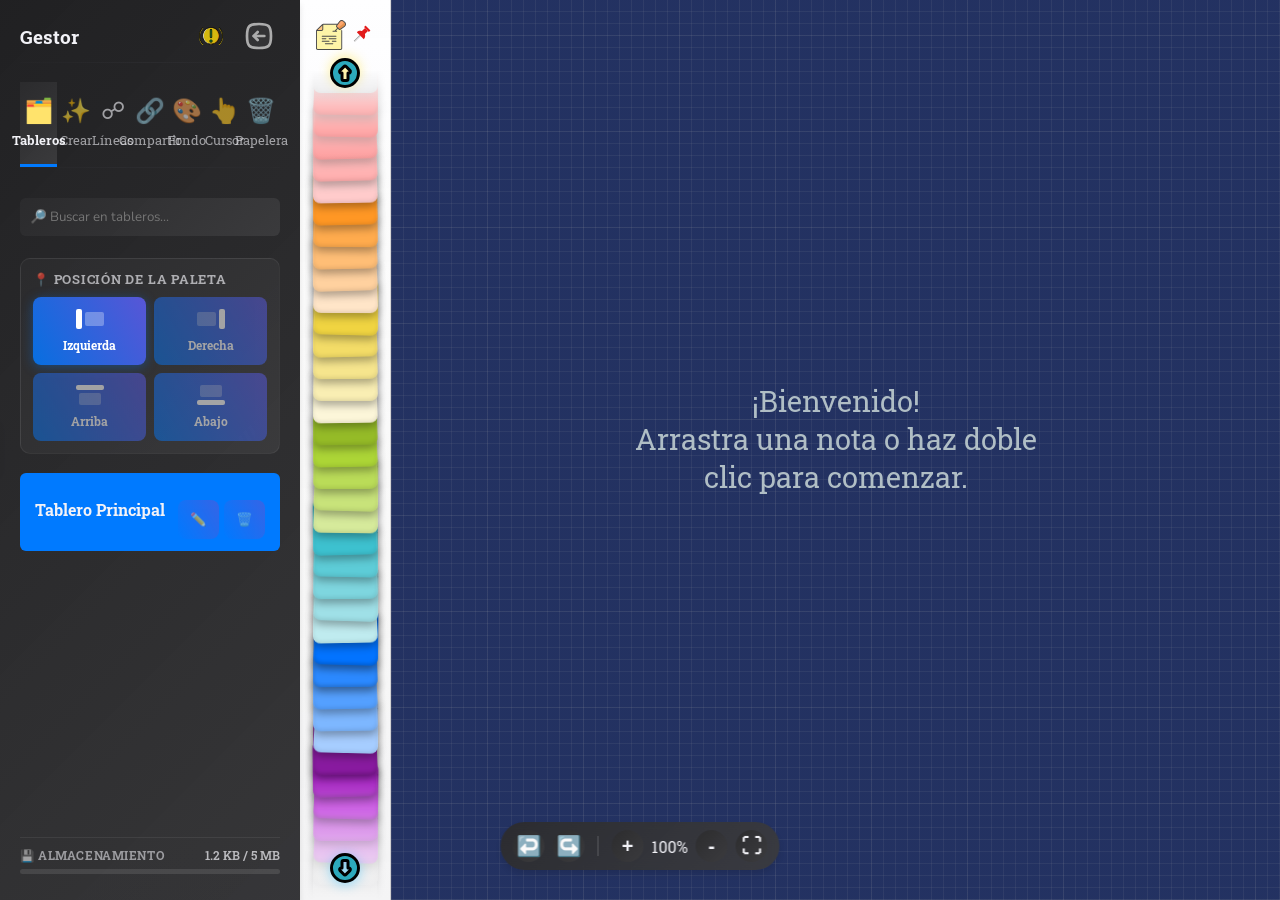
==== index.html @ 77e9151a "feat: add top and bottom palette layout modes with responsive UI integration" ====
<!DOCTYPE html>
<html lang="es">

<head>
    <meta charset="UTF-8">
    <meta name="viewport" content="width=device-width, initial-scale=1.0">
    <title>Tablero de Notas Adhesivas</title>

    <!-- Metadatos para SEO -->
    <meta name="description"
        content="Una aplicación web interactiva para crear y organizar notas adhesivas en tableros virtuales. Ideal para brainstorming, gestión de proyectos y organización personal.">
    <meta name="keywords"
        content="notas adhesivas, tablero virtual, kanban, foda, brainstorming, organización, proyectos, sticky notes, virtual board">
    <meta name="author" content="HectorDanielAyarachiFuentes">

    <!-- Metadatos Open Graph para Redes Sociales (Facebook, LinkedIn, etc.) -->
    <meta property="og:title" content="Tablero de Notas Adhesivas Interactivo">
    <meta property="og:description"
        content="Crea y organiza tus ideas con tableros de notas adhesivas virtuales, personalizables y fáciles de usar.">
    <meta property="og:type" content="website">
    <meta property="og:url" content="https://github.com/HectorDanielAyarachiFuentes">
    <meta property="og:image"
        content="https://github.com/HectorDanielAyarachiFuentes/Sticky-Notes/blob/main/img-metadatos/dulce.png?raw=true">

    <!-- Metadatos para Twitter Card -->
    <meta name="twitter:card" content="summary_large_image">
    <meta name="twitter:image"
        content="https://github.com/HectorDanielAyarachiFuentes/Sticky-Notes/blob/main/img-metadatos/dulce.png?raw=true">

    <!-- Links -->
    <link rel="icon" href="svg/favicon-nota.svg" type="image/svg+xml">
    <link rel="stylesheet" href="style.css">
    <!-- Optimización de Carga de Fuentes: Preconectar y cargar todas las fuentes aquí -->
    <link rel="preconnect" href="https://fonts.googleapis.com">
    <link rel="preconnect" href="https://fonts.gstatic.com" crossorigin>
    <link
        href="https://fonts.googleapis.com/css2?family=Kalam&family=Nunito:wght@400;700&family=Roboto+Slab:wght@700&display=swap"
        rel="stylesheet">
</head>

<body>
    <!-- Script síncrono mínimo: aplica la posición de la paleta ANTES del primer render para evitar flash -->
    <script>
        (function () {
            try {
                var s = JSON.parse(localStorage.getItem('stickyNotesApp') || '{}');
                var p = s.palettePosition;
                document.body.classList.add('no-palette-transition');
                if (p === 'right')  document.body.classList.add('palette-right');
                if (p === 'top')    document.body.classList.add('palette-top');
                if (p === 'bottom') document.body.classList.add('palette-bottom');
                requestAnimationFrame(function () {
                    requestAnimationFrame(function () {
                        document.body.classList.remove('no-palette-transition');
                    });
                });
            } catch (e) { }
        })();
    </script>

    <aside id="board-manager" role="complementary" aria-label="Panel de gestión de tableros">
        <h3>
            Gestor
            <button id="about-btn" aria-label="Abrir información sobre el desarrollador">
                <img src="svg/sobremi.svg" alt="">
            </button>
            <span id="sidebar-collapse-btn" role="button" tabindex="0" aria-label="Ocultar panel lateral"><img
                    src="svg/izquierda.svg" alt=""></span>
        </h3>

        <nav class="tab-nav" role="tablist" aria-label="Navegación del panel de control">
            <button class="tab-btn active" data-tab="boards" role="tab" aria-selected="true"
                aria-controls="tab-content-boards" id="tab-boards">🗂️<span class="tab-text">Tableros</span></button>
            <button class="tab-btn" data-tab="create" role="tab" aria-selected="false"
                aria-controls="tab-content-create" id="tab-create">✨<span class="tab-text">Crear</span></button>
            <button class="tab-btn" data-tab="lines" role="tab" aria-selected="false" aria-controls="tab-content-lines"
                id="tab-lines">☍<span class="tab-text">Líneas</span></button>
            <button class="tab-btn" data-tab="share" role="tab" aria-selected="false" aria-controls="tab-content-share"
                id="tab-share">🔗<span class="tab-text">Compartir</span></button>
            <button class="tab-btn" data-tab="background" role="tab" aria-selected="false"
                aria-controls="tab-content-background" id="tab-background">🎨<span
                    class="tab-text">Fondo</span></button>
            <button class="tab-btn" data-tab="cursor" role="tab" aria-selected="false"
                aria-controls="tab-content-cursor" id="tab-cursor">👆<span class="tab-text">Cursor</span></button>
            <button class="tab-btn" data-tab="trash" role="tab" aria-selected="false" aria-controls="tab-content-trash"
                id="tab-trash">🗑️<span class="tab-text">Papelera</span></button>
        </nav>

        <div id="tab-content-container">
            <section id="tab-content-boards" class="tab-content active" role="tabpanel" aria-labelledby="tab-boards">
                <input type="search" id="search-input" aria-label="Buscar tableros y notas"
                    placeholder="🔎 Buscar en tableros...">
                <div id="global-search-results" role="region" aria-live="polite" aria-label="Resultados de búsqueda">
                </div>
                <!-- Control de posición de la paleta: solo escritorio -->
                <div id="palette-position-widget" class="desktop-only" role="group" aria-label="Posición de la paleta de notas">
                    <p class="palette-position-label">📍 Posición de la paleta</p>
                    <div class="palette-position-btns">
                        <button id="palette-pos-left" class="palette-pos-btn active" aria-pressed="true" title="Paleta a la izquierda">
                            <svg viewBox="0 0 28 20" aria-hidden="true"><rect x="0" y="0" width="6" height="20" rx="2" fill="currentColor"/><rect x="9" y="3" width="19" height="14" rx="2" fill="currentColor" opacity="0.3"/></svg>
                            Izquierda
                        </button>
                        <button id="palette-pos-right" class="palette-pos-btn" aria-pressed="false" title="Paleta a la derecha">
                            <svg viewBox="0 0 28 20" aria-hidden="true"><rect x="22" y="0" width="6" height="20" rx="2" fill="currentColor"/><rect x="0" y="3" width="19" height="14" rx="2" fill="currentColor" opacity="0.3"/></svg>
                            Derecha
                        </button>
                        <button id="palette-pos-top" class="palette-pos-btn" aria-pressed="false" title="Paleta arriba">
                            <svg viewBox="0 0 28 20" aria-hidden="true"><rect x="0" y="0" width="28" height="5" rx="2" fill="currentColor"/><rect x="3" y="8" width="22" height="12" rx="2" fill="currentColor" opacity="0.3"/></svg>
                            Arriba
                        </button>
                        <button id="palette-pos-bottom" class="palette-pos-btn" aria-pressed="false" title="Paleta abajo">
                            <svg viewBox="0 0 28 20" aria-hidden="true"><rect x="0" y="15" width="28" height="5" rx="2" fill="currentColor"/><rect x="3" y="0" width="22" height="12" rx="2" fill="currentColor" opacity="0.3"/></svg>
                            Abajo
                        </button>
                    </div>
                </div>
                <ul id="board-list" role="list" aria-label="Lista de tableros disponibles"></ul>
            </section>

            <section id="tab-content-create" class="tab-content" role="tabpanel" aria-labelledby="tab-create"
                aria-hidden="true">
                <!-- El contenido se genera dinámicamente con JS para un diseño más rico -->
            </section>

            <section id="tab-content-lines" class="tab-content" role="tabpanel" aria-labelledby="tab-lines"
                aria-hidden="true">
                <p class="tab-title">Estilo de Conexión</p>
                <div class="style-option-grid">
                    <div class="style-option style-option-color">
                        <label for="line-color-input">Color</label>
                        <input type="color" id="line-color-input" aria-label="Seleccionar color de línea de conexión">
                    </div>
                    <div class="style-option style-option-slider">
                        <label for="line-opacity-input">Opacidad</label>
                        <input type="range" id="line-opacity-input" min="0.1" max="1" step="0.1"
                            aria-label="Ajustar opacidad de línea" aria-valuemin="0.1" aria-valuemax="1"
                            aria-valuenow="1">
                        <span class="range-value" id="line-opacity-value" aria-live="polite"></span>
                    </div>
                    <div class="style-option style-option-slider">
                        <label for="line-size-input">Grosor</label>
                        <input type="range" id="line-size-input" min="1" max="15" step="1"
                            aria-label="Ajustar grosor de línea" aria-valuemin="1" aria-valuemax="15" aria-valuenow="2">
                        <span class="range-value" id="line-size-value" aria-live="polite"></span>
                    </div>
                </div>

                <div class="style-option style-option-grid" style="grid-template-columns: 1fr 1fr; gap: 10px; margin-bottom: 20px;">
                    <div class="toggle-option" style="background: var(--surface-dark); padding: 10px; border-radius: 6px; display: flex; justify-content: space-between; align-items: center;">
                        <label for="line-dash-input" style="margin-bottom: 0;">Línea Animada</label>
                        <label class="switch"><input type="checkbox" id="line-dash-input" aria-label="Activar o desactivar línea animada"><span class="slider round"></span></label>
                    </div>
                    <div class="toggle-option" style="background: var(--surface-dark); padding: 10px; border-radius: 6px; display: flex; justify-content: space-between; align-items: center;">
                        <label for="line-shadow-input" style="margin-bottom: 0;">Aplicar Sombra</label>
                        <label class="switch"><input type="checkbox" id="line-shadow-input" aria-label="Activar o desactivar sombra paralela"><span class="slider round"></span></label>
                    </div>
                </div>

                <div class="style-option">
                    <label id="line-path-label">Trazado</label>
                    <div class="visual-select-container" id="line-path-select" role="radiogroup"
                        aria-labelledby="line-path-label">
                        <button class="visual-select-btn" data-value="fluid" role="radio" aria-checked="false"
                            aria-label="Trazado fluido">
                            <svg viewBox="0 0 100 40" preserveAspectRatio="none" aria-hidden="true">
                                <path d="M5 20 C 25 5, 75 35, 95 20" stroke="currentColor" stroke-width="4" fill="none"
                                    stroke-linecap="round" />
                            </svg>
                        </button>
                        <button class="visual-select-btn" data-value="straight" role="radio" aria-checked="false"
                            aria-label="Trazado recto">
                            <svg viewBox="0 0 100 40" preserveAspectRatio="none" aria-hidden="true">
                                <path d="M5 20 L 95 20" stroke="currentColor" stroke-width="4" fill="none"
                                    stroke-linecap="round" />
                            </svg>
                        </button>
                        <button class="visual-select-btn" data-value="arc" role="radio" aria-checked="false"
                            aria-label="Trazado en arco">
                            <svg viewBox="0 0 100 40" preserveAspectRatio="none" aria-hidden="true">
                                <path d="M5 20 Q 50 5, 95 20" stroke="currentColor" stroke-width="4" fill="none"
                                    stroke-linecap="round" />
                            </svg>
                        </button>
                        <button class="visual-select-btn" data-value="grid" role="radio" aria-checked="false"
                            aria-label="Trazado en cuadrícula">
                            <svg viewBox="0 0 100 40" preserveAspectRatio="none" aria-hidden="true">
                                <path d="M5 20 H 50 V 20 L 95 20" stroke="currentColor" stroke-width="4" fill="none"
                                    stroke-linecap="round" />
                            </svg>
                        </button>
                        <button class="visual-select-btn" data-value="magnet" role="radio" aria-checked="false"
                            aria-label="Trazado magnético">
                            <svg viewBox="0 0 100 40" preserveAspectRatio="none" aria-hidden="true">
                                <path d="M5 20 H 30 Q 50 20, 50 10 Q 50 20, 70 20 H 95" stroke="currentColor" stroke-width="4" fill="none"
                                    stroke-linecap="round" stroke-linejoin="round" />
                            </svg>
                        </button>
                    </div>
                </div>

                <div class="style-option">
                    <label for="line-label-input">Etiqueta (Texto en la línea)</label>
                    <input type="text" id="line-label-input" placeholder="Ej: Conecta con..." aria-label="Texto sobre la línea" maxlength="30" style="background: var(--surface-dark); border: 2px solid transparent; padding: 10px; width: 100%; border-radius: 6px; color: var(--text-light); transition: border-color 0.2s ease;">
                </div>

                <div class="style-option">
                    <label id="line-start-plug-label">Punta de Inicio</label>
                    <div class="visual-select-container" id="line-start-plug-select" role="radiogroup"
                        aria-labelledby="line-start-plug-label">
                        <button class="visual-select-btn" data-value="behind" role="radio" aria-checked="false" aria-label="Sin punta">
                            <svg viewBox="0 0 100 40" preserveAspectRatio="none" aria-hidden="true"><path d="M5 20 L 95 20" stroke="currentColor" stroke-width="4" fill="none" stroke-linecap="round" /></svg>
                        </button>
                        <button class="visual-select-btn" data-value="arrow1" role="radio" aria-checked="false" aria-label="Punta de flecha tipo 1">
                            <svg viewBox="0 0 100 40" preserveAspectRatio="none" aria-hidden="true"><path d="M20 20 L 95 20" stroke="currentColor" stroke-width="4" fill="none" /><path d="M5 20 L 25 10 V 30 Z" fill="currentColor" /></svg>
                        </button>
                        <button class="visual-select-btn" data-value="disc" role="radio" aria-checked="false" aria-label="Punta circular">
                            <svg viewBox="0 0 100 40" preserveAspectRatio="none" aria-hidden="true"><path d="M15 20 L 95 20" stroke="currentColor" stroke-width="4" fill="none" /><circle cx="10" cy="20" r="8" fill="currentColor" /></svg>
                        </button>
                    </div>
                </div>

                <div class="style-option">
                    <label id="line-plug-label">Punta Final</label>
                    <div class="visual-select-container" id="line-plug-select" role="radiogroup"
                        aria-labelledby="line-plug-label">
                        <button class="visual-select-btn" data-value="arrow1" role="radio" aria-checked="false"
                            aria-label="Punta de flecha tipo 1">
                            <svg viewBox="0 0 100 40" preserveAspectRatio="none" aria-hidden="true">
                                <path d="M5 20 L 80 20" stroke="currentColor" stroke-width="4" fill="none" />
                                <path d="M95 20 L 75 10 V 30 Z" fill="currentColor" />
                            </svg>
                        </button>
                        <button class="visual-select-btn" data-value="arrow2" role="radio" aria-checked="false"
                            aria-label="Punta de flecha tipo 2">
                            <svg viewBox="0 0 100 40" preserveAspectRatio="none" aria-hidden="true">
                                <path d="M5 20 L 95 20" stroke="currentColor" stroke-width="4" fill="none" />
                                <path d="M75 10 L 95 20 L 75 30" stroke="currentColor" stroke-width="4" fill="none"
                                    stroke-linecap="round" stroke-linejoin="round" />
                            </svg>
                        </button>
                        <button class="visual-select-btn" data-value="arrow3" role="radio" aria-checked="false"
                            aria-label="Punta de flecha tipo 3">
                            <svg viewBox="0 0 100 40" preserveAspectRatio="none" aria-hidden="true">
                                <path d="M5 20 L 85 20" stroke="currentColor" stroke-width="4" fill="none" />
                                <path d="M95 20 L 80 12 L 80 28 Z" fill="currentColor" />
                            </svg>
                        </button>
                        <button class="visual-select-btn" data-value="disc" role="radio" aria-checked="false"
                            aria-label="Punta circular">
                            <svg viewBox="0 0 100 40" preserveAspectRatio="none" aria-hidden="true">
                                <path d="M5 20 L 85 20" stroke="currentColor" stroke-width="4" fill="none" />
                                <circle cx="90" cy="20" r="8" fill="currentColor" />
                            </svg>
                        </button>
                        <button class="visual-select-btn" data-value="square" role="radio" aria-checked="false"
                            aria-label="Punta cuadrada">
                            <svg viewBox="0 0 100 40" preserveAspectRatio="none" aria-hidden="true">
                                <path d="M5 20 L 82 20" stroke="currentColor" stroke-width="4" fill="none" />
                                <rect x="82" y="12" width="16" height="16" fill="currentColor" />
                            </svg>
                        </button>
                        <button class="visual-select-btn" data-value="behind" role="radio" aria-checked="false"
                            aria-label="Sin punta">
                            <svg viewBox="0 0 100 40" preserveAspectRatio="none" aria-hidden="true">
                                <path d="M5 20 L 95 20" stroke="currentColor" stroke-width="4" fill="none"
                                    stroke-linecap="round" />
                            </svg>
                        </button>
                        <button class="visual-select-btn" data-value="hand" role="radio" aria-checked="false"
                            aria-label="Punta de mano">
                            <svg viewBox="0 0 100 40" preserveAspectRatio="none" aria-hidden="true">
                                <path d="M5 20 L 70 20" stroke="currentColor" stroke-width="4" fill="none" />
                                <path d="M72 14 C72 14 76 11 80 14 L84 18 C84 18 90 14 93 17 C95 19 91 23 88 23 L80 30 L74 30 L68 26 C65 24 64 20 67 18 Z" fill="currentColor" />
                            </svg>
                        </button>
                        <button class="visual-select-btn" data-value="crosshair" role="radio" aria-checked="false"
                            aria-label="Punta de mira">
                            <svg viewBox="0 0 100 40" preserveAspectRatio="none" aria-hidden="true">
                                <path d="M5 20 L 72 20" stroke="currentColor" stroke-width="4" fill="none" />
                                <circle cx="86" cy="20" r="10" stroke="currentColor" stroke-width="3" fill="none" />
                                <line x1="86" y1="10" x2="86" y2="30" stroke="currentColor" stroke-width="2" />
                                <line x1="76" y1="20" x2="96" y2="20" stroke="currentColor" stroke-width="2" />
                            </svg>
                        </button>
                    </div>
                </div>

                <!-- Bloque de código faltante -->
                <div class="prompt-delete-container">
                    <input type="checkbox" id="prompt-delete-connections">
                    <label for="prompt-delete-connections">Confirmar antes de borrar conexiones</label>
                </div>
                <p style="font-size: 0.8em; opacity: 0.7; margin-top: 10px;">Puedes desactivar esta opción desde la
                    ventana de confirmación.</p>
            </section>

            <section id="tab-content-background" class="tab-content" role="tabpanel" aria-labelledby="tab-background"
                aria-hidden="true">
                <p class="tab-title">Fondos del Tablero</p>
                <div class="style-option apply-to-container" role="group" aria-label="Aplicar fondo a">
                    <div class="apply-to-card" id="bg-apply-board" role="button" tabindex="0" aria-pressed="false"
                        aria-label="Aplicar fondo al tablero">
                        <div class="apply-to-icon" aria-hidden="true">🖼️</div>
                        <div class="apply-to-text">Tablero</div>
                    </div>
                    <div class="apply-to-card" id="bg-apply-notes" role="button" tabindex="0" aria-pressed="false"
                        aria-label="Aplicar fondo a las notas">
                        <div class="apply-to-icon" aria-hidden="true">📝</div>
                        <div class="apply-to-text">Notas</div>
                    </div>
                </div>

                <button id="reset-background-btn" aria-label="Restablecer fondo a valores predeterminados">Fondo por
                    Defecto</button>
                <div id="background-options-container" role="list" aria-label="Opciones de fondo disponibles">
                    <!-- Las opciones de fondo se generarán aquí -->
                </div>
            </section>

            <section id="tab-content-share" class="tab-content" role="tabpanel" aria-labelledby="tab-share"
                aria-hidden="true">
                <p class="tab-title">Compartir y Exportar</p>
                <div class="share-options-container">
                    <div class="share-card" id="share-board-btn" role="button" tabindex="0"
                        aria-label="Generar enlace para compartir tablero">
                        <div class="share-card-icon" aria-hidden="true">🔗</div>
                        <div class="share-card-name">Compartir por Enlace</div>
                        <div class="share-card-desc">Genera un enlace único de tu tablero para compartirlo.</div>
                    </div>
                    <textarea id="share-link-output" readonly placeholder="Aquí aparecerá tu enlace..."
                        aria-label="Enlace generado para compartir"></textarea>

                    <div class="share-card" id="export-json-btn" role="button" tabindex="0"
                        aria-label="Exportar tablero como HTML con JSON embebido">
                        <div class="share-card-icon" aria-hidden="true">💾</div>
                        <div class="share-card-name">Exportar HTML + JSON</div>
                        <div class="share-card-desc">Guarda tu tablero como un visor HTML con el JSON embebido y resaltado.</div>
                    </div>
                    <div class="share-card" id="import-json-btn" role="button" tabindex="0"
                        aria-label="Importar tablero desde archivo JSON">
                        <div class="share-card-icon" aria-hidden="true">📤</div>
                        <div class="share-card-name">Importar desde JSON</div>
                        <div class="share-card-desc">Carga un tablero desde un archivo guardado.</div>
                        <input type="file" id="import-json-input" accept=".json"
                            aria-label="Seleccionar archivo JSON para importar" style="display: none;">
                    </div>
                </div>
            </section>

            <section id="tab-content-trash" class="tab-content" role="tabpanel" aria-labelledby="tab-trash"
                aria-hidden="true">
                <button id="empty-trash-btn" aria-label="Vaciar papelera permanentemente">Vaciar Papelera</button>
                <div id="trash-list-container" role="region" aria-label="Contenido de la papelera">
                    <p class="trash-section-title">Tableros Eliminados</p>
                    <div id="trash-boards-container" role="list" aria-label="Lista de tableros eliminados"></div>
                    <p class="trash-section-title">Notas Eliminadas</p>
                    <div id="trash-notes-container" role="list" aria-label="Lista de notas eliminadas"></div>
                </div>
            </section>

            <section id="tab-content-cursor" class="tab-content" role="tabpanel" aria-labelledby="tab-cursor"
                aria-hidden="true">
                <p class="tab-title">Personalización del Cursor</p>

                <!-- Tarjeta principal de configuración -->
                <div class="cursor-settings-card">
                    <div class="style-option color-option">
                        <label for="cursor-color-input">Color Principal</label>
                        <div class="color-input-wrapper">
                            <input type="color" id="cursor-color-input" value="#FFFFFF"
                                aria-label="Seleccionar color del cursor">
                        </div>
                    </div>
                    <div class="style-option" id="rainbow-mode-container">
                        <div class="toggle-option">
                            <label for="rainbow-cursor-toggle">Modo Arcoíris</label>
                            <label class="switch"><input type="checkbox" id="rainbow-cursor-toggle"
                                    aria-label="Activar o desactivar modo arcoíris del cursor"><span
                                    class="slider round"></span></label>
                        </div>
                        <div class="style-option-slider" id="rainbow-speed-container">
                            <label for="rainbow-speed-input">Velocidad</label>
                            <input type="range" id="rainbow-speed-input" min="1" max="10" step="1" value="5"
                                aria-label="Ajustar velocidad del efecto arcoíris" aria-valuemin="1" aria-valuemax="10"
                                aria-valuenow="5">
                            <span class="range-value" id="rainbow-speed-value" aria-live="polite">5</span>
                        </div>
                    </div>
                </div>

                <button id="reset-cursor-btn" aria-label="Restablecer cursores a valores predeterminados">⭯ Restablecer
                    Cursores</button>

                <p class="tab-title preview-title">Previsualización (pasa el ratón)</p>
                <div id="cursor-preview-area" role="img" aria-label="Área de previsualización del cursor personalizado">
                </div>
            </section>
        </div>

        <!-- Indicador de uso de localStorage -->
        <div id="storage-indicator" aria-label="Uso de almacenamiento local">
            <div class="storage-header">
                <span class="storage-label">💾 Almacenamiento</span>
                <span id="storage-text" class="storage-text">0 KB / 5 MB</span>
            </div>
            <div class="storage-bar-track" role="progressbar" aria-valuemin="0" aria-valuemax="100" aria-valuenow="0" aria-label="Uso de localStorage">
                <div id="storage-bar-fill" class="storage-bar-fill"></div>
            </div>
        </div>

        <div id="sidebar-resizer" role="separator" aria-orientation="vertical" aria-label="Redimensionar panel lateral"
            tabindex="0"></div>
    </aside>

    <button id="sidebar-expander" aria-label="Mostrar panel lateral" aria-expanded="false"><img src="svg/derecha.svg"
            alt=""></button>

    <button id="palette-expander" aria-label="Mostrar paleta de notas" aria-expanded="false"><img
            src="svg/izquierda.svg" alt=""></button>

    <aside id="note-palette" role="complementary" aria-label="Paleta de plantillas de notas">
        <div class="palette-header">
            <div class="palette-title-container">
                <img src="svg/crear-nota.svg" alt="Crear Nota" class="palette-create-icon">
            </div>
            <button id="pin-palette-btn" aria-label="Fijar o desfijar paleta" aria-pressed="false">
                <img src="svg/pin.svg" alt="" class="pin-icon">
            </button>
        </div>
        <div class="scroll-indicator-up" aria-hidden="true">
            <img src="svg/arriba.svg" alt="">
        </div>
        <div id="palette-scroll-container" role="list" aria-label="Plantillas de notas disponibles">
            <!-- Las notas de plantilla se generarán aquí con JS -->
        </div>
        <div class="scroll-indicator" aria-hidden="true">
            <img src="svg/abajo.svg" alt="">
        </div>
    </aside>

    <main id="board-container" role="main" aria-label="Área principal del tablero de notas">
        <div id="board" role="application" aria-label="Tablero de notas interactivo"
            aria-roledescription="Espacio de trabajo para organizar notas adhesivas"></div>
    </main>

    <nav id="zoom-controls" role="navigation" aria-label="Controles de zoom y deshacer">
        <button id="global-undo-btn" aria-label="Deshacer" title="Deshacer (Ctrl+Z)">↩️</button>
        <button id="global-redo-btn" aria-label="Rehacer" title="Rehacer (Ctrl+Y)">↪️</button>
        <div class="zoom-separator" style="width: 1px; height: 20px; background: rgba(255,255,255,0.2); margin: 0 5px;"></div>
        <button id="zoom-in-btn" aria-label="Acercar zoom">+</button>
        <span id="zoom-level-display" aria-live="polite" aria-atomic="true">100%</span>
        <button id="zoom-out-btn" aria-label="Alejar zoom">-</button>
        <button id="zoom-reset-btn" aria-label="Restablecer zoom a 100%">⛶</button>
    </nav>

    <div id="trash-can" role="button" tabindex="0" aria-label="Papelera, arrastra aquí para eliminar notas"
        aria-dropeffect="move">
        <img src="svg/trash-full-svgrepo-com.svg" alt="">
    </div>

    <!-- Menú Contextual Personalizado -->
    <nav id="context-menu" class="hidden" role="menu" aria-label="Menú contextual de nota">
        <ul role="none">
            <li id="ctx-duplicate" role="menuitem" tabindex="-1"><span class="ctx-icon">📋</span>Duplicar Nota</li>
            <li id="ctx-change-color" role="menuitem" tabindex="-1"><span class="ctx-icon">🎨</span>Cambiar Color</li>
            <li id="ctx-lock" role="menuitem" tabindex="-1"><span class="ctx-icon">🔒</span>Bloquear Nota</li>
            <li class="separator" role="separator"></li>
            <li id="ctx-delete" role="menuitem" tabindex="-1"><span class="ctx-icon">🗑️</span>Eliminar Nota</li>
            <li id="ctx-delete-lines" role="menuitem" tabindex="-1"><span class="ctx-icon">✂️</span>Eliminar Líneas</li>
            <li class="separator" role="separator"></li>
            <li id="ctx-add-image" role="menuitem" tabindex="-1"><span class="ctx-icon">🖼️</span>Añadir Imagen</li>
            <li id="ctx-remove-image" role="menuitem" tabindex="-1" class="hidden"><span class="ctx-icon">❌</span>Quitar Imagen</li>
        </ul>
    </nav>

    <!-- Menú Contextual para Pestañas -->
    <nav id="tab-context-menu" class="hidden" role="menu" aria-label="Menú contextual de pestaña">
        <ul role="none">
            <li id="ctx-tab-delete" role="menuitem" tabindex="-1"><span class="ctx-icon">🧹</span>Limpiar Pestaña</li>
        </ul>
    </nav>

    <!-- Menú Contextual para Líneas -->
    <nav id="line-context-menu" class="hidden" role="menu" aria-label="Menú contextual de línea">
        <ul role="none">
            <li id="ctx-line-edit" role="menuitem" tabindex="-1"><span class="ctx-icon">✏️</span>Texto</li>
            
            <li class="ctx-slider-item" role="menuitem" tabindex="-1">
                <span class="ctx-icon" style="font-size:0.8em;">➖</span>
                <input type="range" id="ctx-line-size" min="1" max="15" step="1" aria-label="Grosor">
            </li>

            <li class="ctx-visual-item" role="menuitem" tabindex="-1">
                <div class="visual-select-container mini" id="ctx-line-path-select">
                    <button class="visual-select-btn" data-value="straight" aria-label="Recto"><svg viewBox="0 0 100 40" preserveAspectRatio="none"><path d="M5 20 L 95 20" stroke="currentColor" fill="none"/></svg></button>
                    <button class="visual-select-btn" data-value="fluid" aria-label="Fluido"><svg viewBox="0 0 100 40" preserveAspectRatio="none"><path d="M5 20 C 25 5, 75 35, 95 20" stroke="currentColor" fill="none"/></svg></button>
                    <button class="visual-select-btn" data-value="Grid" aria-label="Grid"><svg viewBox="0 0 100 40" preserveAspectRatio="none"><path d="M5 20 H 50 V 20 L 95 20" stroke="currentColor" fill="none"/></svg></button>
                </div>
            </li>

            <li class="ctx-visual-item" role="menuitem" tabindex="-1">
                <div class="visual-select-container mini" id="ctx-line-start-plug-select" style="margin-right:2px;">
                    <button class="visual-select-btn" data-value="behind" aria-label="Sin punta"><svg viewBox="0 0 100 40" preserveAspectRatio="none"><path d="M5 20 L 95 20" stroke="currentColor" fill="none"/></svg></button>
                    <button class="visual-select-btn" data-value="arrow1" aria-label="Flecha"><svg viewBox="0 0 100 40" preserveAspectRatio="none"><path d="M20 20 L 95 20" stroke="currentColor" fill="none"/><path d="M5 20 L 25 10 V 30 Z" fill="currentColor"/></svg></button>
                </div>
                <div class="visual-select-container mini" id="ctx-line-end-plug-select">
                    <button class="visual-select-btn" data-value="arrow1" aria-label="Flecha"><svg viewBox="0 0 100 40" preserveAspectRatio="none"><path d="M5 20 L 80 20" stroke="currentColor" fill="none"/><path d="M95 20 L 75 10 V 30 Z" fill="currentColor"/></svg></button>
                    <button class="visual-select-btn" data-value="behind" aria-label="Sin punta"><svg viewBox="0 0 100 40" preserveAspectRatio="none"><path d="M5 20 L 95 20" stroke="currentColor" fill="none"/></svg></button>
                </div>
            </li>

            <li id="ctx-line-color" role="menuitem" tabindex="-1"><span class="ctx-icon">🎨</span>Color</li>
            <li class="separator" role="separator"></li>
            <li id="ctx-line-delete" role="menuitem" tabindex="-1"><span class="ctx-icon">🗑️</span>Eliminar</li>
        </ul>
    </nav>

    <!-- Paleta de colores como un Popover -->
    <div id="color-picker-popover" class="hidden" role="dialog" aria-labelledby="popover-title" aria-modal="true">
        <div class="popover-header">
            <h4 id="popover-title">Elige un Color</h4>
            <button id="close-popover-btn" aria-label="Cerrar selector de color">&times;</button>
        </div>
        <div id="popover-color-palette" role="radiogroup" aria-label="Paleta de colores disponibles"></div>
    </div>

    <!-- Modal "Sobre Mí" -->
    <div id="about-modal" class="modal-overlay hidden" role="dialog" aria-labelledby="modal-title" aria-modal="true">
        <div class="modal-content">
            <audio id="about-modal-audio" src="musica/dulcehermosa.mp3" loop
                aria-label="Música de fondo del modal"></audio>
            <button class="modal-close-btn" aria-label="Cerrar ventana modal">&times;</button>
            <div class="modal-header">
                <div class="about-image-container">
                    <canvas id="audio-visualizer" aria-hidden="true"></canvas>
                    <img src="img-about\Dulce.gif" alt="Mascota de la aplicación" class="about-modal-img">
                </div>
                <h2 class="modal-title" id="modal-title">Héctor Daniel Ayarachi Fuentes</h2>
                <p class="modal-subtitle">Desarrollador Front-End</p>
            </div>
            <div class="modal-body">
                <p><strong>Sticky Notes v1.0</strong> es un proyecto personal creado para demostrar y practicar mis
                    habilidades en desarrollo web.</p>
                <div class="skills-container">
                    <h3>Tecnologías Utilizadas</h3>
                    <div class="skills-list" role="list" aria-label="Lista de tecnologías utilizadas">
                        <div class="skill-item" role="listitem"><img src="svg/html5.svg" alt=""><span>HTML5</span></div>
                        <div class="skill-item" role="listitem"><img src="svg/css3.svg" alt=""><span>CSS3</span></div>
                        <div class="skill-item" role="listitem"><img src="svg/js.svg" alt=""><span>JavaScript</span>
                        </div>
                    </div>
                </div>
            </div>
            <div class="modal-footer">
                <p>Encuentra más de mis proyectos en</p>
                <a href="https://github.com/HectorDanielAyarachiFuentes" class="github-link" target="_blank"
                    rel="noopener noreferrer"
                    aria-label="Visitar perfil de GitHub de Héctor Daniel Ayarachi Fuentes">GitHub</a>
            </div>
        </div>
    </div>

    <div id="toast-container" role="region" aria-live="polite" aria-label="Notificaciones del sistema"></div>

    <!-- Input oculto para adjuntar imagen a una nota -->
    <input type="file" id="note-image-input" accept="image/*" aria-label="Seleccionar imagen para nota" style="display:none;">

    <!-- 1. Cargar librerías locales como scripts globales -->
    <script src="js/librerias/lz-string.min.js"></script>
    <script src="js/librerias/leader-line.min.js" async></script>
    <!-- 2. Cargar TU código a través del punto de entrada principal como un módulo -->
    <script type="module" src="js/modulos/script.js" defer></script>

</body>

</html>
---- style.css ----
/* --- VARIABLES Y ESTILOS GLOBALES --- */
/* Paleta de colores profesional y moderna */
:root {
    /* Colores base */
    --color-primary: #007aff;
    /* Azul vibrante para acciones principales */
    --color-secondary: #5856d6;
    /* Púrpura para elementos secundarios */
    --color-accent: #ff9500;
    /* Naranja para alertas o highlights */
    --color-success: #34c759;
    /* Verde para acciones exitosas */

    /* Fondos y superficies */
    --bg-light: linear-gradient(180deg, rgba(242, 242, 247, 0.9) 0%, rgba(232, 232, 237, 0.8) 100%);
    /* Fondo principal claro y neutro con gradiente y transparencia */
    --bg-dark: linear-gradient(135deg, rgba(28, 28, 30, 0.98) 0%, rgba(44, 44, 46, 0.95) 100%);
    /* Fondo oscuro para sidebars o modos noche con gradiente y transparencia */
    --surface-light: linear-gradient(180deg, rgba(255, 255, 255, 0.95) 0%, rgba(245, 245, 245, 0.9) 100%);
    /* Superficie de elementos como modales o tarjetas con gradiente y transparencia */
    --surface-dark: linear-gradient(135deg, rgba(44, 44, 46, 0.95) 0%, rgba(60, 60, 62, 0.9) 100%);
    /* Superficie oscura con gradiente y transparencia */

    /* Texto y bordes */
    --text-primary: #1d1d1f;
    /* Texto principal sobre fondos claros */
    --text-secondary: rgba(60, 60, 67, 0.6);
    /* Texto secundario, con transparencia */
    --text-light: #f2f2f7;
    /* Texto sobre fondos oscuros */
    --border-color: linear-gradient(90deg, rgba(60, 60, 67, 0.05) 0%, rgba(60, 60, 67, 0.25) 50%, rgba(60, 60, 67, 0.05) 100%);
    /* Borde sutil con gradiente y transparencia */

    /* Sombras y gradientes */
    --shadow-sm: 0 1px 2px rgba(0, 0, 0, 0.05);
    --shadow-md: 0 4px 6px rgba(0, 0, 0, 0.1);
    --shadow-lg: 0 10px 15px rgba(0, 0, 0, 0.1), 0 4px 6px rgba(0, 0, 0, 0.05);
    --gradient-primary: linear-gradient(60deg, rgba(0, 122, 255, 0.85) 0%, rgba(88, 86, 214, 1) 100%);
    /* Gradiente principal con transparencia ajustada */
}

body {
    font-family: 'Roboto Slab', serif;
    /* El fondo del body ahora usa directamente la variable --bg-light, que ya es un gradiente */
    background: var(--bg-light);
    margin: 0;
    display: flex;
    height: 100vh;
    /* Ocupa toda la altura de la ventana */
    color: var(--text-primary);
}

/* --- CURSORES PERSONALIZADOS --- */
/* --- CURSORES PERSONALIZADOS --- */

/* Cursor por defecto */
/* La URL del cursor se define con una variable CSS (--cursor-default) que se puede cambiar con JS */
body,
#board-container {
    cursor: var(--cursor-default, url('cursors/cursor.svg') 10 2, auto) !important;
}

/* Cursor por defecto para las notas, para que no herede el de agarre al mover */
.stickynote {
    cursor: var(--cursor-default, url('cursors/cursor.svg') 10 2, auto);
}

/* Cursor de mano para elementos clickeables */
/* También necesita !important para poder anular la regla de body */
button,
a,
.tab-btn,
.board-item-btn,
#sidebar-collapse-btn,
#about-btn,
#sidebar-expander,
.search-result-item,
.trash-item-actions button,
#close-popover-btn,
.modal-close-btn,
.connect-btn,
.stickynote-tab,
.background-preview,
#board-manager li {
    cursor: var(--cursor-pointer, url('cursors/hand.svg') 8 2, pointer) !important;
}

/* Cursor de agarre para elementos que se están arrastrando o agarrando */
/* También necesita !important (incluyendo tu nueva regla .stickynote) */
.dragging,
.palette-note:active,
body.panning,
body.panning * {
    cursor: var(--cursor-grabbing, url('cursors/grabing.svg') 16 16, grabbing) !important;
}

/* Cursor de mano abierta (grab) para el fondo del tablero cuando se puede mover */
.pannable {
    /* Usamos el cursor de mano, pero con el valor 'grab' para indicar que se puede agarrar */
    /* No usamos !important para que la clase .panning pueda sobreescribirlo */
    cursor: var(--cursor-pointer, url('cursors/hand.svg') 8 2, grab);
}

/* Cursor de texto para áreas de escritura */
.stickynote-title,
.stickynote-text,
#board-manager #search-input,
#share-link-output {
    cursor: var(--cursor-text, url('cursors/cursor-text.svg') 8 8, text) !important;
}

/* --- PANEL DE GESTIÓN DE TABLEROS --- */
#board-manager {
    /* El ancho ahora se controla por JS, con un valor inicial y límites */
    flex-shrink: 0;
    /* Evita que se encoja */
    background: var(--bg-dark);
    /* Usamos el gradiente definido en root */
    color: var(--text-light);
    padding: 20px;
    display: flex;
    flex-direction: column;
    z-index: 200;
    box-shadow: var(--shadow-md);
    transition: margin-left 0.4s cubic-bezier(0.25, 1, 0.5, 1);
    position: relative;
    /* Necesario para posicionar el botón de colapso */
}

/* El margen de colapso ahora se establece dinámicamente con JS */
/* #board-manager.collapsed { margin-left: -300px; } */

#board-manager h3 {
    margin-top: 0;
    font-weight: 700;
    /* Para bordes con gradiente, se usa border-image. Si no, fallback a color sólido. */
    border-bottom: 1px solid rgba(60, 60, 67, 0.2);
    border-image: var(--border-color) 1;
    /* Aplicar el gradiente como borde */
    border-image-slice: 1;
    padding-bottom: 10px;
    display: flex;
    gap: 10px;
    /* Espacio entre elementos del título */
    justify-content: space-between;
    align-items: center;
}

/* --- PESTAÑAS DEL PANEL --- */
.tab-nav {
    display: flex;
    /* Para bordes con gradiente, se usa border-image. Si no, fallback a color sólido. */
    border-bottom: 1px solid rgba(60, 60, 67, 0.2);
    border-image: var(--border-color) 1;
    /* Aplicar el gradiente como borde */
    border-image-slice: 1;
    margin-bottom: 15px;
}

.tab-btn {
    flex: 1;
    background-color: transparent;
    border: none;
    color: var(--text-light);
    padding: 15px 5px;
    /* Aumentamos el espaciado vertical */
    font-size: 1.5em;
    /* Icono aún más grande */
    border-bottom: 3px solid transparent;
    transition: all 0.2s ease;
    opacity: 0.6;
    display: flex;
    /* Para alinear icono y texto */
    flex-direction: column;
    align-items: center;
    gap: 6px;
    /* Más espacio entre icono y texto */
    min-width: 0;
    /* Permite que el botón se encoja */
}

.tab-btn:hover {
    opacity: 1;
    background: var(--surface-dark);
}

/* Usamos el gradiente */
.tab-btn.active {
    background: var(--surface-dark);
    border-bottom-color: var(--color-primary);
    font-weight: bold;
    opacity: 1;
}

/* Usamos el gradiente */
.tab-btn .tab-text {
    font-size: 0.55em;
    /* Ajustamos el tamaño relativo al icono */
    font-family: 'Roboto Slab', serif;
    white-space: nowrap;
    /* Evita que el texto se parta en dos líneas */
}

#tab-content-container {
    position: relative;
    flex-grow: 1;
    overflow: hidden;
    /* Oculta el contenido que se desborda durante la animación */
}

.tab-content {
    display: flex;
    flex-direction: column;
    overflow-y: auto;
    overflow-x: hidden;
    padding-bottom: 20px; /* Respiro al final del scroll */
    position: absolute;
    top: 0;
    left: 0;
    width: 100%;
    height: 100%;
    opacity: 0;
    /* Animación de entrada más sutil */
    transform: translateY(10px);
    pointer-events: none;
    transition: opacity 0.25s ease, transform 0.25s ease;
}

/* --- Scroll Estilizado para Pestañas y Contenidos Internos --- */
.tab-content::-webkit-scrollbar,
.tab-content *::-webkit-scrollbar {
    width: 6px;
    height: 6px;
}

.tab-content::-webkit-scrollbar-track,
.tab-content *::-webkit-scrollbar-track {
    background: transparent;
}

.tab-content::-webkit-scrollbar-thumb,
.tab-content *::-webkit-scrollbar-thumb {
    background-color: rgba(255, 255, 255, 0.2);
    border-radius: 10px;
}

.tab-content::-webkit-scrollbar-thumb:hover,
.tab-content *::-webkit-scrollbar-thumb:hover {
    background-color: rgba(255, 255, 255, 0.4);
}

.tab-content.active {
    opacity: 1;
    transform: translateX(0);
    pointer-events: auto;
}

.tab-title {
    font-size: 1em;
    font-weight: bold;
    color: var(--text-light);
    opacity: 0.9;
    margin: 0 0 10px 0;
}

/* --- COMPARTIR Y EXPORTAR --- */
.share-options-container {
    display: flex;
    flex-direction: column;
    gap: 15px;
    margin-top: 15px;
}

.share-card {
    display: grid;
    grid-template-areas:
        "icon name"
        "icon desc";
    grid-template-columns: auto 1fr;
    align-items: center;
    background: var(--surface-dark);
    padding: 15px;
    border-radius: 8px;
    cursor: pointer;
    transition: all 0.2s ease;
    border: 1px solid transparent;
}

.share-card:hover {
    background: rgba(255, 255, 255, 0.05);
    border-color: var(--color-primary);
    transform: translateY(-2px);
    box-shadow: var(--shadow-md);
}

.share-card-icon {
    grid-area: icon;
    font-size: 1.8em;
    margin-right: 15px;
    display: flex;
    justify-content: center;
    align-items: center;
}

.share-card-name {
    grid-area: name;
    font-weight: bold;
    font-size: 1em;
    color: var(--text-light);
    margin-bottom: 4px;
    align-self: end;
}

.share-card-desc {
    grid-area: desc;
    font-size: 0.8em;
    color: rgba(255, 255, 255, 0.6);
    line-height: 1.2;
    align-self: start;
}

#share-link-output {
    background: var(--surface-dark);
    border: 1px solid rgba(255, 255, 255, 0.1);
    color: var(--text-light);
    padding: 10px;
    border-radius: 6px;
    font-family: monospace;
    font-size: 0.8em;
    resize: none;
    height: 40px;
    transition: all 0.2s ease;
}

#share-link-output:focus {
    border-color: var(--color-primary);
    outline: none;
}

/* --- LISTA DE TABLEROS --- */
#board-manager ul {
    list-style: none;
    padding: 0;
    margin: 15px 0 0 0;
    flex-grow: 1;
    overflow-y: auto;
    max-height: 40vh;
    /* Controla la altura máxima de la lista */
}

#board-manager li {
    padding: 12px 15px;
    border-radius: 6px;
    transition: background-color 0.2s ease;
    display: flex;
    justify-content: space-between;
    align-items: center;
    gap: 10px;
}

#board-manager li:hover {
    background: var(--surface-dark);
}

/* Usamos el gradiente */
#board-manager li.active {
    background-color: var(--color-primary);
    font-weight: bold;
}

.board-item-main {
    flex-grow: 1;
    display: flex;
    flex-direction: column;
    overflow: hidden;
    /* Para que el ellipsis funcione */
}

.board-name-text {
    white-space: nowrap;
    overflow: hidden;
    text-overflow: ellipsis;
    font-weight: bold;
}

.board-creation-date {
    font-size: 0.75em;
    opacity: 0.7;
    margin-top: 4px;
    white-space: nowrap;
    color: var(--text-light);
}

.board-item-buttons {
    display: flex;
    gap: 5px;
}

.board-item-btn {
    background: none;
    border: none;
    color: var(--text-light);
    opacity: 0.6;
    transition: opacity 0.2s ease;
}

.board-item-btn:hover {
    opacity: 1;
}

#board-manager .tab-content button {
    margin-top: 15px;
    /* Espacio sobre el botón */
    width: 100%;
    padding: 12px;
    background: var(--gradient-primary);
    color: white;
    border: none;
    border-radius: 8px;
    font-weight: 700;
    transition: background-color 0.2s ease, transform 0.2s ease;
    display: flex;
    align-items: center;
    justify-content: center;
    gap: 8px;
}

#board-manager #search-input {
    /* Se mantiene el estilo del input de búsqueda */
    width: 100%;
    padding: 10px;
    margin: 15px 0 0 0;
    border-radius: 6px;
    border: 1px solid var(--surface-dark);
    background: var(--surface-dark);
    /* Usamos el gradiente */
    color: var(--text-light);
    font-family: 'Nunito', sans-serif;
    box-sizing: border-box;
    transition: border-color 0.2s, background-color 0.2s;
}

#board-manager #search-input:focus {
    outline: none;
    border-color: var(--color-primary);
    /* El borde puede seguir siendo un color sólido */
    background: var(--bg-dark);
    /* Usamos el gradiente */
}

/* --- Resultados de Búsqueda Global --- */
#global-search-results {
    margin-top: 10px;
    max-height: 200px;
    /* Ajustado para el nuevo layout */
    overflow-y: auto;
}

.search-result-item {
    padding: 10px 12px;
    border-radius: 6px;
    margin-bottom: 6px;
    background: var(--surface-dark);
    /* Usamos el gradiente */
    transition: background-color 0.2s ease;
    border-left: 3px solid var(--color-secondary);
    /* Mantener color sólido para el acento */
}

.search-result-item:hover {
    background-color: var(--sidebar-hover);
}

.search-result-item .note-snippet {
    white-space: nowrap;
    overflow: hidden;
    text-overflow: ellipsis;
    display: block;
    opacity: 0.8;
    font-size: 0.85em;
}

#board-manager .tab-content button:hover {
    background-size: 150% 150%;
    transform: translateY(-2px);
}

#board-manager .icon {
    font-size: 1.2em;
}

/* --- BOTONES PARA OCULTAR/MOSTRAR PANEL --- */
#sidebar-collapse-btn {
    padding: 0 5px;
    /* Ajustado para el nuevo tamaño del icono */
    border-radius: 5px;
    transition: background-color 0.2s ease;
    display: flex;
    /* Para centrar el icono */
    align-items: center;
}

#sidebar-collapse-btn:hover {
    background: var(--surface-dark);
    /* Usamos el gradiente */
}

#sidebar-collapse-btn img {
    width: 32px;
    height: 32px;
    filter: invert(1);
    /* Para que el SVG negro se vea blanco */
    opacity: 0.8;
}

/* --- NUEVO: Estilos para el botón "Sobre mí" --- */
#about-btn {
    background: none;
    border: none;
    padding: 0 5px;
    border-radius: 5px;
    transition: background-color 0.2s ease;
    display: flex;
    align-items: center;
    margin-left: auto;
    /* Empuja el botón a la derecha */
}

#about-btn:hover {
    background: var(--surface-dark);
    /* Usamos el gradiente */
}

#about-btn img {
    width: 24px;
    /* Un poco más pequeño para diferenciarlo */
    height: 24px;
    opacity: 0.8;
}

#sidebar-expander {
    position: absolute;
    left: 0;
    top: 50%;
    /* Oculto por defecto fuera de la pantalla */
    transform: translateY(-50%) translateX(-100%);
    width: 25px;
    height: 60px;
    /* Ajustado para el nuevo tamaño del icono */
    background: var(--bg-dark);
    /* Usamos el gradiente */
    color: var(--text-light);
    border-radius: 0 8px 8px 0;
    display: flex;
    align-items: center;
    justify-content: center;
    box-shadow: 2px 0px 8px rgba(0, 0, 0, 0.2);
    transition: transform 0.4s cubic-bezier(0.25, 1, 0.5, 1), background-color 0.2s ease;
    z-index: 199;
}

#sidebar-expander:hover {
    background: var(--gradient-primary);
}

/* Estilos para el SVG dentro del expansor */
#sidebar-expander img {
    width: 20px;
    height: 20px;
    filter: invert(1);
    /* Para que el SVG negro se vea blanco */
    opacity: 0.8;
    transition: transform 0.2s ease;
}

/* Cuando el panel está colapsado, la manija de expansión se muestra */
#board-manager.collapsed~#sidebar-expander {
    transform: translateY(-50%) translateX(0);
}

/* El expander de la paleta NO se muestra en desktop, solo en móvil mediante media query */
#palette-expander {
    display: none;
}

/* --- TIRADOR PARA REDIMENSIONAR EL PANEL --- */
#sidebar-resizer {
    position: absolute;
    right: 0;
    top: 0;
    width: 5px;
    height: 100%;
    cursor: var(--cursor-ew_resize, url('cursors/cursor-ew-resize.svg') 16 16, ew-resize) !important;
    z-index: 201;
    /* Por encima del contenido del panel */
    background-color: transparent;
    transition: background-color 0.2s ease;
}

#sidebar-resizer:hover,
#sidebar-resizer.resizing {
    background-color: var(--color-primary);
}

/* Cuando se está redimensionando, aplicamos el cursor a todo el body */
body.sidebar-resizing,
body.sidebar-resizing * {
    cursor: var(--cursor-ew_resize, url('cursors/cursor-ew-resize.svg') 16 16, ew-resize) !important;
}

/* Cuando se está redimensionando una NOTA, forzamos el cursor de redimensionar en todo el body */
body.sidebar-resizing,
body.sidebar-resizing * {
    cursor: var(--cursor-se_resize, se-resize) !important;
}

/* --- INDICADOR DE USO DE localStorage --- */
#storage-indicator {
    padding: 10px 0 6px 0;
    border-top: 1px solid rgba(255, 255, 255, 0.07);
    margin-top: auto;
    flex-shrink: 0;
}

.storage-header {
    display: flex;
    justify-content: space-between;
    align-items: center;
    margin-bottom: 6px;
}

.storage-label {
    font-size: 0.72em;
    font-weight: 700;
    opacity: 0.55;
    text-transform: uppercase;
    letter-spacing: 0.05em;
    color: var(--text-light);
}

.storage-text {
    font-size: 0.72em;
    font-weight: 600;
    color: var(--text-light);
    opacity: 0.7;
    font-family: 'Roboto Slab', monospace;
}

.storage-bar-track {
    width: 100%;
    height: 5px;
    background: rgba(255, 255, 255, 0.1);
    border-radius: 10px;
    overflow: hidden;
}

.storage-bar-fill {
    height: 100%;
    width: 0%;
    border-radius: 10px;
    background: var(--color-primary);
    transition: width 0.5s ease, background-color 0.4s ease;
}

/* Colores de alerta según uso */
.storage-bar-fill.warn {
    background: var(--color-accent); /* naranja al 70% */
}

.storage-bar-fill.danger {
    background: #ff3b30; /* rojo al 90% */
}

/* --- SECCIÓN DE PLANTILLAS --- */
#template-container {
    display: flex;
    flex-direction: column;
    gap: 12px;
    margin-top: 10px;
    overflow-y: auto;
    flex-grow: 1;
}

.template-card {
    background: var(--surface-dark);
    border-radius: 8px;
    padding: 15px;
    display: grid;
    grid-template-columns: 40px 1fr;
    grid-template-rows: auto auto;
    grid-template-areas:
        "icon name"
        "icon desc";
    gap: 0 12px;
    align-items: center;
    border: 1px solid transparent;
    transition: all 0.2s ease-in-out;
    cursor: var(--cursor-pointer, pointer) !important;
}

.template-card:hover {
    transform: translateY(-3px);
    box-shadow: var(--shadow-md);
    border-color: var(--color-primary);
    background: var(--gradient-primary);
}

.template-card-icon {
    grid-area: icon;
    font-size: 2em;
    display: flex;
    justify-content: center;
    align-items: center;
}

.template-card-name {
    grid-area: name;
    font-weight: bold;
    font-size: 1.1em;
}

.template-card-desc {
    grid-area: desc;
    font-size: 0.85em;
    opacity: 0.7;
    line-height: 1.4;
}

/* --- ESTILOS PARA LA PESTAÑA DE LÍNEAS --- */
.style-option {
    margin-bottom: 20px;
    position: relative;
    /* Para el posicionamiento del valor del range */
}

.style-option label {
    display: block;
    font-size: 0.9em;
    margin-bottom: 8px;
    font-weight: bold;
    opacity: 0.8;
}

.style-option input[type="color"],
.style-option select,
.style-option input[type="range"] {
    width: 100%;
    box-sizing: border-box;
    padding: 8px;
    border-radius: 6px;
    border: 1px solid rgba(60, 60, 67, 0.2);
    /* Fallback para border-color */
    background-color: #3a3a3a;
    color: var(--text-light);
    font-family: 'Nunito', sans-serif;
}

.style-option input[type="color"] {
    padding: 0;
    height: 38px;
    border-radius: 6px;
    border: 2px solid var(--surface-dark);
    background: none;
    transition: border-color 0.2s ease;
}

.style-option input[type="color"]:hover {
    border-color: var(--color-primary);
}

.style-option input[type="range"] {
    padding: 0;
    background: transparent;
    -webkit-appearance: none;
    appearance: none;
    height: 8px;
    background: var(--surface-dark);
    border-radius: 4px;
    outline: none;
    transition: background 0.2s ease;
}

.style-option input[type="range"]::-webkit-slider-thumb {
    -webkit-appearance: none;
    appearance: none;
    width: 20px;
    height: 20px;
    background: var(--text-light);
    cursor: pointer;
    border-radius: 50%;
    border: 3px solid var(--bg-dark);
    transition: background 0.2s ease;
}

.style-option input[type="range"]::-webkit-slider-thumb:hover {
    background: var(--color-primary);
}

.style-option input[type="range"]::-moz-range-thumb {
    width: 20px;
    height: 20px;
    background: var(--text-light);
    cursor: pointer;
    border-radius: 50%;
    border: 3px solid var(--bg-dark);
}

.style-option-grid {
    display: grid;
    grid-template-columns: 60px 1fr 1fr;
    gap: 15px;
    align-items: end;
}

.style-option-slider {
    position: relative;
}

.range-value {
    position: absolute;
    top: 0;
    right: 0;
    font-size: 0.8em;
    font-weight: bold;
    opacity: 0.7;
}

.visual-select-container {
    display: flex;
    flex-wrap: wrap;
    gap: 4px;
    background: rgba(40, 40, 40, 0.5); /* Subtle container background */
    padding: 6px;
    border-radius: 8px;
    border: 1px solid rgba(255, 255, 255, 0.05);
}

.visual-select-btn {
    flex: 1;
    background: transparent;
    border: none;
    border-radius: 6px;
    padding: 10px 6px;
    transition: all 0.2s ease;
    color: var(--text-light);
    opacity: 0.5;
    cursor: pointer;
    display: flex;
    justify-content: center;
    align-items: center;
}

.visual-select-btn:hover {
    background: rgba(255, 255, 255, 0.05);
    opacity: 0.8;
}

.visual-select-btn.active {
    background: var(--surface-light); /* Light elevated color */
    color: var(--color-primary); /* Use primary color for the icon */
    opacity: 1;
    box-shadow: 0 2px 6px rgba(0, 0, 0, 0.3);
}

.visual-select-btn svg {
    width: 100%;
    height: 20px;
}  

/* For SVG overriding inline stroke-width */
.visual-select-btn svg path,
.visual-select-btn svg rect,
.visual-select-btn svg circle,
.visual-select-btn svg line {
    stroke-width: 2.5 !important;
}

.visual-select-btn img {
    width: 100%;
    height: 20px;
    filter: invert(1) opacity(0.8);
    transition: filter 0.2s ease;
}

.visual-select-btn.active img {
    filter: invert(0) opacity(1);
}

.checkbox-group {
    display: flex;
    gap: 15px;
    align-items: center;
}

.checkbox-group input[type="checkbox"] {
    margin-right: 5px;
}

.checkbox-group label {
    margin-bottom: 0;
    /* Anular el margen de .style-option label */
    cursor: pointer;
}

/* --- NUEVO: Estilos para el checkbox de confirmación en la pestaña de líneas --- */
.prompt-delete-container {
    display: flex;
    align-items: center;
    gap: 10px;
    background: var(--surface-dark);
    padding: 12px;
    border-radius: 8px;
    margin-top: 20px;
}

.prompt-delete-container label {
    margin: 0;
}

/* --- NUEVO: Estilos para tarjetas de "Aplicar a" en Fondos --- */
.apply-to-container {
    display: flex;
    gap: 10px;
    margin-bottom: 15px;
}

.apply-to-card {
    flex: 1;
    padding: 12px;
    background: var(--surface-dark);
    border-radius: 8px;
    border: 2px solid transparent;
    display: flex;
    flex-direction: column;
    align-items: center;
    gap: 8px;
    transition: all 0.2s ease;
}

.apply-to-card:hover {
    border-color: var(--color-secondary);
    transform: translateY(-2px);
}

.apply-to-card.active {
    border-color: var(--color-primary);
    background: var(--color-primary);
    color: var(--bg-dark);
}

.apply-to-icon {
    font-size: 1.5em;
}

.apply-to-text {
    font-size: 0.85em;
    font-weight: bold;
}

/* --- ESTILOS PARA LA PESTAÑA DE FONDOS --- */
#background-options-container {
    margin-top: 15px;
    flex-grow: 1;
    overflow-y: auto;
    display: flex;
    flex-direction: column;
    gap: 15px;
}

.background-category {
    display: flex;
    flex-wrap: wrap;
    gap: 10px;
    padding-bottom: 10px;
    /* Para bordes con gradiente, se usa border-image. Si no, fallback a color sólido. */
    border-bottom: 1px solid rgba(60, 60, 67, 0.2);
    border-image: var(--border-color) 1;
    /* Aplicar el gradiente como borde */
    border-image-slice: 1;
}

.background-preview {
    width: 40px;
    height: 40px;
    border-radius: 6px;
    cursor: pointer;
    border: 2px solid transparent;
    transition: all 0.2s ease;
    box-shadow: var(--shadow-sm);
}

.background-preview:hover {
    transform: scale(1.15);
    z-index: 2;
    position: relative;
}

.background-preview.active {
    border-color: var(--color-accent);
    transform: scale(1.1);
}

/* --- PALETA DE NOTAS --- */
#note-palette {
    width: 90px;
    /* Un poco más estrecho para un look más compacto */
    flex-shrink: 0;
    padding-top: 20px;
    /* Solo padding superior */
    background: var(--surface-light);
    /* Usamos el gradiente */
    box-shadow: var(--shadow-sm);
    z-index: 100;
    display: flex;
    /* Cambiado para el nuevo layout */
    flex-direction: column;
    align-items: center;
    /* Centramos los elementos */
    gap: 20px;
    /* Aumentamos el espacio */
    border-right: 1px solid rgba(60, 60, 67, 0.2);
    /* Fallback para border-color */
    transition: margin-left 0.4s cubic-bezier(0.25, 1, 0.5, 1);
    overflow: hidden;
    /* Evita que las notas se salgan al animarse */
    position: relative;
    /* ¡CLAVE! Para que el indicador de scroll se posicione dentro de la paleta */
}


/* Cuando el panel está colapsado Y la paleta está fijada, se oculta */
#board-manager.collapsed~#note-palette {
    margin-left: -120px;
    /* Ancho de la paleta (100px) + padding (2*10px) */
}

/* Si la paleta NO está fijada, se ignora la regla anterior */
body:not(.palette-pinned) #board-manager.collapsed~#note-palette {
    margin-left: 0;
}

.palette-header {
    display: flex;
    justify-content: space-between;
    align-items: center;
    padding: 0 15px;
    /* Añadimos padding aquí */
    width: 100%;
    /* Ocupa todo el ancho del contenedor */
    box-sizing: border-box;
}

.palette-title-container {
    flex-grow: 1;
    display: flex;
    justify-content: center;
}

.palette-create-icon {
    width: 30px;
    height: 30px;
    opacity: 0.7;
    transition: opacity 0.2s ease;
}

.palette-header span {
    margin: 0;
    color: var(--text-secondary);
    font-weight: 700;
    font-size: 0.9em;
    text-align: center;
}

#pin-palette-btn {
    background: none;
    border: none;
    border-radius: 6px;
    opacity: 0.5;
    transition: all 0.3s ease;
    padding: 4px;
    display: flex;
    align-items: center;
    justify-content: center;
}

.palette-title-container:hover .palette-create-icon {
    opacity: 1;
}

#pin-palette-btn:hover {
    opacity: 1;
    background-color: var(--bg-light);
}

#pin-palette-btn.active {
    opacity: 1;
    color: var(--color-primary);
    background-color: var(--bg-light);
    transform: rotate(45deg);
}

.pin-icon {
    width: 20px;
    height: 20px;
}

/* --- NUEVO: Contenedor con scroll para las notas de la paleta --- */
#palette-scroll-container {
    flex-grow: 1;
    /* Ocupa el espacio disponible */
    width: 100%;
    position: relative;
    /* Para posicionar las notas dentro */
    overflow-y: auto;
    /* Habilita el scroll vertical */
    padding: 20px 0;
    /* Más padding para el efecto de desvanecimiento */
    /* --- NUEVO: Máscara para el efecto de scroll infinito --- */
    -webkit-mask-image: linear-gradient(to bottom, transparent 0%, black 15%, black 85%, transparent 100%);
    mask-image: linear-gradient(to bottom, transparent 0%, black 15%, black 85%, transparent 100%);
}

/* Ocultar la barra de scroll por defecto */
#palette-scroll-container::-webkit-scrollbar {
    display: none;
}

#palette-scroll-container {
    -ms-overflow-style: none;
    scrollbar-width: none;
}

/* --- NUEVO: Indicador de scroll --- */
.scroll-indicator {
    position: absolute;
    bottom: 10px;
    left: 50%;
    transform: translateX(-50%);
    opacity: 0;
    transition: opacity 0.3s ease;
    pointer-events: none;
    /* No interfiere con el drag & drop */
    z-index: 5;
    /* Asegura que esté sobre las notas de la paleta */
}

/* --- FLECHAS DE SCROLL: ANIMACIONES DIRECCIONALES CINEMATICAS --- */

/* Flecha ABAJO: cae con impulso, rebota suavemente, deja estela */
@keyframes arrow-dive-down {
    0% {
        transform: translateY(-6px) translateX(-50%) scale(0.85);
        opacity: 0.3;
        filter: brightness(0.7);
    }

    30% {
        transform: translateY(4px) translateX(-50%) scale(1.12);
        opacity: 1;
        filter: brightness(1.4) drop-shadow(0 4px 8px rgba(0, 180, 255, 0.8));
    }

    55% {
        transform: translateY(-2px) translateX(-50%) scale(1.02);
        opacity: 1;
        filter: brightness(1.1);
    }

    75% {
        transform: translateY(2px) translateX(-50%) scale(1.05);
        opacity: 0.95;
        filter: brightness(1.2) drop-shadow(0 6px 12px rgba(0, 180, 255, 0.5));
    }

    100% {
        transform: translateY(0) translateX(-50%) scale(1);
        opacity: 0.85;
        filter: brightness(1);
    }
}

/* Anillo de onda que emana hacia abajo desde la flecha */
@keyframes ring-pulse-down {
    0% {
        transform: translateX(-50%) scale(0.5);
        opacity: 0.9;
        border-color: rgba(0, 200, 255, 0.9);
    }

    60% {
        transform: translateX(-50%) scale(2.2);
        opacity: 0.3;
        border-color: rgba(0, 200, 255, 0.3);
    }

    100% {
        transform: translateX(-50%) scale(3);
        opacity: 0;
        border-color: rgba(0, 200, 255, 0);
    }
}

/* Flecha ARRIBA: asciende con impulso hacia arriba */
@keyframes arrow-dive-up {
    0% {
        transform: translateY(6px) translateX(-50%) scale(0.85);
        opacity: 0.3;
        filter: brightness(0.7);
    }

    30% {
        transform: translateY(-4px) translateX(-50%) scale(1.12);
        opacity: 1;
        filter: brightness(1.4) drop-shadow(0 -4px 8px rgba(255, 220, 0, 0.8));
    }

    55% {
        transform: translateY(2px) translateX(-50%) scale(1.02);
        opacity: 1;
        filter: brightness(1.1);
    }

    75% {
        transform: translateY(-2px) translateX(-50%) scale(1.05);
        opacity: 0.95;
        filter: brightness(1.2) drop-shadow(0 -6px 12px rgba(255, 220, 0, 0.5));
    }

    100% {
        transform: translateY(0) translateX(-50%) scale(1);
        opacity: 0.85;
        filter: brightness(1);
    }
}

@keyframes ring-pulse-up {
    0% {
        transform: translateX(-50%) scale(0.5);
        opacity: 0.9;
        border-color: rgba(255, 220, 50, 0.9);
    }

    60% {
        transform: translateX(-50%) scale(2.2);
        opacity: 0.3;
        border-color: rgba(255, 220, 50, 0.3);
    }

    100% {
        transform: translateX(-50%) scale(3);
        opacity: 0;
        border-color: rgba(255, 220, 50, 0);
    }
}

/* Idle: suave flotacion continua mientras la flecha es visible */
@keyframes float-down {

    0%,
    100% {
        transform: translateY(0) translateX(-50%);
    }

    50% {
        transform: translateY(5px) translateX(-50%);
    }
}

@keyframes float-up {

    0%,
    100% {
        transform: translateY(0) translateX(-50%);
    }

    50% {
        transform: translateY(-5px) translateX(-50%);
    }
}

.scroll-indicator img {
    width: 36px;
    height: 36px;
    filter: drop-shadow(0 2px 6px rgba(0, 180, 255, 0.4));
}

/* --- NUEVO: Indicador de scroll hacia arriba (posicion base) --- */
.scroll-indicator-up {
    position: absolute;
    top: 55px;
    left: 50%;
    transform: translateX(-50%);
    opacity: 0;
    transition: opacity 0.3s ease;
    pointer-events: none;
    z-index: 5;
}

.scroll-indicator-up img {
    width: 36px;
    height: 36px;
    filter: drop-shadow(0 -2px 6px rgba(255, 220, 0, 0.4));
}

/* Anillo decorativo pseudo-elemento */
.scroll-indicator::before,
.scroll-indicator-up::before {
    content: '';
    position: absolute;
    width: 36px;
    height: 36px;
    border: 2px solid transparent;
    border-radius: 50%;
    left: 50%;
    top: 50%;
    margin-top: -18px;
    margin-left: -18px;
    pointer-events: none;
}

/* Idle: flotan continuamente cuando tienen clase .visible (asignada desde JS) */
.scroll-indicator.visible {
    animation: float-down 1.8s ease-in-out infinite;
}

.scroll-indicator-up.visible {
    animation: float-up 1.8s ease-in-out infinite;
}

/* Al hacer scroll se dispara la animacion de impacto */
.scroll-indicator.scrolling-down {
    animation: arrow-dive-down 0.55s cubic-bezier(0.22, 1, 0.36, 1) forwards;
}

.scroll-indicator.scrolling-down::before {
    animation: ring-pulse-down 0.55s ease-out forwards;
}

.scroll-indicator-up.scrolling-up {
    animation: arrow-dive-up 0.55s cubic-bezier(0.22, 1, 0.36, 1) forwards;
}

.scroll-indicator-up.scrolling-up::before {
    animation: ring-pulse-up 0.55s ease-out forwards;
}


/* --- TABLERO PRINCIPAL --- */
/* El contenedor del tablero se encarga del fondo y el scroll */
#board-container {
    position: relative;
    flex-grow: 1;
    /* Ocupa el espacio restante */
    height: 100%;
    background-image: repeating-linear-gradient(90deg, hsla(280, 0%, 67%, 0.06) 0px, hsla(280, 0%, 67%, 0.06) 1px, transparent 1px, transparent 96px), repeating-linear-gradient(0deg, hsla(280, 0%, 67%, 0.06) 0px, hsla(280, 0%, 67%, 0.06) 1px, transparent 1px, transparent 96px), repeating-linear-gradient(0deg, hsla(280, 0%, 67%, 0.09) 0px, hsla(280, 0%, 67%, 0.09) 1px, transparent 1px, transparent 12px), repeating-linear-gradient(90deg, hsla(280, 0%, 67%, 0.09) 0px, hsla(280, 0%, 67%, 0.09) 1px, transparent 1px, transparent 12px), linear-gradient(90deg, hsl(226, 47%, 26%), hsl(226, 47%, 26%));
    overflow: hidden;
    /* Oculta las barras de scroll para un lienzo infinito */
}

/* El tablero en sí solo contiene las notas y es lo que se escala */
#board {
    position: relative;
    /* Mantenemos la posición para las notas */
    /* El tamaño ya no es necesario para el scroll, se ajustará con JS si es necesario,
       pero para el paneo por transformación, un tamaño grande inicial funciona. */
    width: 100%;
    height: 100%;
    transform-origin: top left;
    /* El zoom y paneo se originan desde la esquina superior izquierda */
}

/* --- CONTROLES DE ZOOM --- */
#zoom-controls {
    position: fixed;
    bottom: 30px;
    left: 50%;
    z-index: 1500;
    transform: translateX(-50%);
    display: flex;
    align-items: center;
    gap: 8px;
    /* Ajustado para el nuevo tamaño del icono */
    background: var(--surface-dark);
    /* Usamos el gradiente */
    padding: 8px 12px;
    border-radius: 25px;
    box-shadow: var(--shadow-md);
    backdrop-filter: blur(5px);
    color: var(--text-light);
}

#zoom-controls button {
    width: 32px;
    height: 32px;
    border-radius: 50%;
    border: none;
    background: var(--surface-dark);
    /* Usamos el gradiente */
    color: var(--text-light);
    font-size: 20px;
    font-weight: bold;
    display: flex;
    align-items: center;
    justify-content: center;
    transition: background-color 0.2s, transform 0.2s;
    padding: 0;
    /* Reset padding */
}

#zoom-controls button:hover {
    background: var(--gradient-primary);
    transform: scale(1.1);
}

/* Estilos para el modo búsqueda */
#board.searching .stickynote {
    opacity: 0.2;
    transition: opacity 0.3s ease, transform 0.3s ease;
}

#board.searching .stickynote.highlight {
    opacity: 1;
    transform: scale(1.03) !important;
    /* !important para sobreescribir el transform al arrastrar */
    box-shadow: 0 0 25px 5px var(--color-accent);
    z-index: 999;
}

/* --- NOTAS DE PLANTILLA EN LA PALETA --- */
.palette-note {
    width: 65px;
    height: 65px;
    border-radius: 8px; /* Bordes suaves */
    box-shadow: 0 5px 8px rgba(0,0,0,0.3), inset 0 2px 2px rgba(255,255,255,0.4), inset 0 -2px 4px rgba(0,0,0,0.1); /* Efecto 3D grueso */
    cursor: url('cursors/cursor.svg') 10 2, grab;
    transition: transform 0.3s cubic-bezier(0.25, 1, 0.5, 1), box-shadow 0.3s ease;
    position: absolute;
    /* Posicionadas absolutamente dentro del contenedor de scroll */
    left: 50%;
    margin-left: -32.5px;
    /* Centrado horizontal */
    border: none;
    transform-origin: center bottom;
}

.palette-note::after {
    content: '';
    position: absolute;
    top: 0;
    right: 0;
    width: 14px;
    height: 14px;
    background: linear-gradient(225deg, transparent 50%, rgba(0,0,0,0.1) 50%, rgba(255,255,255,0.2) 100%);
    border-bottom-left-radius: 4px;
    box-shadow: -1px 1px 2px rgba(0,0,0,0.1);
}

.palette-note:hover {
    transform: perspective(600px) rotateX(0deg) rotateZ(0deg) scale(1.15) translateY(-5px) !important;
    /* !important para sobreescribir la rotación inicial */
    box-shadow: 0 0 15px 3px rgba(255, 255, 255, 0.6), 0 10px 15px rgba(0, 0, 0, 0.4);
    z-index: 1000 !important;
    /* Se pone por encima de las demás al hacer hover */
}

.palette-note.dark-theme {
    /* Borde claro para notas oscuras en la paleta, mejorando contraste */
    box-shadow: 0 5px 8px rgba(0,0,0,0.4), inset 0 2px 2px rgba(255,255,255,0.2), inset 0 -2px 4px rgba(0,0,0,0.2);
}

/* --- NOTAS ADHESIVAS EN EL TABLERO --- */
.stickynote {
    position: absolute;
    width: 200px;
    min-height: 200px;
    
    /* Efecto 3D realista: Sombra difusa amplia + sombra corta fuerte + reflejo interno */
    box-shadow: 
        0 12px 24px rgba(0, 0, 0, 0.2), 
        0 4px 8px rgba(0, 0, 0, 0.15),
        inset 0 2px 3px rgba(255, 255, 255, 0.5),
        inset 0 -2px 3px rgba(0, 0, 0, 0.05);
    
    /* Borde punteado original (negro) para enmarcar el contenido, con el efecto 3D en las sombras */
    border: 2px dashed var(--text-primary);
    
    border-radius: 2px 15px 2px 15px; /* Curvatura que imita papel suave */
    
    padding: 15px;
    transition: transform 0.2s cubic-bezier(0.25, 1, 0.5, 1), box-shadow 0.2s ease-in-out;
    user-select: none;
    box-sizing: border-box;
    display: flex;
    flex-direction: column;
}

/* --- NUEVOS ESTILOS PARA TÍTULO Y PESTAÑAS --- */
.stickynote-title {
    font-weight: bold;
    font-size: 1.1em;
    padding-bottom: 8px;
    margin-bottom: 8px;
    border-bottom: 1px solid var(--border-color);
    outline: none;
    cursor: text;
}

.stickynote.locked {
    cursor: url('cursors/cursor.svg') 10 2, default;
}

.stickynote.locked .resizer,
.stickynote.locked .connect-btn,
.stickynote.locked .stickynote-text {
    pointer-events: none;
}

.stickynote.locked::before {
    content: '🔒';
    position: absolute;
    top: 8px;
    left: 8px;
    font-size: 16px;
    opacity: 0.6;
    z-index: 15;
}

/* Cuando una nota tiene un fondo de imagen, el color de fondo se quita */
.stickynote[style*="background-image"] {
    background-color: transparent !important;
}

/* --- IMAGEN ADJUNTA EN NOTA (.has-image) --- */
.stickynote.has-image {
    background-image: var(--note-image);
    background-size: cover;
    background-position: center;
    background-repeat: no-repeat;
    /* Mantener el color base como fallback semi-transparente */
    box-shadow: inset 0 0 0 2000px rgba(0, 0, 0, 0.25), 0 6px 20px rgba(0,0,0,0.35);
}

/* Texto legible sobre la imagen de fondo */
.stickynote.has-image .stickynote-title,
.stickynote.has-image .stickynote-text {
    background: rgba(0, 0, 0, 0.38);
    border-radius: 5px;
    padding: 4px 7px;
    color: #fff !important;
    text-shadow: 0 1px 3px rgba(0,0,0,0.8);
}

/* Indicador de imagen en esquina superior derecha */
.stickynote.has-image::after {
    content: '🖼️';
    position: absolute;
    top: 6px;
    right: 8px;
    font-size: 13px;
    opacity: 0.75;
    z-index: 10;
    pointer-events: none;
    filter: drop-shadow(0 1px 2px rgba(0,0,0,0.7));
}

/* --- ZONA DE DROP ACTIVA (drag-and-drop sobre una nota) --- */
.stickynote.image-drop-active {
    outline: 3px dashed var(--color-primary) !important;
    outline-offset: 3px;
    box-shadow: 0 0 0 4px rgba(0, 122, 255, 0.25), 0 6px 20px rgba(0,0,0,0.3) !important;
    transform: scale(1.02) !important;
    transition: transform 0.15s ease, box-shadow 0.15s ease !important;
}
/* Pseudo-element de instrucción mientras se arrastra */
.stickynote.image-drop-active::before {
    content: '📸 Suelta aquí';
    position: absolute;
    inset: 0;
    display: flex;
    align-items: center;
    justify-content: center;
    font-size: 1.1em;
    font-weight: bold;
    color: #fff;
    background: rgba(0, 122, 255, 0.45);
    backdrop-filter: blur(3px);
    border-radius: inherit;
    z-index: 100;
    pointer-events: none;
}

/* Animación "rebote" para notas nuevas */
@keyframes rebote {
    0% {
        transform: scale(0.8);
        opacity: 0;
    }

    70% {
        transform: scale(1.1);
    }

    100% {
        transform: scale(1);
        opacity: 1;
    }
}

.stickynote.new-note-animation {
    animation: rebote 0.4s ease-out;
}

/* --- NUEVO: Animación para eliminar nota --- */
@keyframes fadeOutAndShrink {
    to {
        transform: scale(0.5);
        opacity: 0;
    }
}

.stickynote.deleting {
    /* forwards mantiene el estado final de la animación */
    animation: fadeOutAndShrink 0.3s ease-out forwards;
    pointer-events: none;
    /* Evita interacciones durante la animación */
}

/* Estilo cuando la nota está siendo arrastrada */
.stickynote.dragging {
    box-shadow: 
        0 25px 35px rgba(0, 0, 0, 0.35), 
        0 15px 15px rgba(0, 0, 0, 0.25),
        inset 0 1px 2px rgba(255, 255, 255, 0.6);
    transform: scale(1.05) rotate(-2deg) !important;
    z-index: 1000;
}

.stickynote-content-wrapper {
    flex-grow: 1;
    display: flex;
    flex-direction: column;
    overflow: hidden;
    /* Clave para que el contenido no se salga */
}

.stickynote-content-container {
    flex-grow: 1;
    position: relative;
    /* Para que los textos se superpongan */
}

/* Estilos del área de texto dentro de la nota */
.stickynote-text {
    background-color: transparent;
    border: none;
    resize: none;
    font-family: 'Kalam', cursive;
    font-size: 18px;
    /* El cursor personalizado se aplica globalmente arriba */
    outline: none;
    /* Sin borde al hacer foco */
    padding: 5px;
    margin: -5px;
    /* Compensa el padding para alinear con el borde */
    /* Para la animación de pestañas */
    position: absolute;
    top: 0;
    left: 0;
    width: 100%;
    height: 100%;
    opacity: 0;
    pointer-events: none;
    transition: opacity 0.2s ease-in-out;
    overflow-y: auto;
}

.stickynote-text.active {
    opacity: 1;
    pointer-events: auto;
}

/* Estilo para el placeholder del contenteditable */
.stickynote-text:empty:before,
.stickynote-title:empty:before {
    content: attr(data-placeholder);
    color: #888;
    cursor: text;
    pointer-events: none;
}

/* --- MEJORA DE CONTRASTE: Tema oscuro para notas con fondo oscuro --- */
.stickynote.dark-theme {
    color: #f0f0f0;
    /* Color de texto principal claro */
    box-shadow: 
        0 8px 16px rgba(0,0,0,0.4), 
        0 3px 6px rgba(0,0,0,0.3),
        inset 0 1px 2px rgba(255,255,255,0.25),
        inset 0 -1px 2px rgba(0,0,0,0.2);
    
    /* Borde punteado 3D adaptado para modo oscuro */
    border: 2px dashed rgba(255, 255, 255, 0.4);
}

.stickynote.dark-theme .stickynote-title {
    color: #ffffff;
    border-bottom-color: rgba(255, 255, 255, 0.2);
}

.stickynote.dark-theme .stickynote-text {
    color: #f0f0f0;
}

.stickynote.dark-theme .stickynote-text:empty:before,
.stickynote.dark-theme .stickynote-title:empty:before {
    color: #bbb;
    /* Placeholder más claro para mejor contraste */
}

.stickynote.dark-theme .stickynote-tabs {
    border-top-color: rgba(255, 255, 255, 0.2);
}

.stickynote.dark-theme .stickynote-tab {
    border-color: rgba(255, 255, 255, 0.25);
}

/* --- NUEVO: Contraste para las partes de la pestaña inteligente --- */
.stickynote.dark-theme .stickynote-tab-part {
    color: #fff;
    /* Texto blanco */
}

.stickynote.dark-theme .stickynote-tab-part.filled {
    background-color: rgba(255, 255, 255, 0.4);
    /* Fondo claro semitransparente */
}

.stickynote.dark-theme .stickynote-tabs:hover .stickynote-tab:hover {
    border-color: rgba(255, 255, 255, 0.5);
    background-color: rgba(255, 255, 255, 0.1);
}

/* --- NUEVO: Animación para limpiar pestaña --- */
@keyframes fadeOutContent {
    from {
        opacity: 1;
        transform: translateY(0);
    }

    to {
        opacity: 0;
        transform: translateY(20px);
    }
}

.stickynote-text.clearing-out {
    animation: fadeOutContent 0.3s ease-out forwards;
}

.stickynote-tabs {
    display: flex;
    flex-shrink: 0;
    /* Evita que se encoja */
    margin-top: 10px;
    /* Ajustado para el nuevo tamaño del icono */
    /* Para bordes con gradiente, se usa border-image. Si no, fallback a color sólido. */
    border-top: 1px solid rgba(60, 60, 67, 0.2);
    border-image: var(--border-color) 1;
    /* Aplicar el gradiente como borde */
    border-image-slice: 1;
    padding-top: 8px;
    cursor: default;
    /* --- MEJORA UX: Espacio para la animación de expansión --- */
    padding-bottom: 5px;
    min-height: 28px;
    /* Altura mínima para contener las pestañas expandidas */
    align-items: flex-end;
    /* Alinea las pestañas en la parte inferior */
}

.stickynote-tab {
    flex: 1;
    position: relative;
    /* Necesario para el pseudo-elemento ::after */
    display: flex;
    /* ¡NUEVO! Para contener las dos partes */
    height: 6px;
    /* --- MEJORA UX: Estilo de contorno para pestañas vacías --- */
    background-color: transparent;
    border: 2px solid rgba(0, 0, 0, 0.15);
    margin: 0 2px;
    border-radius: 3px;
    padding: 0;
    /* Resetear padding */
    /* --- MEJORA UX: Transición más elástica --- */
    transition: all 0.25s cubic-bezier(0.25, 1, 0.5, 1), background-color 0.3s ease, border-color 0.3s ease;
}

/* --- RE-DISEÑO: Pestañas inteligentes con texto --- */
.stickynote-tab-part {
    flex: 1;
    height: 100%;
    transition: all 0.3s ease;
    background-color: transparent;
    /* Por defecto, son transparentes */
    color: rgba(0, 0, 0, 0.4);
    font-size: 9px;
    font-weight: bold;
    display: flex;
    align-items: center;
    justify-content: center;
    text-transform: uppercase;
    letter-spacing: 0.5px;
    color: #000;
    overflow: hidden;
    /* Oculta el texto que se desborda */
    white-space: nowrap;
}

.stickynote-tab-part[data-part="title"] {
    margin-right: 2px;
    /* Espacio en lugar de línea */
}

/* Cuando la parte está vacía, el texto tiene menos opacidad */
.stickynote-tab-part span {
    transition: transform 0.25s cubic-bezier(0.25, 1, 0.5, 1);
}

.stickynote-tab-part.empty {
    opacity: 0.4;
}

/* Cuando está llena, le damos un fondo */
.stickynote-tab-part.filled {
    background-color: rgba(0, 0, 0, 0.4);
}

/* --- MEJORA UX: Efecto "Lupa" al pasar el ratón --- */
/* 1. Al pasar por el contenedor, todas las pestañas crecen un poco */
.stickynote-tabs:hover .stickynote-tab {
    height: 10px;
}

/* 2. La pestaña específica bajo el cursor crece mucho más */
.stickynote-tabs:hover .stickynote-tab:hover {
    height: 16px;
    border-color: rgba(0, 0, 0, 0.3);
    background-color: rgba(0, 0, 0, 0.05);
}

/* 3. La pestaña activa siempre es más grande */
.stickynote-tab.active {
    border-color: var(--color-primary);
    height: 12px;
    overflow: visible;
    /* Permite que el texto se vea completo */
}

/* Cuando la pestaña está activa, ambas partes se pintan del color activo */
.stickynote-tab.active .stickynote-tab-part {
    background-color: var(--color-primary) !important;
}

/* --- Contenedor para los botones de conexión --- */
.connection-buttons-container {
    position: absolute;
    top: -12px;
    right: -12px;
    display: flex;
    gap: 6px;
    opacity: 0;
    /* Oculto por defecto */
    transition: opacity 0.2s ease;
    z-index: 10;
}

.connect-btn {
    position: relative;
    /* Cambiado para que funcione dentro del flex container */
    width: 28px;
    height: 28px;
    background-color: var(--color-primary);
    color: white;
    border-radius: 50%;
    border: 2px solid var(--surface-light);
    display: flex;
    justify-content: center;
    align-items: center;
    font-size: 16px;
    box-shadow: var(--shadow-sm);
    transition: all 0.2s ease;
}

.stickynote:hover .connection-buttons-container {
    opacity: 1;
}

.connect-btn:hover {
    transform: scale(1.2);
    background-color: var(--color-accent);
}

.stickynote.connection-start {
    box-shadow: 0 0 20px 8px var(--color-primary);
}

/* Estilos del manejador para redimensionar la nota */
.resizer {
    position: absolute;
    bottom: 2px;
    right: 2px;
    width: 20px;
    height: 20px;
    cursor: var(--cursor-se_resize, se-resize) !important;
    transition: background 0.2s ease;
    background:
        linear-gradient(135deg, transparent 60%, rgba(0, 0, 0, 0.4) 61%, rgba(0, 0, 0, 0.4) 65%, transparent 66%),
        linear-gradient(135deg, transparent 70%, rgba(0, 0, 0, 0.4) 71%, rgba(0, 0, 0, 0.4) 75%, transparent 76%),
        linear-gradient(135deg, transparent 80%, rgba(0, 0, 0, 0.4) 81%, rgba(0, 0, 0, 0.4) 85%, transparent 86%);
}

.dark-theme .resizer {
    background:
        linear-gradient(135deg, transparent 60%, rgba(255, 255, 255, 0.5) 61%, rgba(255, 255, 255, 0.5) 65%, transparent 66%),
        linear-gradient(135deg, transparent 70%, rgba(255, 255, 255, 0.5) 71%, rgba(255, 255, 255, 0.5) 75%, transparent 76%),
        linear-gradient(135deg, transparent 80%, rgba(255, 255, 255, 0.5) 81%, rgba(255, 255, 255, 0.5) 85%, transparent 86%);
}

/* Estilos de la papelera */
#trash-can {
    position: fixed;
    bottom: 30px;
    right: 30px;
    width: 80px;
    height: 80px;
    background-color: rgba(255, 255, 255, 0.8);
    border: 2px dashed #BDBDBD;
    border-radius: 50%;
    display: flex;
    justify-content: center;
    align-items: center;
    z-index: 1500;
    transition: all 0.3s cubic-bezier(0.175, 0.885, 0.32, 1.275);
    opacity: 0;
    /* Oculta por defecto */
    pointer-events: none;
    /* No interactuable cuando está oculta */
    backdrop-filter: blur(5px);
}

@keyframes shake {

    0%,
    100% {
        transform: translateX(0) scale(1.1);
    }

    25% {
        transform: translateX(-4px) scale(1.1);
    }

    75% {
        transform: translateX(4px) scale(1.1);
    }
}

/* Estilos para la imagen SVG dentro de la papelera */
#trash-can img {
    width: 45px;
    height: 45px;
    opacity: 0.6;
    transition: opacity 0.2s ease;
}

/* Estilo cuando una nota se arrastra sobre la papelera */
#trash-can.active {
    background-color: #FFEBEE;
    border-color: #E57373;
    border-style: solid;
    animation: shake 0.4s ease-in-out;
}

#trash-can.active img {
    opacity: 1;
}

/* Estilo para hacer visible la papelera */
#trash-can.visible {
    opacity: 0.9;
    pointer-events: all;
    transform: scale(1.1);
}

/* Mensaje de bienvenida en el tablero vacío */
.welcome-message {
    position: absolute;
    top: 50%;
    left: 50%;
    transform: translate(-50%, -60%);
    color: #B0BEC5;
    font-size: 1.8em;
    text-align: center;
    pointer-events: none;
    /* Para que no interfiera con los clics */
    user-select: none;
    cursor: url('cursors/cursor.svg') 10 2, default;
    /* Evita que se muestre el cursor de "grab" */
}

/* --- Estilos para Leader-Line --- */
.leader-line {
    z-index: 10;
    /* Asegura que las líneas sean visibles sobre el fondo */
    cursor: pointer;
    transition: opacity 0.2s ease;
}
.leader-line:hover {
    opacity: 0.8;
}

/* Permitir que los trazos invisibles (como el hitbox ampliado) reciban eventos del mouse */
.leader-line path {
    pointer-events: stroke !important;
}

/* --- MENÚ CONTEXTUAL --- */
#context-menu,
#tab-context-menu {
    position: fixed;
    z-index: 2000;
    background: var(--surface-light);
    /* Usamos el gradiente */
    border-radius: 12px;
    /* Aumentamos el redondeo para un look más suave */
    box-shadow: var(--shadow-lg);
    padding: 8px 0;
    min-width: 170px;
    /* Para bordes con gradiente, se usa border-image. Si no, fallback a color sólido. */
    border: 1px solid rgba(60, 60, 67, 0.2);
    border-image: var(--border-color) 1;
    /* Aplicar el gradiente como borde */
    border-image-slice: 1;
    /* --- NUEVO: Animación de aparición --- */
    opacity: 1;
    transform: scale(1);
    transform-origin: top left;
    /* La animación se origina desde donde se hace clic */
    transition: opacity 0.2s ease-out, transform 0.2s cubic-bezier(0.25, 1, 0.5, 1);
}

#context-menu.hidden,
#tab-context-menu.hidden {
    /* Reemplazamos display:none para permitir la animación de salida */
    opacity: 0;
    transform: scale(0.8);
    pointer-events: none;
    /* Evita que el menú oculto sea clickeable */
}

#context-menu ul,
#tab-context-menu ul {
    list-style: none;
    padding: 0;
    margin: 0;
}

#context-menu li,
#tab-context-menu li {
    padding: 10px 20px;
    /* --- MEJORA: Transición más pulida para el efecto hover --- */
    transition: all 0.2s cubic-bezier(0.34, 1.56, 0.64, 1);
    display: flex;
    align-items: center;
    gap: 10px;
}

.ctx-icon {
    display: inline-block;
    width: 20px;
    /* Ancho fijo para alinear el texto */
    text-align: center;
}

/* --- MEJORA: Efecto hover más notorio --- */
#context-menu li:hover,
#tab-context-menu li:hover {
    background: var(--gradient-primary);
    /* Usamos el gradiente principal */
    color: var(--text-light);
    /* Cambiamos el color del texto a claro para que contraste */
    transform: translateX(5px);
    /* Desplazamiento sutil */
    box-shadow: var(--shadow-sm);
    /* Añadimos una sombra suave */
}

/* --- NUEVO: Estilo especial para la opción de eliminar --- */
#context-menu #ctx-delete {
    color: #c0392b;
    /* Un tono de rojo no tan agresivo */
    font-weight: bold;
}

#context-menu #ctx-delete:hover {
    background: #c0392b;
    /* Fondo rojo al pasar el ratón */
    color: var(--text-light);
    /* Texto blanco para contraste */
}

#context-menu li.separator {
    height: 1px;
    background-color: var(--border-color);
    padding: 0;
    margin: 5px 0;
}

/* --- MENÚ CONTEXTUAL DE LÍNEAS (Minimalista) --- */
#line-context-menu {
    position: fixed;
    z-index: 2000;
    background: rgba(30, 30, 30, 0.95);
    border-radius: 8px;
    box-shadow: 0 4px 12px rgba(0, 0, 0, 0.5);
    padding: 4px 0;
    min-width: 120px;
    border: 1px solid rgba(255, 255, 255, 0.1);
    opacity: 1;
    transform: scale(1);
    transform-origin: top left;
    transition: opacity 0.2s ease-out, transform 0.2s cubic-bezier(0.25, 1, 0.5, 1);
    backdrop-filter: blur(10px);
}

#line-context-menu.hidden {
    opacity: 0;
    transform: scale(0.9);
    pointer-events: none;
}

#line-context-menu ul {
    list-style: none;
    padding: 0;
    margin: 0;
}

#line-context-menu li {
    padding: 8px 16px;
    color: var(--text-light);
    font-size: 0.9em;
    display: flex;
    align-items: center;
    gap: 8px;
    cursor: pointer;
    transition: background 0.15s ease, color 0.15s ease;
}

#line-context-menu li:hover {
    background: rgba(255, 255, 255, 0.1);
}

#line-context-menu .ctx-icon {
    font-size: 1.1em;
    opacity: 0.7;
}

#line-context-menu #ctx-line-delete {
    color: #ff6b6b;
}

#line-context-menu #ctx-line-delete .ctx-icon {
    opacity: 1;
}

#line-context-menu #ctx-line-delete:hover {
    background: rgba(255, 107, 107, 0.15);
}

/* Nuevos elementos compactos en el menú de línea */
#line-context-menu .ctx-slider-item {
    display: flex;
    align-items: center;
    padding: 6px 16px;
    gap: 10px;
}

#line-context-menu .ctx-slider-item input[type="range"] {
    flex: 1;
    height: 4px;
    appearance: none;
    -webkit-appearance: none;
    background: rgba(255, 255, 255, 0.2);
    border-radius: 2px;
    outline: none;
}

#line-context-menu .ctx-slider-item input[type="range"]::-webkit-slider-thumb {
    appearance: none;
    -webkit-appearance: none;
    width: 12px;
    height: 12px;
    border-radius: 50%;
    background: var(--color-primary);
    cursor: pointer;
}

#line-context-menu .ctx-visual-item {
    padding: 4px 16px;
    display: flex;
    align-items: center;
    justify-content: space-between;
}

#line-context-menu .visual-select-container.mini {
    padding: 2px;
    gap: 2px;
    background: rgba(0, 0, 0, 0.2);
    border: none;
}

#line-context-menu .visual-select-container.mini .visual-select-btn {
    padding: 4px;
    border-radius: 4px;
}

#line-context-menu .visual-select-container.mini svg {
    height: 14px;
}

/* Evitar que hover de .ctx-slider-item o .ctx-visual-item pongan fondo si no son botones */
#line-context-menu li.ctx-slider-item:hover,
#line-context-menu li.ctx-visual-item:hover {
    background: transparent;
    cursor: default;
}

/* --- PESTAÑA DE PAPELERA --- */
#trash-list-container {
    margin-top: 15px;
    flex-grow: 1;
    overflow-y: auto;
    display: flex;
    flex-direction: column;
    gap: 12px;
}

.trash-section-title {
    font-weight: bold;
    color: var(--text-light);
    opacity: 0.9;
    margin: 20px 0 10px 0;
    /* Para bordes con gradiente, se usa border-image. Si no, fallback a color sólido. */
    border-bottom: 1px solid rgba(60, 60, 67, 0.2);
    border-image: var(--border-color) 1;
    /* Aplicar el gradiente como borde */
    border-image-slice: 1;
    padding-bottom: 5px;
}

.trash-section-title:first-child {
    margin-top: 0;
}

.empty-trash-message {
    opacity: 0.7;
    text-align: center;
}

.trash-item {
    background: var(--surface-dark);
    /* Usamos el gradiente */
    padding: 12px;
    border-radius: 6px;
    border-left: 4px solid var(--color-accent);
}

.trash-item-title {
    font-weight: bold;
    margin-bottom: 5px;
}

.trash-item-content {
    white-space: nowrap;
    overflow: hidden;
    text-overflow: ellipsis;
    opacity: 0.8;
    margin-bottom: 10px;
    font-size: 0.85em;
}

.trash-item-actions {
    display: flex;
    gap: 8px;
}

.trash-item-actions button {
    padding: 6px 10px;
    font-size: 0.8em;
    margin-top: 0;
    /* Anular el margen de .tab-content button */
    flex: 1;
    background: var(--surface-dark);
    /* Usamos el gradiente */
}

.trash-item-actions button.restore {
    background-color: var(--color-success);
}

#empty-trash-btn {
    background-color: var(--color-accent);
}

/* --- POPOVER DE PALETA DE COLORES --- */
#color-picker-popover {
    position: fixed;
    z-index: 2001;
    /* Encima del menú contextual */
    background: var(--surface-light);
    /* Usamos el gradiente */
    border-radius: 12px;
    box-shadow: var(--shadow-lg);
    /* Para bordes con gradiente, se usa border-image. Si no, fallback a color sólido. */
    border: 1px solid rgba(60, 60, 67, 0.2);
    border-image: var(--border-color) 1;
    /* Aplicar el gradiente como borde */
    border-image-slice: 1;
    width: 280px;
    transition: opacity 0.2s ease, transform 0.2s ease;
}

#color-picker-popover.hidden {
    opacity: 0;
    transform: scale(0.95);
    pointer-events: none;
}

.popover-header {
    display: flex;
    justify-content: space-between;
    align-items: center;
    padding: 8px 15px;
    /* Para bordes con gradiente, se usa border-image. Si no, fallback a color sólido. */
    border-bottom: 1px solid rgba(60, 60, 67, 0.2);
    border-image: var(--border-color) 1;
    /* Aplicar el gradiente como borde */
    border-image-slice: 1;
}

.popover-header h4 {
    margin: 0;
    font-size: 1em;
    color: var(--text-primary);
}

#close-popover-btn {
    background: none;
    border: none;
    font-size: 24px;
    color: #888;
    padding: 0 5px;
}

#close-popover-btn:hover {
    color: var(--text-primary);
}

#popover-color-palette {
    display: grid;
    grid-template-columns: repeat(auto-fill, minmax(28px, 1fr));
    gap: 10px;
    padding: 15px;
    max-height: 300px;
    overflow-y: auto;
}

.color-swatch {
    width: 28px;
    height: 28px;
    border-radius: 50%;
    border: 2px solid transparent;
    transition: all 0.2s ease;
}

.color-swatch:hover {
    transform: scale(1.15);
}

/* El borde activo ahora se adapta al color de fondo */
.color-swatch.active.light-bg {
    border-color: var(--text-primary);
}

.color-swatch.active.dark-bg {
    border-color: var(--text-light);
}

/* --- NOTIFICACIONES (TOASTS) --- */
#toast-container {
    position: fixed;
    bottom: 90px; /* Movido hacia arriba para no tapar los controles de zoom/deshacer */
    left: 50%;
    transform: translateX(-50%);
    z-index: 3000;
    display: flex;
    flex-direction: column;
    align-items: center;
    gap: 10px;
}

.toast {
    background: var(--surface-dark);
    /* Usamos el gradiente */
    color: white;
    padding: 12px 20px;
    border-radius: 25px;
    box-shadow: var(--shadow-lg);
    animation: toast-fade-in-out 4s ease-in-out forwards;
    backdrop-filter: blur(5px);
}

/* --- PESTAÑA DE CURSOR --- */
/* Contenedor principal de la pestaña para permitir scroll si es necesario */
#tab-content-cursor {
    overflow-y: auto;
}

.cursor-settings-card {
    background: var(--surface-dark);
    border-radius: 12px;
    /* Bordes más redondeados */
    padding: 15px;
    display: grid;
    /* Usamos grid para un layout más robusto */
    grid-template-columns: 1fr;
    gap: 15px;
    border: 1px solid transparent;
    /* Para la transición */
    transition: all 0.3s ease;
    margin-bottom: 15px;
}

.cursor-settings-card>.style-option {
    margin-bottom: 0;
    /* Reseteamos el margen de los style-option hijos */
}

/* El contenedor del color principal ocupa toda la primera fila */
.color-option {
    display: flex;
    flex-direction: column;
    /* Label arriba, input abajo */
    gap: 10px;
}

.color-input-wrapper {
    border: 2px solid rgba(255, 255, 255, 0.1);
    border-radius: 8px;
    padding: 5px;
    transition: border-color 0.3s ease;
    display: flex;
    /* Para centrar el input de color */
    justify-content: center;
    align-items: center;
}

.color-input-wrapper:hover {
    border-color: var(--color-primary);
}

.color-input-wrapper input[type="color"] {
    width: 100%;
    height: 45px;
    /* Más grande y fácil de clickear */
    border: none;
    padding: 0;
    background: none;
}

.style-option#rainbow-mode-container {
    background: rgba(0, 0, 0, 0.2);
    border-radius: 8px;
    padding: 10px 15px;
}

.toggle-option {
    display: flex;
    justify-content: space-between;
    align-items: center;
}

.toggle-option label {
    margin-bottom: 0;
    font-weight: bold;
}

/* Estilos para el interruptor (toggle switch) - Se mantienen igual */
.switch {
    position: relative;
    display: inline-block;
    width: 50px;
    height: 28px;
}

.switch input {
    opacity: 0;
    width: 0;
    height: 0;
}

.slider {
    position: absolute;
    cursor: pointer;
    top: 0;
    left: 0;
    right: 0;
    bottom: 0;
    background-color: #4a4a4c;
    transition: .4s;
}

.slider:before {
    position: absolute;
    content: "";
    height: 20px;
    width: 20px;
    left: 4px;
    bottom: 4px;
    background-color: white;
    transition: .4s;
}

input:checked+.slider {
    background-color: var(--color-primary);
}

input:focus+.slider {
    box-shadow: 0 0 1px var(--color-primary);
}

input:checked+.slider:before {
    transform: translateX(22px);
}

.slider.round {
    border-radius: 28px;
}

.slider.round:before {
    border-radius: 50%;
}

#rainbow-speed-container {
    max-height: 0;
    overflow: hidden;
    opacity: 0;
    transition: max-height 0.4s ease, opacity 0.4s ease, margin-top 0.4s ease;
    margin-top: 0;
}

#rainbow-speed-container.visible {
    max-height: 100px;
    /* Suficiente para contener el slider */
    opacity: 1;
    margin-top: 15px;
    /* Espacio cuando es visible */
}

#rainbow-speed-container .style-option-slider {
    display: grid;
    grid-template-columns: auto 1fr auto;
    align-items: center;
    gap: 10px;
}

/* Estilos cuando el modo arcoíris está activo */
.color-input-wrapper.disabled {
    border-color: var(--surface-dark) !important;
    opacity: 0.5;
}

.color-input-wrapper.disabled input[type="color"] {
    cursor: not-allowed !important;
}

/* Botón de Restablecer Cursores - Ahora es #reset-cursor-btn */
#reset-cursor-btn {
    margin-top: 0;
    /* Ya no necesita margen superior */
    padding: 12px;
    background: rgba(255, 255, 255, 0.05);
    color: var(--text-light);
    border: 1px solid rgba(255, 255, 255, 0.1);
    border-radius: 8px;
    font-weight: bold;
    transition: all 0.2s ease;
    display: flex;
    align-items: center;
    justify-content: center;
    gap: 8px;
}

#reset-cursor-btn:hover {
    background: var(--color-accent);
    border-color: var(--color-accent);
    color: var(--bg-dark);
}

/* Área de previsualización del cursor */
.preview-title {
    margin-top: 20px;
    /* Espacio entre el botón y la previsualización */
    font-size: 1em;
    font-weight: bold;
    color: var(--text-light);
    opacity: 0.9;
    margin-bottom: 15px;
    text-align: center;
}

#cursor-preview-area {
    display: grid;
    grid-template-columns: repeat(auto-fit, minmax(100px, 1fr));
    gap: 15px;
}

.cursor-preview-item {
    background: var(--surface-dark);
    padding: 15px;
    border-radius: 12px;
    display: flex;
    align-items: center;
    flex-direction: column;
    gap: 12px;
    transition: transform 0.2s ease, box-shadow 0.2s ease;
    border: 1px solid rgba(255, 255, 255, 0.1);
}

.cursor-preview-item:hover {
    transform: translateY(-5px) scale(1.03);
    box-shadow: var(--shadow-md);
    border-color: var(--color-primary);
}

.cursor-preview-icon {
    width: 40px;
    height: 40px;
    display: flex;
    align-items: center;
    justify-content: center;
}

.cursor-preview-icon svg {
    width: 100%;
    height: 100%;
    /* Eliminamos el filtro de sombra para la previsualización */
    filter: none !important;
}

.cursor-preview-label {
    font-size: 0.9em;
    font-weight: bold;
    text-align: center;
}

.share-card {
    background: var(--surface-dark);
    border-radius: 8px;
    padding: 15px;
    display: grid;
    grid-template-columns: 40px 1fr;
    grid-template-rows: auto auto;
    grid-template-areas:
        "icon name"
        "icon desc";
    gap: 0 12px;
    align-items: center;
    border: 1px solid transparent;
    transition: all 0.2s ease-in-out;
    cursor: var(--cursor-pointer, pointer) !important;
}

.share-card:hover {
    transform: translateY(-3px);
    box-shadow: var(--shadow-md);
    border-color: var(--color-secondary);
    background: var(--gradient-primary);
}

.share-card-icon {
    grid-area: icon;
    font-size: 2em;
    display: flex;
    justify-content: center;
    align-items: center;
}

.share-card-name {
    grid-area: name;
    font-weight: bold;
    font-size: 1.1em;
}

.share-card-desc {
    grid-area: desc;
    font-size: 0.85em;
    opacity: 0.7;
    line-height: 1.4;
}

#share-link-output {
    width: 100%;
    padding: 10px;
    border-radius: 6px;
    border: 1px solid var(--surface-dark);
    background: var(--surface-dark);
    color: var(--text-light);
    font-family: 'Nunito', sans-serif;
    box-sizing: border-box;
    resize: none;
    height: 80px;
    display: none;
    /* Oculto por defecto */
}

/* --- MODAL GENÉRICO --- */
.modal-overlay {
    position: fixed;
    top: 0;
    left: 0;
    width: 100%;
    height: 100%;
    background-color: rgba(0, 0, 0, 0.6);
    display: flex;
    justify-content: center;
    align-items: center;
    z-index: 4000;
    opacity: 1;
    transition: opacity 0.3s ease;
    backdrop-filter: blur(4px);
}

.modal-overlay.hidden {
    opacity: 0;
    pointer-events: none;
}

.modal-content {
    background: var(--surface-light);
    /* Usamos el gradiente */
    padding: 30px 40px;
    border-radius: 12px;
    box-shadow: var(--shadow-lg);
    max-width: 500px;
    width: 90%;
    position: relative;
    /* --- MEJORA: Animación de desvanecimiento y deslizamiento --- */
    transform: translateY(0);
    opacity: 1;
    transition: transform 0.3s cubic-bezier(0.25, 1, 0.5, 1), opacity 0.3s ease;
    color: var(--text-primary);
}

.modal-overlay.hidden .modal-content {
    /* --- MEJORA: Estado inicial de la animación --- */
    transform: translateY(20px);
    opacity: 0;
}

/* --- NUEVO: Animación para el ícono de alerta --- */
@keyframes pulse-alert {
    0% {
        transform: scale(1);
        box-shadow: 0 0 0 0 rgba(255, 149, 0, 0.7);
        /* --color-accent con opacidad */
    }

    70% {
        transform: scale(1.05);
        box-shadow: 0 0 0 15px rgba(255, 149, 0, 0);
    }

    100% {
        transform: scale(1);
        box-shadow: 0 0 0 0 rgba(255, 149, 0, 0);
    }
}

/* --- NUEVO: Estilos para el Modal de Confirmación --- */
.confirmation-modal-content {
    padding: 25px 30px;
    text-align: center;
    max-width: 420px;
}

.confirmation-modal-content .modal-header {
    padding: 0;
    border-bottom: none;
    margin-bottom: 15px;
}

.confirmation-modal-content .modal-icon-container {
    width: 60px;
    height: 60px;
    margin: 0 auto 15px auto;
    background-color: #fff0e8;
    /* Naranja muy claro */
    border-radius: 50%;
    display: flex;
    align-items: center;
    justify-content: center;
    animation: pulse-alert 2s infinite cubic-bezier(0.66, 0, 0, 1);
}

.confirmation-modal-content .modal-icon-text {
    font-size: 36px;
    font-weight: bold;
    color: var(--color-accent);
    line-height: 1;
}

.confirmation-modal-content .modal-title {
    font-size: 1.3em;
    color: var(--text-primary);
    margin-bottom: 8px;
    font-weight: bold;
}

.confirmation-modal-content .modal-body p {
    color: var(--text-secondary);
    line-height: 1.6;
    margin: 0;
}

.confirmation-modal-content .modal-footer {
    padding: 0;
    margin-top: 25px;
    background: none;
    border-top: none;
    display: flex;
    flex-direction: column;
    gap: 15px;
}

.dont-ask-again-container {
    display: flex;
    align-items: center;
    justify-content: space-between;
    gap: 8px;
    padding: 10px;
    background-color: rgba(0, 0, 0, 0.04);
    border-radius: 8px;
}

.dont-ask-again-container label {
    font-size: 0.9em;
    color: var(--text-secondary);
    cursor: pointer;
}

.confirmation-buttons {
    display: grid;
    grid-template-columns: 1fr 1fr;
    gap: 12px;
}

/* --- NUEVO: Estilos mejorados para los botones del modal de confirmación --- */
.modal-btn.secondary {
    background-color: #f0f0f0;
    color: var(--text-secondary);
    border: 1px solid #e0e0e0;
    transition: background-color 0.2s ease;
}

.modal-btn.secondary:hover {
    background-color: #e5e5e5;
}

.modal-btn.danger {
    background-color: var(--color-accent);
    color: white;
    border: none;
    font-weight: bold;
    transition: background-color 0.2s ease, transform 0.2s ease;
}

/* --- ESTILOS DEL MODAL "SOBRE MÍ" --- */
#about-modal .modal-content {
    background: var(--surface-light);
    /* Usamos el gradiente */
    padding: 0;
    /* Quitamos el padding para un control total */
    border-radius: 16px;
    width: 90%;
    /* Asegura que no se desborde en pantallas pequeñas */
    max-width: 420px;
    /* --- MEJORA: Adaptabilidad vertical --- */
    display: flex;
    flex-direction: column;
    max-height: 95vh;
    /* Límite para que no ocupe toda la pantalla */
    /* --- FIN MEJORA --- */
    text-align: center;
    overflow: hidden;
    /* Para que los bordes redondeados afecten a los hijos */
    font-family: 'Nunito', sans-serif;
    /* Usamos una fuente más suave */
    margin: 20px;
    /* Añade un margen para que no se pegue a los bordes */
}

.modal-overlay.hidden .modal-content {
    transform: scale(0.95) translateY(15px);
    opacity: 0;
}

.modal-header {
    /* Para bordes con gradiente, se usa border-image. Si no, fallback a color sólido. */
    background: var(--bg-light);
    /* Usamos el gradiente */
    border-bottom: 1px solid rgba(0, 0, 0, 0.05);
    border-image: var(--border-color) 1;
    /* Aplicar el gradiente como borde */
    padding: 20px 20px 15px 20px;
    /* Reducimos padding vertical */
}

.modal-body {
    padding: 20px 35px;
    /* Reducimos padding vertical */
    flex-grow: 1;
    /* Permite que esta área crezca si hay espacio */
    overflow-y: auto;
    /* Añadido como fallback por si el contenido es demasiado grande */
}

.modal-footer {
    padding: 20px 35px;
    /* Ajustado para el nuevo tamaño del icono */
    /* Para bordes con gradiente, se usa border-image. Si no, fallback a color sólido. */
    background: var(--bg-light);
    /* Usamos el gradiente */
    border-top: 1px solid rgba(0, 0, 0, 0.05);
    border-image: var(--border-color) 1;
    /* Aplicar el gradiente como borde */
    font-size: 0.9em;
}

.modal-footer p {
    margin: 0 0 8px 0;
    color: #777;
}

.github-link {
    display: inline-block;
    background: var(--bg-dark);
    /* Usamos el gradiente */
    color: white;
    padding: 10px 25px;
    border-radius: 25px;
    text-decoration: none;
    font-weight: bold;
    transition: all 0.3s ease;
}

.github-link:hover {
    background-color: var(--color-primary);
    transform: translateY(-2px);
    box-shadow: var(--shadow-md);
}

.about-image-container {
    /* Ahora es el contenedor del canvas y la imagen */
    position: relative;
    width: 140px;
    /* Reducido para ahorrar espacio */
    height: 140px;
    margin: 0 auto 15px auto;
    /* Reducido margen inferior */
}

.about-modal-img {
    width: 120px;
    /* Reducido para un look más fino */
    height: 120px;
    margin: 0;
    border-radius: 50%;
    object-fit: cover;
    border: 5px solid white;
    box-shadow: var(--shadow-md);
    position: absolute;
    top: 50%;
    left: 50%;
    transform: translate(-50%, -50%);
    z-index: 2;
}

/* --- NUEVO: Visualizador de audio con Canvas --- */
#audio-visualizer {
    /* Ahora es un canvas */
    position: absolute;
    top: 0;
    left: 0;
    width: 100%;
    height: 100%;
    z-index: 1;
}

.modal-title {
    margin-top: 0;
    margin-bottom: 5px;
    color: var(--color-accent);
    font-family: 'Roboto Slab', serif;
    font-size: 1.8em;
}

.modal-subtitle {
    margin: 0;
    font-size: 1.1em;
    color: #666;
    font-weight: normal;
}

.modal-body p {
    color: #555;
    line-height: 1.6;
}

.skills-container {
    margin-top: 20px;
    /* Reducido */
}

.skills-container h3 {
    font-family: 'Roboto Slab', serif;
    font-size: 1.1em;
    color: var(--text-primary);
    margin-bottom: 15px;
    /* Ajustado para el nuevo tamaño del icono */
    /* Para bordes con gradiente, se usa border-image. Si no, fallback a color sólido. */
    border-bottom: 1px solid rgba(60, 60, 67, 0.2);
    border-image: var(--border-color) 1;
    /* Aplicar el gradiente como borde */
    border-image-slice: 1;
    padding-bottom: 8px;
}

.skills-list {
    display: flex;
    justify-content: center;
    gap: 25px;
}

.skill-item {
    display: flex;
    flex-direction: column;
    align-items: center;
    gap: 8px;
    opacity: 0;
    transform: translateY(15px);
    /* La animación se aplicará con JS */
}

.modal-overlay:not(.hidden) .skill-item {
    animation: fadeInUp 0.5s ease-out forwards;
}

/* Animación escalonada para los items de habilidad */
.modal-overlay:not(.hidden) .skill-item:nth-child(1) {
    animation-delay: 0.3s;
}

.modal-overlay:not(.hidden) .skill-item:nth-child(2) {
    animation-delay: 0.4s;
}

.modal-overlay:not(.hidden) .skill-item:nth-child(3) {
    animation-delay: 0.5s;
}

@keyframes fadeInUp {
    to {
        opacity: 1;
        transform: translateY(0);
    }
}

.skill-item img {
    width: 48px;
    height: 48px;
    filter: grayscale(30%);
    transition: all 0.3s ease;
}

.skill-item:hover img {
    filter: grayscale(0%);
    transform: scale(1.1);
}

.skill-item span {
    font-size: 0.9em;
    font-weight: bold;
    color: #666;
}

.modal-close-btn {
    position: absolute;
    top: 10px;
    right: 15px;
    background: none;
    border: none;
    font-size: 32px;
    font-weight: bold;
    color: #bbb;
    transition: color 0.2s ease;
    z-index: 10;
}

.modal-close-btn:hover {
    color: var(--text-primary);
}

/* --- Media Query para mejorar la responsividad del modal en pantallas pequeñas --- */
@media (max-width: 480px) {
    .modal-header {
        padding: 25px 15px;
    }

    .modal-title {
        font-size: 1.5em;
        /* Reducimos un poco el título */
    }

    .modal-subtitle {
        font-size: 1em;
        /* Reducimos el subtítulo */
    }

    .skills-list {
        gap: 15px;
        /* Menos espacio entre habilidades */
    }
}

/* Media Query para pantallas de baja altura */
@media (max-height: 700px) {
    #about-modal .modal-content {
        font-size: 14px;
        /* Reducimos la fuente base para que todo quepa */
    }
}


@keyframes toast-fade-in-out {

    0%,
    100% {
        opacity: 0;
        transform: translateY(20px);
    }

    10%,
    90% {
        opacity: 1;
        transform: translateY(0);
    }
}


/* --- PESTAÑA DE CURSOR --- */
#tab-content-cursor {
    overflow-y: auto;
    /* Habilita el scroll vertical si el contenido se desborda */
}

/* --- RESPONSIVE DESIGN: TABLET & MOBILE --- */

/* TABLET MODO: <= 1024px */
@media (max-width: 1024px) {
    #board-manager {
        width: 320px;
        /* Reducir el ancho del sidebar izquierdo */
    }

    #note-palette {
        width: 70px;
        /* Reducir el panel derecho */
    }
}

/* MOBILE MODO: <= 768px */
@media (max-width: 768px) {

    /* 1. Panel de Gestión (Izquierdo) Flotante / Drawer */
    #board-manager {
        position: fixed;
        left: 0;
        top: 0;
        height: 100vh;
        width: 85vw;
        /* Ocupa la mayor parte de la pantalla */
        max-width: 350px;
        z-index: 1000;
        transform: translateX(0);
        /* Visible = 0. Colapsado = gestionado dinamicamente / por clase */
        box-shadow: 5px 0 15px rgba(0, 0, 0, 0.5);
    }

    #board-manager.collapsed {
        transform: translateX(-100%);
        margin-left: 0;
        /* Anulamos el margin-left que se usa en desktop */
    }

    #sidebar-expander {
        z-index: 999;
    }

    /* Tabs scrollables horizontalmente si son muchos */
    .tab-nav {
        overflow-x: auto;
        white-space: nowrap;
        padding-bottom: 5px;
    }

    .tab-btn {
        flex: 0 0 auto;
        min-width: 70px;
    }

    #tab-content-container {
        /* Permitiremos que se scrollee todo el contenido y usamos flex */
        min-height: 400px;
    }

    /* 2. Paleta de Plantillas -> Fijar al lado DERECHO de la pantalla */
    #note-palette {
        position: fixed;
        right: 0;
        top: 0;
        height: 100vh;
        width: 90px;
        transform: none;
        z-index: 900;
        transition: transform 0.4s cubic-bezier(0.25, 1, 0.5, 1);
    }

    /* Paleta colapsada: se desliza fuera de la pantalla por la derecha */
    #note-palette.palette-collapsed {
        transform: translateX(100%);
    }

    /* La paleta no debe desaparecer cuando el sidebar está colapsado */
    #board-manager.collapsed~#note-palette {
        margin-left: 0 !important;
    }

    /* Pestaña para abrir la paleta (visible solo en móvil) */
    #palette-expander {
        display: flex;
        position: fixed;
        right: 0;
        top: 50%;
        transform: translateY(-50%) translateX(0);
        width: 25px;
        height: 60px;
        background: var(--bg-dark);
        color: var(--text-light);
        border-radius: 8px 0 0 8px;
        align-items: center;
        justify-content: center;
        box-shadow: -2px 0px 8px rgba(0, 0, 0, 0.3);
        transition: transform 0.4s cubic-bezier(0.25, 1, 0.5, 1), background-color 0.2s ease;
        z-index: 901;
        border: none;
    }

    #palette-expander:hover {
        background: var(--gradient-primary);
    }

    #palette-expander img {
        width: 18px;
        height: 18px;
        filter: invert(1);
        opacity: 0.9;
    }

    /* Cuando la paleta está visible, la pestaña se oculta deslizando hacia la derecha */
    #note-palette:not(.palette-collapsed)~* #palette-expander,
    #palette-expander.palette-visible {
        transform: translateY(-50%) translateX(200%);
    }

    /* 3. Controles Flotantes */
    #zoom-controls {
        top: auto;
        left: 50%;
        bottom: 20px;
        right: auto;
        transform: translateX(-50%);
        padding: 5px 8px;
        z-index: 800;
        background: var(--surface-dark);
    }

    #zoom-level-display {
        font-size: 0.85em;
        width: 35px;
    }

    #zoom-controls button {
        width: 25px;
        height: 25px;
        font-size: 1.1em;
    }

    #trash-can {
        right: auto;
        left: 10px;
        bottom: 70px;
        /* Por encima del centro, a la izquierda */
        width: 50px;
        height: 50px;
        z-index: 800;
    }

    #trash-can img {
        width: 25px;
        height: 25px;
    }

    /* 4. Modales y Popovers */
    .modal-content {
        width: 95%;
        padding: 20px;
    }

    #color-picker-popover {
        width: 90%;
        max-width: 300px;
        left: 50% !important;
        /* Se centra en móviles */
        top: 50% !important;
        transform: translate(-50%, -50%) !important;
        position: fixed;
    }

    /* Ocultamos resizer lateral */
    #sidebar-resizer {
        display: none;
    }

}
/* --- LEADERLINE STYLES FOR HOVER AND CLICK --- */
.leader-line:hover { filter: drop-shadow(0 0 5px rgba(255, 0, 0, 0.8)); opacity: 0.8; z-index: 10000 !important; }
svg.leader-line { pointer-events: none !important; z-index: 5 !important; }
svg.leader-line * { pointer-events: visiblePainted !important; cursor: pointer !important; }
svg.leader-line .leader-line-linePath { pointer-events: stroke !important; cursor: pointer !important; stroke-width: 25px !important; stroke: transparent !important; }


/* Ocultar en móvil (<=768px) */
.desktop-only {
    display: block;
}

@media (max-width: 768px) {
    .desktop-only {
        display: none !important;
    }
}

/* Widget de posición de paleta */
#palette-position-widget {
    margin: 12px 0 4px 0;
    padding: 12px;
    background: var(--surface-dark);
    border-radius: 10px;
    border: 1px solid rgba(255,255,255,0.06);
}

.palette-position-label {
    margin: 0 0 10px 0;
    font-size: 0.8em;
    font-weight: 700;
    text-transform: uppercase;
    letter-spacing: 0.06em;
    opacity: 0.65;
    color: var(--text-light);
}

.palette-position-btns {
    display: grid;
    grid-template-columns: 1fr 1fr;
    gap: 8px;
}

.palette-pos-btn {
    flex: 1;
    display: flex;
    flex-direction: column;
    align-items: center;
    gap: 6px;
    padding: 10px 8px;
    background: transparent;
    border: 2px solid rgba(255,255,255,0.1);
    border-radius: 8px;
    color: var(--text-light);
    font-size: 0.75em;
    font-weight: 600;
    opacity: 0.55;
    transition: all 0.22s ease;
    cursor: pointer;
    font-family: 'Roboto Slab', serif;
    /* Reset heredado de .tab-content button */
    margin-top: 0 !important;
    width: auto !important;
}

.palette-pos-btn svg {
    width: 28px;
    height: 20px;
}

.palette-pos-btn:hover {
    background: rgba(255,255,255,0.07);
    opacity: 0.85;
    border-color: rgba(255,255,255,0.2);
    transform: none;
}

.palette-pos-btn.active {
    background: var(--gradient-primary);
    border-color: var(--color-primary);
    opacity: 1;
    box-shadow: 0 2px 12px rgba(0,122,255,0.35);
    transform: none;
}

/* --- POSICIÓN DE PALETA: MODOS (solo desktop) --- */
@media (min-width: 769px) {

    /* ======= MODO DERECHA ======= */
    body.palette-right #note-palette {
        order: 10;
        border-right: none;
        border-left: 1px solid rgba(60, 60, 67, 0.2);
        transition: margin-right 0.4s cubic-bezier(0.25, 1, 0.5, 1);
        margin-left: 0;
    }

    body.palette-right #palette-expander {
        left: auto;
        right: 0;
        border-radius: 8px 0 0 8px;
        transform: translateY(-50%) translateX(100%);
    }

    body.palette-right #palette-expander.palette-visible {
        transform: translateY(-50%) translateX(-200%);
    }

    body.palette-right #board-manager.collapsed ~ #note-palette {
        margin-left: 0;
    }

    body.palette-right #note-palette.palette-collapsed {
        margin-right: -120px;
    }

    /* ======= MODO ARRIBA / ABAJO =======
       Paleta fija como overlay. margin:0 !important anula cualquier
       margin inline del JS de collapse (author !important > normal inline). */

    body.palette-top #note-palette,
    body.palette-bottom #note-palette {
        position: fixed !important;
        left: 0 !important;
        right: 0 !important;
        width: 100% !important;
        height: 58px !important;
        min-height: 58px !important;
        max-height: 58px !important;
        margin: 0 !important;       /* Anula inline margin del collapse JS */
        top: auto !important;
        bottom: auto !important;
        flex-direction: row !important;
        align-items: stretch !important;
        padding: 0 !important;
        gap: 0 !important;
        overflow: hidden !important;
        background: var(--surface-dark) !important;
        border-right: none !important;
        border-left: none !important;
        z-index: 149;
    }

    body.palette-top #note-palette {
        top: 0 !important;
        border-bottom: 1px solid rgba(255,255,255,0.08) !important;
        box-shadow: 0 2px 12px rgba(0,0,0,0.4);
    }

    body.palette-bottom #note-palette {
        bottom: 0 !important;
        border-top: 1px solid rgba(255,255,255,0.08) !important;
        box-shadow: 0 -2px 12px rgba(0,0,0,0.4);
    }

    /* Ocultar header y controles de scroll vertical */
    body.palette-top .palette-header,
    body.palette-bottom .palette-header,
    body.palette-top .scroll-indicator,
    body.palette-top .scroll-indicator-up,
    body.palette-bottom .scroll-indicator,
    body.palette-bottom .scroll-indicator-up,
    body.palette-top #palette-expander,
    body.palette-bottom #palette-expander {
        display: none !important;
    }

    /* Scroll container: horizontal y centrado */
    body.palette-top #palette-scroll-container,
    body.palette-bottom #palette-scroll-container {
        display: flex !important;
        flex-direction: row !important;
        overflow-x: auto !important;
        overflow-y: hidden !important;
        align-self: stretch !important;
        width: 100% !important;
        height: auto !important;
        padding: 0 16px !important;
        gap: 4px !important;
        align-items: center !important;
        justify-content: center !important;  /* Centra notas en la barra */
        -webkit-mask-image: linear-gradient(to right, transparent 0%, black 3%, black 97%, transparent 100%) !important;
        mask-image: linear-gradient(to right, transparent 0%, black 3%, black 97%, transparent 100%) !important;
        scroll-behavior: auto !important;
    }

    body.palette-top #palette-scroll-container::-webkit-scrollbar,
    body.palette-bottom #palette-scroll-container::-webkit-scrollbar {
        display: none;
    }

    /* Notas: minimalistas, compactas, perfectamente centradas */
    body.palette-top .palette-note,
    body.palette-bottom .palette-note {
        position: relative !important;
        top: auto !important;
        left: auto !important;
        margin-left: 0 !important;
        width: 22px !important;
        height: 36px !important;
        flex-shrink: 0 !important;
        border-radius: 5px !important;
        transform: none !important;
        transform-origin: center bottom !important;
        transition: transform 0.15s ease, box-shadow 0.15s ease !important;
    }

    body.palette-top .palette-note:hover,
    body.palette-bottom .palette-note:hover {
        transform: translateY(-5px) scale(1.2) !important;
        z-index: 999 !important;
        box-shadow: 0 6px 14px rgba(0,0,0,0.45) !important;
    }

    /* Zoom controls en modo abajo: subirlos por encima de la paleta */
    body.palette-bottom #zoom-controls {
        bottom: 68px;
    }
    body.palette-bottom #trash-can {
        bottom: 126px;
    }

} /* fin @media (min-width: 769px) */

/* Suprime transiciones de la paleta solo durante la carga inicial */
body.no-palette-transition #note-palette,
body.no-palette-transition #palette-expander,
body.no-palette-transition #board-container {
    transition: none !important;
}
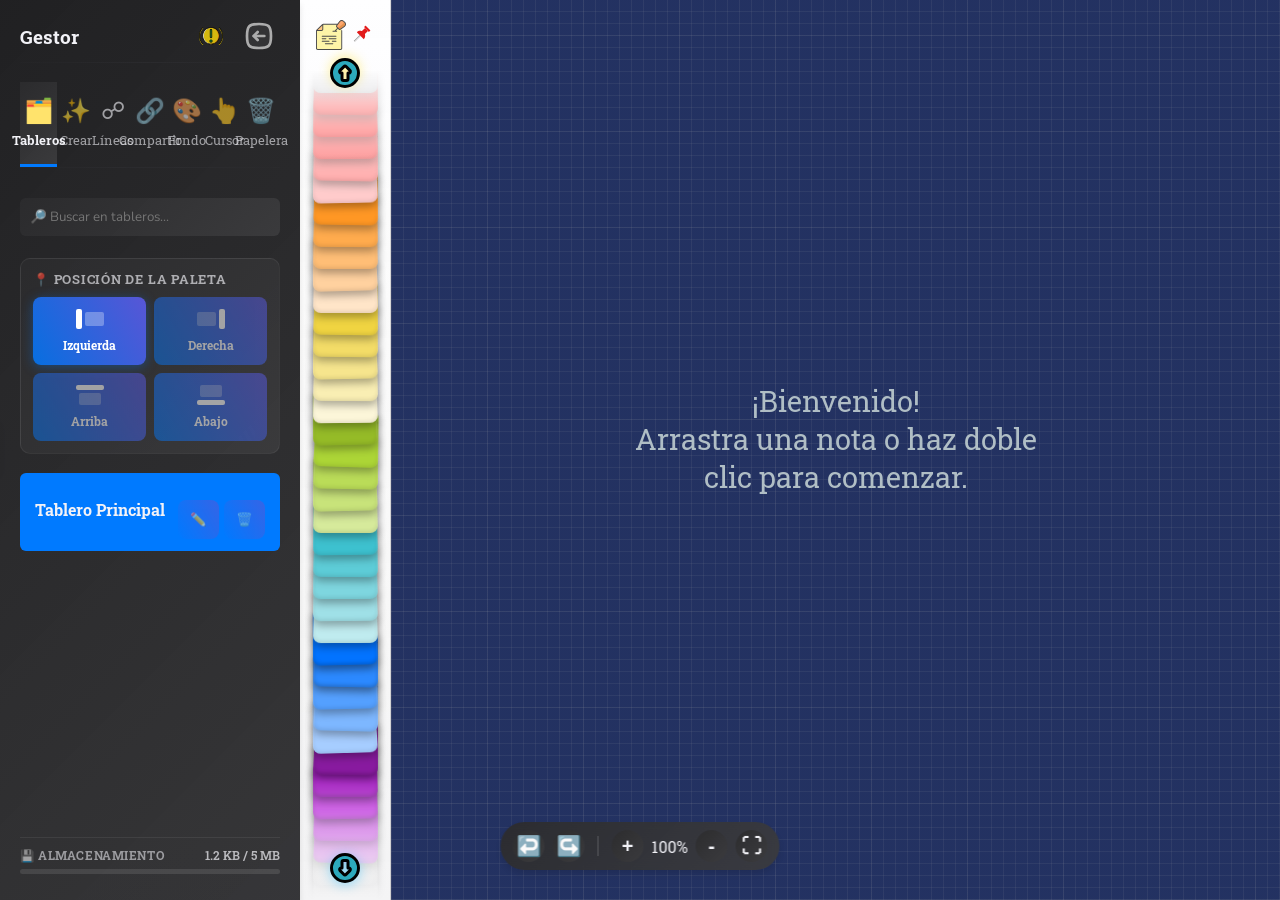
==== commit f2dae23b: "feat: update SEO and social media metadata tags for improved indexing and sharing" ====
--- a/index.html
+++ b/index.html
@@ -12,20 +12,25 @@
     <meta name="keywords"
         content="notas adhesivas, tablero virtual, kanban, foda, brainstorming, organización, proyectos, sticky notes, virtual board">
     <meta name="author" content="HectorDanielAyarachiFuentes">
+    <meta name="robots" content="index, follow">
+    <meta name="theme-color" content="#1a1a2e">
+    <link rel="image_src" href="img-metadatos/dulce.png">
 
     <!-- Metadatos Open Graph para Redes Sociales (Facebook, LinkedIn, etc.) -->
     <meta property="og:title" content="Tablero de Notas Adhesivas Interactivo">
     <meta property="og:description"
         content="Crea y organiza tus ideas con tableros de notas adhesivas virtuales, personalizables y fáciles de usar.">
     <meta property="og:type" content="website">
-    <meta property="og:url" content="https://github.com/HectorDanielAyarachiFuentes">
-    <meta property="og:image"
-        content="https://github.com/HectorDanielAyarachiFuentes/Sticky-Notes/blob/main/img-metadatos/dulce.png?raw=true">
+    <meta property="og:url" content="https://hectordanielayarachifuentes.github.io/Sticky-Notes/">
+    <meta property="og:image" content="img-metadatos/dulce.png">
+    <meta property="og:image:alt" content="Mascota Dulce de la aplicación Sticky Notes">
 
     <!-- Metadatos para Twitter Card -->
     <meta name="twitter:card" content="summary_large_image">
-    <meta name="twitter:image"
-        content="https://github.com/HectorDanielAyarachiFuentes/Sticky-Notes/blob/main/img-metadatos/dulce.png?raw=true">
+    <meta name="twitter:title" content="Tablero de Notas Adhesivas Interactivo">
+    <meta name="twitter:description" content="Crea y organiza tus ideas con tableros de notas adhesivas virtuales, personalizables y fáciles de usar.">
+    <meta name="twitter:image" content="img-metadatos/dulce.png">
+    <meta name="twitter:image:alt" content="Mascota Dulce de la aplicación Sticky Notes">
 
     <!-- Links -->
     <link rel="icon" href="svg/favicon-nota.svg" type="image/svg+xml">
--- a/style.css
+++ b/style.css
@@ -3470,9 +3470,22 @@
         margin-right: -120px;
     }
 
+    /* Keyframe: fade-in suave de la paleta para ocultar el flash de carga */
+    @keyframes aero-palette-in {
+        from { opacity: 0; }
+        to   { opacity: 1; }
+    }
+
     /* ======= MODO ARRIBA / ABAJO =======
        Paleta fija como overlay. margin:0 !important anula cualquier
        margin inline del JS de collapse (author !important > normal inline). */
+
+    /* El body toma el fondo oscuro del tablero para evitar franja blanca */
+    body.palette-top,
+    body.palette-bottom {
+        background: hsl(226, 47%, 26%);
+        overflow: hidden;
+    }
 
     body.palette-top #note-palette,
     body.palette-bottom #note-palette {
@@ -3491,22 +3504,37 @@
         padding: 0 !important;
         gap: 0 !important;
         overflow: hidden !important;
-        background: var(--surface-dark) !important;
+        /* Cristal Aero: muy transparente, el tablero se ve a través */
+        background: linear-gradient(
+            180deg,
+            rgba(255, 255, 255, 0.055) 0%,
+            rgba(180, 210, 255, 0.025) 50%,
+            rgba(255, 255, 255, 0.015) 100%
+        ) !important;
+        -webkit-backdrop-filter: blur(14px) saturate(1.6) brightness(1.08) !important;
+        backdrop-filter: blur(14px) saturate(1.6) brightness(1.08) !important;
         border-right: none !important;
         border-left: none !important;
+        /* Fade-in: espera 0.15s para que el JS cargue las notas antes de mostrar la barra */
+        animation: aero-palette-in 0.3s ease 0.15s both !important;
         z-index: 149;
     }
 
     body.palette-top #note-palette {
         top: 0 !important;
-        border-bottom: 1px solid rgba(255,255,255,0.08) !important;
-        box-shadow: 0 2px 12px rgba(0,0,0,0.4);
+        border-bottom: 1px solid rgba(255, 255, 255, 0.22) !important;
+        box-shadow:
+            0 2px 16px rgba(0,0,0,0.25),
+            inset 0 1px 0 rgba(255,255,255,0.18);
     }
 
     body.palette-bottom #note-palette {
         bottom: 0 !important;
-        border-top: 1px solid rgba(255,255,255,0.08) !important;
-        box-shadow: 0 -2px 12px rgba(0,0,0,0.4);
+        border-top: 1px solid rgba(255, 255, 255, 0.30) !important;
+        box-shadow:
+            0 -2px 20px rgba(0,0,0,0.35),
+            inset 0 1px 0 rgba(255,255,255,0.22),
+            inset 0 -1px 0 rgba(0,0,0,0.10);
     }
 
     /* Ocultar header y controles de scroll vertical */
@@ -3532,7 +3560,7 @@
         width: 100% !important;
         height: auto !important;
         padding: 0 16px !important;
-        gap: 4px !important;
+        gap: 0 !important;            /* Sin gap: el overlap lo manejan los margins */
         align-items: center !important;
         justify-content: center !important;  /* Centra notas en la barra */
         -webkit-mask-image: linear-gradient(to right, transparent 0%, black 3%, black 97%, transparent 100%) !important;
@@ -3545,27 +3573,34 @@
         display: none;
     }
 
-    /* Notas: minimalistas, compactas, perfectamente centradas */
+    /* Notas: superpuestas como en modo vertical, efecto mazo de cartas */
     body.palette-top .palette-note,
     body.palette-bottom .palette-note {
         position: relative !important;
         top: auto !important;
         left: auto !important;
-        margin-left: 0 !important;
-        width: 22px !important;
-        height: 36px !important;
+        margin-left: -9px !important;  /* Overlap: cada nota tapa parcialmente la anterior */
+        width: 26px !important;
+        height: 42px !important;
         flex-shrink: 0 !important;
-        border-radius: 5px !important;
+        border-radius: 6px !important;
         transform: none !important;
         transform-origin: center bottom !important;
-        transition: transform 0.15s ease, box-shadow 0.15s ease !important;
+        transition: transform 0.15s ease, box-shadow 0.15s ease, z-index 0s !important;
+    }
+
+    /* La primera nota no tiene margen negativo */
+    body.palette-top #palette-scroll-container .palette-note:first-child,
+    body.palette-bottom #palette-scroll-container .palette-note:first-child {
+        margin-left: 0 !important;
     }
 
     body.palette-top .palette-note:hover,
     body.palette-bottom .palette-note:hover {
-        transform: translateY(-5px) scale(1.2) !important;
+        transform: translateY(-6px) scale(1.18) !important;
         z-index: 999 !important;
-        box-shadow: 0 6px 14px rgba(0,0,0,0.45) !important;
+        margin-left: 0 !important;        /* Al hacer hover, deja un pequeño espacio */
+        box-shadow: 0 8px 18px rgba(0,0,0,0.5) !important;
     }
 
     /* Zoom controls en modo abajo: subirlos por encima de la paleta */
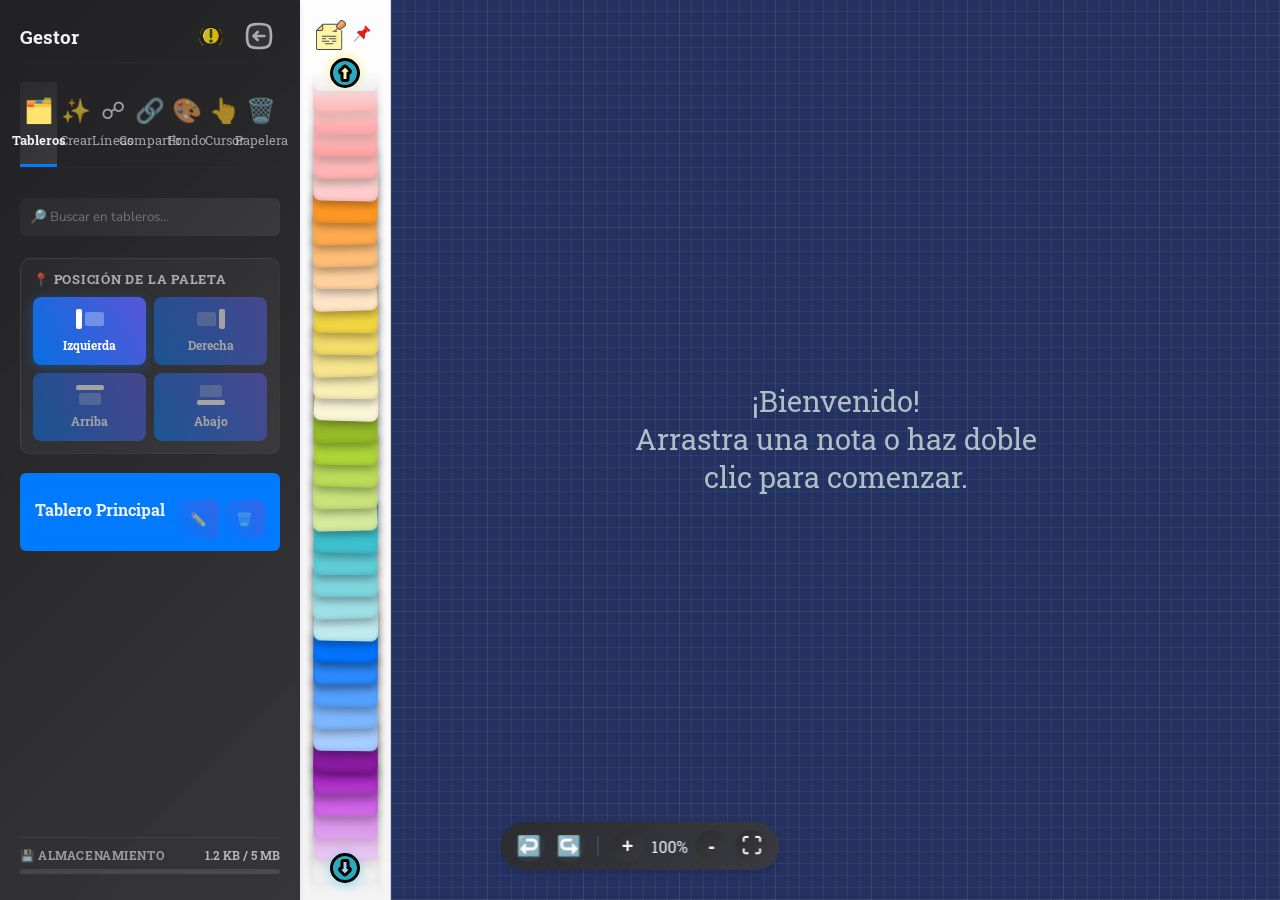
==== commit f34624b8: "fix: update metadata image paths to absolute GitHub raw URLs" ====
--- a/index.html
+++ b/index.html
@@ -14,7 +14,7 @@
     <meta name="author" content="HectorDanielAyarachiFuentes">
     <meta name="robots" content="index, follow">
     <meta name="theme-color" content="#1a1a2e">
-    <link rel="image_src" href="img-metadatos/dulce.png">
+    <link rel="image_src" href="https://github.com/HectorDanielAyarachiFuentes/Sticky-Notes/blob/main/img-metadatos/dulce.png?raw=true">
 
     <!-- Metadatos Open Graph para Redes Sociales (Facebook, LinkedIn, etc.) -->
     <meta property="og:title" content="Tablero de Notas Adhesivas Interactivo">
@@ -22,14 +22,14 @@
         content="Crea y organiza tus ideas con tableros de notas adhesivas virtuales, personalizables y fáciles de usar.">
     <meta property="og:type" content="website">
     <meta property="og:url" content="https://hectordanielayarachifuentes.github.io/Sticky-Notes/">
-    <meta property="og:image" content="img-metadatos/dulce.png">
+    <meta property="og:image" content="https://github.com/HectorDanielAyarachiFuentes/Sticky-Notes/blob/main/img-metadatos/dulce.png?raw=true">
     <meta property="og:image:alt" content="Mascota Dulce de la aplicación Sticky Notes">
 
     <!-- Metadatos para Twitter Card -->
     <meta name="twitter:card" content="summary_large_image">
     <meta name="twitter:title" content="Tablero de Notas Adhesivas Interactivo">
     <meta name="twitter:description" content="Crea y organiza tus ideas con tableros de notas adhesivas virtuales, personalizables y fáciles de usar.">
-    <meta name="twitter:image" content="img-metadatos/dulce.png">
+    <meta name="twitter:image" content="https://github.com/HectorDanielAyarachiFuentes/Sticky-Notes/blob/main/img-metadatos/dulce.png?raw=true">
     <meta name="twitter:image:alt" content="Mascota Dulce de la aplicación Sticky Notes">
 
     <!-- Links -->
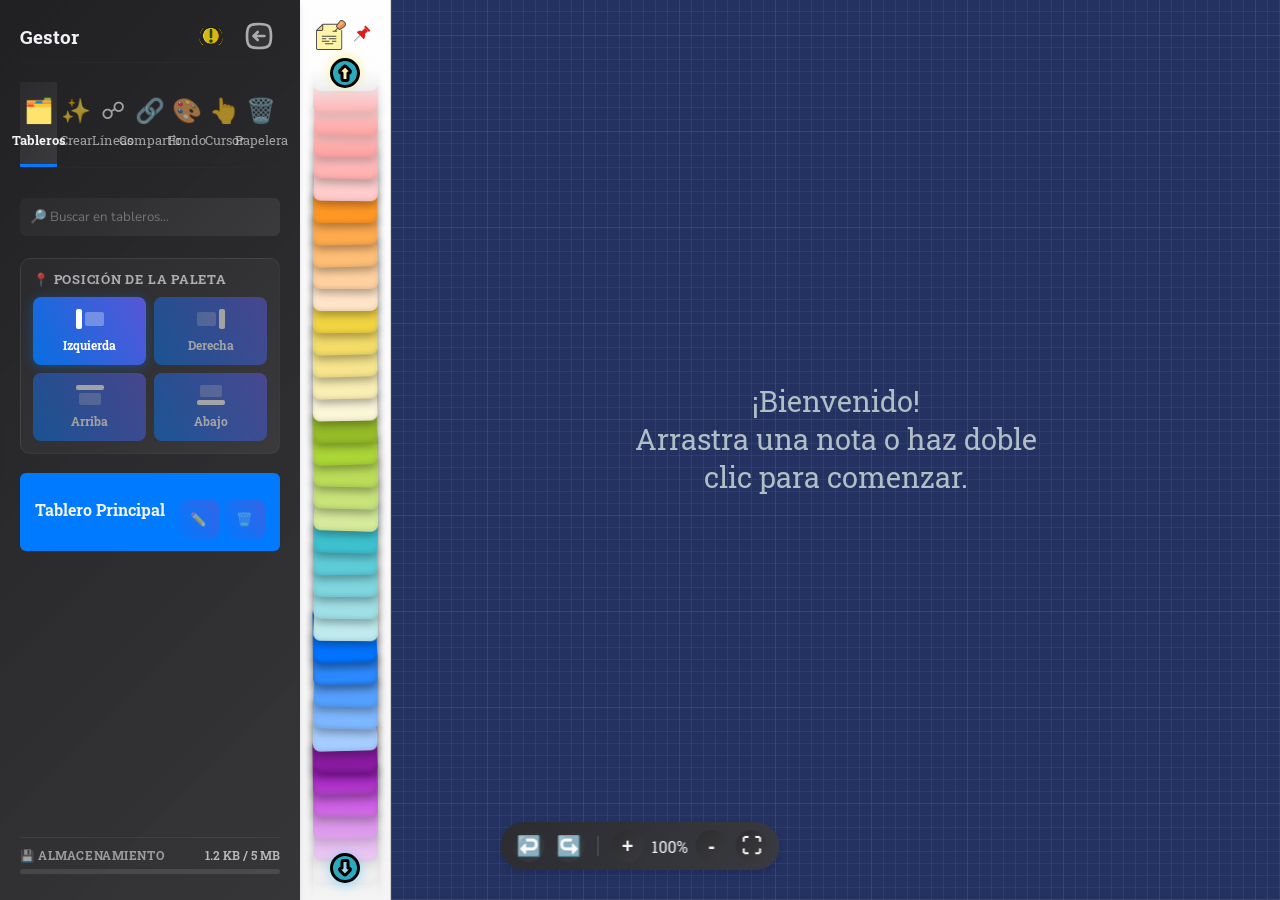
==== commit 729dc1cd: "refactor: modularize CSS into component-based files and update index.html structure" ====
--- a/index.html
+++ b/index.html
@@ -14,7 +14,8 @@
     <meta name="author" content="HectorDanielAyarachiFuentes">
     <meta name="robots" content="index, follow">
     <meta name="theme-color" content="#1a1a2e">
-    <link rel="image_src" href="https://github.com/HectorDanielAyarachiFuentes/Sticky-Notes/blob/main/img-metadatos/dulce.png?raw=true">
+    <link rel="image_src"
+        href="https://github.com/HectorDanielAyarachiFuentes/Sticky-Notes/blob/main/img-metadatos/dulce.png?raw=true">
 
     <!-- Metadatos Open Graph para Redes Sociales (Facebook, LinkedIn, etc.) -->
     <meta property="og:title" content="Tablero de Notas Adhesivas Interactivo">
@@ -22,19 +23,26 @@
         content="Crea y organiza tus ideas con tableros de notas adhesivas virtuales, personalizables y fáciles de usar.">
     <meta property="og:type" content="website">
     <meta property="og:url" content="https://hectordanielayarachifuentes.github.io/Sticky-Notes/">
-    <meta property="og:image" content="https://github.com/HectorDanielAyarachiFuentes/Sticky-Notes/blob/main/img-metadatos/dulce.png?raw=true">
+    <meta property="og:image"
+        content="https://github.com/HectorDanielAyarachiFuentes/Sticky-Notes/blob/main/img-metadatos/dulce.png?raw=true">
     <meta property="og:image:alt" content="Mascota Dulce de la aplicación Sticky Notes">
 
     <!-- Metadatos para Twitter Card -->
     <meta name="twitter:card" content="summary_large_image">
     <meta name="twitter:title" content="Tablero de Notas Adhesivas Interactivo">
-    <meta name="twitter:description" content="Crea y organiza tus ideas con tableros de notas adhesivas virtuales, personalizables y fáciles de usar.">
-    <meta name="twitter:image" content="https://github.com/HectorDanielAyarachiFuentes/Sticky-Notes/blob/main/img-metadatos/dulce.png?raw=true">
+    <meta name="twitter:description"
+        content="Crea y organiza tus ideas con tableros de notas adhesivas virtuales, personalizables y fáciles de usar.">
+    <meta name="twitter:image"
+        content="https://github.com/HectorDanielAyarachiFuentes/Sticky-Notes/blob/main/img-metadatos/dulce.png?raw=true">
     <meta name="twitter:image:alt" content="Mascota Dulce de la aplicación Sticky Notes">
 
     <!-- Links -->
     <link rel="icon" href="svg/favicon-nota.svg" type="image/svg+xml">
-    <link rel="stylesheet" href="style.css">
+    <link rel="stylesheet" href="css/variables.css">
+    <link rel="stylesheet" href="css/layout.css">
+    <link rel="stylesheet" href="css/componentes/tablero.css">
+    <link rel="stylesheet" href="css/componentes/notas.css">
+    <link rel="stylesheet" href="css/componentes/botones.css">
     <!-- Optimización de Carga de Fuentes: Preconectar y cargar todas las fuentes aquí -->
     <link rel="preconnect" href="https://fonts.googleapis.com">
     <link rel="preconnect" href="https://fonts.gstatic.com" crossorigin>
@@ -51,8 +59,8 @@
                 var s = JSON.parse(localStorage.getItem('stickyNotesApp') || '{}');
                 var p = s.palettePosition;
                 document.body.classList.add('no-palette-transition');
-                if (p === 'right')  document.body.classList.add('palette-right');
-                if (p === 'top')    document.body.classList.add('palette-top');
+                if (p === 'right') document.body.classList.add('palette-right');
+                if (p === 'top') document.body.classList.add('palette-top');
                 if (p === 'bottom') document.body.classList.add('palette-bottom');
                 requestAnimationFrame(function () {
                     requestAnimationFrame(function () {
@@ -98,23 +106,39 @@
                 <div id="global-search-results" role="region" aria-live="polite" aria-label="Resultados de búsqueda">
                 </div>
                 <!-- Control de posición de la paleta: solo escritorio -->
-                <div id="palette-position-widget" class="desktop-only" role="group" aria-label="Posición de la paleta de notas">
+                <div id="palette-position-widget" class="desktop-only" role="group"
+                    aria-label="Posición de la paleta de notas">
                     <p class="palette-position-label">📍 Posición de la paleta</p>
                     <div class="palette-position-btns">
-                        <button id="palette-pos-left" class="palette-pos-btn active" aria-pressed="true" title="Paleta a la izquierda">
-                            <svg viewBox="0 0 28 20" aria-hidden="true"><rect x="0" y="0" width="6" height="20" rx="2" fill="currentColor"/><rect x="9" y="3" width="19" height="14" rx="2" fill="currentColor" opacity="0.3"/></svg>
+                        <button id="palette-pos-left" class="palette-pos-btn active" aria-pressed="true"
+                            title="Paleta a la izquierda">
+                            <svg viewBox="0 0 28 20" aria-hidden="true">
+                                <rect x="0" y="0" width="6" height="20" rx="2" fill="currentColor" />
+                                <rect x="9" y="3" width="19" height="14" rx="2" fill="currentColor" opacity="0.3" />
+                            </svg>
                             Izquierda
                         </button>
-                        <button id="palette-pos-right" class="palette-pos-btn" aria-pressed="false" title="Paleta a la derecha">
-                            <svg viewBox="0 0 28 20" aria-hidden="true"><rect x="22" y="0" width="6" height="20" rx="2" fill="currentColor"/><rect x="0" y="3" width="19" height="14" rx="2" fill="currentColor" opacity="0.3"/></svg>
+                        <button id="palette-pos-right" class="palette-pos-btn" aria-pressed="false"
+                            title="Paleta a la derecha">
+                            <svg viewBox="0 0 28 20" aria-hidden="true">
+                                <rect x="22" y="0" width="6" height="20" rx="2" fill="currentColor" />
+                                <rect x="0" y="3" width="19" height="14" rx="2" fill="currentColor" opacity="0.3" />
+                            </svg>
                             Derecha
                         </button>
                         <button id="palette-pos-top" class="palette-pos-btn" aria-pressed="false" title="Paleta arriba">
-                            <svg viewBox="0 0 28 20" aria-hidden="true"><rect x="0" y="0" width="28" height="5" rx="2" fill="currentColor"/><rect x="3" y="8" width="22" height="12" rx="2" fill="currentColor" opacity="0.3"/></svg>
+                            <svg viewBox="0 0 28 20" aria-hidden="true">
+                                <rect x="0" y="0" width="28" height="5" rx="2" fill="currentColor" />
+                                <rect x="3" y="8" width="22" height="12" rx="2" fill="currentColor" opacity="0.3" />
+                            </svg>
                             Arriba
                         </button>
-                        <button id="palette-pos-bottom" class="palette-pos-btn" aria-pressed="false" title="Paleta abajo">
-                            <svg viewBox="0 0 28 20" aria-hidden="true"><rect x="0" y="15" width="28" height="5" rx="2" fill="currentColor"/><rect x="3" y="0" width="22" height="12" rx="2" fill="currentColor" opacity="0.3"/></svg>
+                        <button id="palette-pos-bottom" class="palette-pos-btn" aria-pressed="false"
+                            title="Paleta abajo">
+                            <svg viewBox="0 0 28 20" aria-hidden="true">
+                                <rect x="0" y="15" width="28" height="5" rx="2" fill="currentColor" />
+                                <rect x="3" y="0" width="22" height="12" rx="2" fill="currentColor" opacity="0.3" />
+                            </svg>
                             Abajo
                         </button>
                     </div>
@@ -150,14 +174,21 @@
                     </div>
                 </div>
 
-                <div class="style-option style-option-grid" style="grid-template-columns: 1fr 1fr; gap: 10px; margin-bottom: 20px;">
-                    <div class="toggle-option" style="background: var(--surface-dark); padding: 10px; border-radius: 6px; display: flex; justify-content: space-between; align-items: center;">
+                <div class="style-option style-option-grid"
+                    style="grid-template-columns: 1fr 1fr; gap: 10px; margin-bottom: 20px;">
+                    <div class="toggle-option"
+                        style="background: var(--surface-dark); padding: 10px; border-radius: 6px; display: flex; justify-content: space-between; align-items: center;">
                         <label for="line-dash-input" style="margin-bottom: 0;">Línea Animada</label>
-                        <label class="switch"><input type="checkbox" id="line-dash-input" aria-label="Activar o desactivar línea animada"><span class="slider round"></span></label>
-                    </div>
-                    <div class="toggle-option" style="background: var(--surface-dark); padding: 10px; border-radius: 6px; display: flex; justify-content: space-between; align-items: center;">
+                        <label class="switch"><input type="checkbox" id="line-dash-input"
+                                aria-label="Activar o desactivar línea animada"><span
+                                class="slider round"></span></label>
+                    </div>
+                    <div class="toggle-option"
+                        style="background: var(--surface-dark); padding: 10px; border-radius: 6px; display: flex; justify-content: space-between; align-items: center;">
                         <label for="line-shadow-input" style="margin-bottom: 0;">Aplicar Sombra</label>
-                        <label class="switch"><input type="checkbox" id="line-shadow-input" aria-label="Activar o desactivar sombra paralela"><span class="slider round"></span></label>
+                        <label class="switch"><input type="checkbox" id="line-shadow-input"
+                                aria-label="Activar o desactivar sombra paralela"><span
+                                class="slider round"></span></label>
                     </div>
                 </div>
 
@@ -196,8 +227,8 @@
                         <button class="visual-select-btn" data-value="magnet" role="radio" aria-checked="false"
                             aria-label="Trazado magnético">
                             <svg viewBox="0 0 100 40" preserveAspectRatio="none" aria-hidden="true">
-                                <path d="M5 20 H 30 Q 50 20, 50 10 Q 50 20, 70 20 H 95" stroke="currentColor" stroke-width="4" fill="none"
-                                    stroke-linecap="round" stroke-linejoin="round" />
+                                <path d="M5 20 H 30 Q 50 20, 50 10 Q 50 20, 70 20 H 95" stroke="currentColor"
+                                    stroke-width="4" fill="none" stroke-linecap="round" stroke-linejoin="round" />
                             </svg>
                         </button>
                     </div>
@@ -205,21 +236,35 @@
 
                 <div class="style-option">
                     <label for="line-label-input">Etiqueta (Texto en la línea)</label>
-                    <input type="text" id="line-label-input" placeholder="Ej: Conecta con..." aria-label="Texto sobre la línea" maxlength="30" style="background: var(--surface-dark); border: 2px solid transparent; padding: 10px; width: 100%; border-radius: 6px; color: var(--text-light); transition: border-color 0.2s ease;">
+                    <input type="text" id="line-label-input" placeholder="Ej: Conecta con..."
+                        aria-label="Texto sobre la línea" maxlength="30"
+                        style="background: var(--surface-dark); border: 2px solid transparent; padding: 10px; width: 100%; border-radius: 6px; color: var(--text-light); transition: border-color 0.2s ease;">
                 </div>
 
                 <div class="style-option">
                     <label id="line-start-plug-label">Punta de Inicio</label>
                     <div class="visual-select-container" id="line-start-plug-select" role="radiogroup"
                         aria-labelledby="line-start-plug-label">
-                        <button class="visual-select-btn" data-value="behind" role="radio" aria-checked="false" aria-label="Sin punta">
-                            <svg viewBox="0 0 100 40" preserveAspectRatio="none" aria-hidden="true"><path d="M5 20 L 95 20" stroke="currentColor" stroke-width="4" fill="none" stroke-linecap="round" /></svg>
-                        </button>
-                        <button class="visual-select-btn" data-value="arrow1" role="radio" aria-checked="false" aria-label="Punta de flecha tipo 1">
-                            <svg viewBox="0 0 100 40" preserveAspectRatio="none" aria-hidden="true"><path d="M20 20 L 95 20" stroke="currentColor" stroke-width="4" fill="none" /><path d="M5 20 L 25 10 V 30 Z" fill="currentColor" /></svg>
-                        </button>
-                        <button class="visual-select-btn" data-value="disc" role="radio" aria-checked="false" aria-label="Punta circular">
-                            <svg viewBox="0 0 100 40" preserveAspectRatio="none" aria-hidden="true"><path d="M15 20 L 95 20" stroke="currentColor" stroke-width="4" fill="none" /><circle cx="10" cy="20" r="8" fill="currentColor" /></svg>
+                        <button class="visual-select-btn" data-value="behind" role="radio" aria-checked="false"
+                            aria-label="Sin punta">
+                            <svg viewBox="0 0 100 40" preserveAspectRatio="none" aria-hidden="true">
+                                <path d="M5 20 L 95 20" stroke="currentColor" stroke-width="4" fill="none"
+                                    stroke-linecap="round" />
+                            </svg>
+                        </button>
+                        <button class="visual-select-btn" data-value="arrow1" role="radio" aria-checked="false"
+                            aria-label="Punta de flecha tipo 1">
+                            <svg viewBox="0 0 100 40" preserveAspectRatio="none" aria-hidden="true">
+                                <path d="M20 20 L 95 20" stroke="currentColor" stroke-width="4" fill="none" />
+                                <path d="M5 20 L 25 10 V 30 Z" fill="currentColor" />
+                            </svg>
+                        </button>
+                        <button class="visual-select-btn" data-value="disc" role="radio" aria-checked="false"
+                            aria-label="Punta circular">
+                            <svg viewBox="0 0 100 40" preserveAspectRatio="none" aria-hidden="true">
+                                <path d="M15 20 L 95 20" stroke="currentColor" stroke-width="4" fill="none" />
+                                <circle cx="10" cy="20" r="8" fill="currentColor" />
+                            </svg>
                         </button>
                     </div>
                 </div>
@@ -275,7 +320,9 @@
                             aria-label="Punta de mano">
                             <svg viewBox="0 0 100 40" preserveAspectRatio="none" aria-hidden="true">
                                 <path d="M5 20 L 70 20" stroke="currentColor" stroke-width="4" fill="none" />
-                                <path d="M72 14 C72 14 76 11 80 14 L84 18 C84 18 90 14 93 17 C95 19 91 23 88 23 L80 30 L74 30 L68 26 C65 24 64 20 67 18 Z" fill="currentColor" />
+                                <path
+                                    d="M72 14 C72 14 76 11 80 14 L84 18 C84 18 90 14 93 17 C95 19 91 23 88 23 L80 30 L74 30 L68 26 C65 24 64 20 67 18 Z"
+                                    fill="currentColor" />
                             </svg>
                         </button>
                         <button class="visual-select-btn" data-value="crosshair" role="radio" aria-checked="false"
@@ -339,7 +386,8 @@
                         aria-label="Exportar tablero como HTML con JSON embebido">
                         <div class="share-card-icon" aria-hidden="true">💾</div>
                         <div class="share-card-name">Exportar HTML + JSON</div>
-                        <div class="share-card-desc">Guarda tu tablero como un visor HTML con el JSON embebido y resaltado.</div>
+                        <div class="share-card-desc">Guarda tu tablero como un visor HTML con el JSON embebido y
+                            resaltado.</div>
                     </div>
                     <div class="share-card" id="import-json-btn" role="button" tabindex="0"
                         aria-label="Importar tablero desde archivo JSON">
@@ -408,7 +456,8 @@
                 <span class="storage-label">💾 Almacenamiento</span>
                 <span id="storage-text" class="storage-text">0 KB / 5 MB</span>
             </div>
-            <div class="storage-bar-track" role="progressbar" aria-valuemin="0" aria-valuemax="100" aria-valuenow="0" aria-label="Uso de localStorage">
+            <div class="storage-bar-track" role="progressbar" aria-valuemin="0" aria-valuemax="100" aria-valuenow="0"
+                aria-label="Uso de localStorage">
                 <div id="storage-bar-fill" class="storage-bar-fill"></div>
             </div>
         </div>
@@ -451,7 +500,8 @@
     <nav id="zoom-controls" role="navigation" aria-label="Controles de zoom y deshacer">
         <button id="global-undo-btn" aria-label="Deshacer" title="Deshacer (Ctrl+Z)">↩️</button>
         <button id="global-redo-btn" aria-label="Rehacer" title="Rehacer (Ctrl+Y)">↪️</button>
-        <div class="zoom-separator" style="width: 1px; height: 20px; background: rgba(255,255,255,0.2); margin: 0 5px;"></div>
+        <div class="zoom-separator" style="width: 1px; height: 20px; background: rgba(255,255,255,0.2); margin: 0 5px;">
+        </div>
         <button id="zoom-in-btn" aria-label="Acercar zoom">+</button>
         <span id="zoom-level-display" aria-live="polite" aria-atomic="true">100%</span>
         <button id="zoom-out-btn" aria-label="Alejar zoom">-</button>
@@ -474,7 +524,8 @@
             <li id="ctx-delete-lines" role="menuitem" tabindex="-1"><span class="ctx-icon">✂️</span>Eliminar Líneas</li>
             <li class="separator" role="separator"></li>
             <li id="ctx-add-image" role="menuitem" tabindex="-1"><span class="ctx-icon">🖼️</span>Añadir Imagen</li>
-            <li id="ctx-remove-image" role="menuitem" tabindex="-1" class="hidden"><span class="ctx-icon">❌</span>Quitar Imagen</li>
+            <li id="ctx-remove-image" role="menuitem" tabindex="-1" class="hidden"><span class="ctx-icon">❌</span>Quitar
+                Imagen</li>
         </ul>
     </nav>
 
@@ -489,7 +540,7 @@
     <nav id="line-context-menu" class="hidden" role="menu" aria-label="Menú contextual de línea">
         <ul role="none">
             <li id="ctx-line-edit" role="menuitem" tabindex="-1"><span class="ctx-icon">✏️</span>Texto</li>
-            
+
             <li class="ctx-slider-item" role="menuitem" tabindex="-1">
                 <span class="ctx-icon" style="font-size:0.8em;">➖</span>
                 <input type="range" id="ctx-line-size" min="1" max="15" step="1" aria-label="Grosor">
@@ -497,20 +548,43 @@
 
             <li class="ctx-visual-item" role="menuitem" tabindex="-1">
                 <div class="visual-select-container mini" id="ctx-line-path-select">
-                    <button class="visual-select-btn" data-value="straight" aria-label="Recto"><svg viewBox="0 0 100 40" preserveAspectRatio="none"><path d="M5 20 L 95 20" stroke="currentColor" fill="none"/></svg></button>
-                    <button class="visual-select-btn" data-value="fluid" aria-label="Fluido"><svg viewBox="0 0 100 40" preserveAspectRatio="none"><path d="M5 20 C 25 5, 75 35, 95 20" stroke="currentColor" fill="none"/></svg></button>
-                    <button class="visual-select-btn" data-value="Grid" aria-label="Grid"><svg viewBox="0 0 100 40" preserveAspectRatio="none"><path d="M5 20 H 50 V 20 L 95 20" stroke="currentColor" fill="none"/></svg></button>
+                    <button class="visual-select-btn" data-value="straight" aria-label="Recto"><svg viewBox="0 0 100 40"
+                            preserveAspectRatio="none">
+                            <path d="M5 20 L 95 20" stroke="currentColor" fill="none" />
+                        </svg></button>
+                    <button class="visual-select-btn" data-value="fluid" aria-label="Fluido"><svg viewBox="0 0 100 40"
+                            preserveAspectRatio="none">
+                            <path d="M5 20 C 25 5, 75 35, 95 20" stroke="currentColor" fill="none" />
+                        </svg></button>
+                    <button class="visual-select-btn" data-value="Grid" aria-label="Grid"><svg viewBox="0 0 100 40"
+                            preserveAspectRatio="none">
+                            <path d="M5 20 H 50 V 20 L 95 20" stroke="currentColor" fill="none" />
+                        </svg></button>
                 </div>
             </li>
 
             <li class="ctx-visual-item" role="menuitem" tabindex="-1">
                 <div class="visual-select-container mini" id="ctx-line-start-plug-select" style="margin-right:2px;">
-                    <button class="visual-select-btn" data-value="behind" aria-label="Sin punta"><svg viewBox="0 0 100 40" preserveAspectRatio="none"><path d="M5 20 L 95 20" stroke="currentColor" fill="none"/></svg></button>
-                    <button class="visual-select-btn" data-value="arrow1" aria-label="Flecha"><svg viewBox="0 0 100 40" preserveAspectRatio="none"><path d="M20 20 L 95 20" stroke="currentColor" fill="none"/><path d="M5 20 L 25 10 V 30 Z" fill="currentColor"/></svg></button>
+                    <button class="visual-select-btn" data-value="behind" aria-label="Sin punta"><svg
+                            viewBox="0 0 100 40" preserveAspectRatio="none">
+                            <path d="M5 20 L 95 20" stroke="currentColor" fill="none" />
+                        </svg></button>
+                    <button class="visual-select-btn" data-value="arrow1" aria-label="Flecha"><svg viewBox="0 0 100 40"
+                            preserveAspectRatio="none">
+                            <path d="M20 20 L 95 20" stroke="currentColor" fill="none" />
+                            <path d="M5 20 L 25 10 V 30 Z" fill="currentColor" />
+                        </svg></button>
                 </div>
                 <div class="visual-select-container mini" id="ctx-line-end-plug-select">
-                    <button class="visual-select-btn" data-value="arrow1" aria-label="Flecha"><svg viewBox="0 0 100 40" preserveAspectRatio="none"><path d="M5 20 L 80 20" stroke="currentColor" fill="none"/><path d="M95 20 L 75 10 V 30 Z" fill="currentColor"/></svg></button>
-                    <button class="visual-select-btn" data-value="behind" aria-label="Sin punta"><svg viewBox="0 0 100 40" preserveAspectRatio="none"><path d="M5 20 L 95 20" stroke="currentColor" fill="none"/></svg></button>
+                    <button class="visual-select-btn" data-value="arrow1" aria-label="Flecha"><svg viewBox="0 0 100 40"
+                            preserveAspectRatio="none">
+                            <path d="M5 20 L 80 20" stroke="currentColor" fill="none" />
+                            <path d="M95 20 L 75 10 V 30 Z" fill="currentColor" />
+                        </svg></button>
+                    <button class="visual-select-btn" data-value="behind" aria-label="Sin punta"><svg
+                            viewBox="0 0 100 40" preserveAspectRatio="none">
+                            <path d="M5 20 L 95 20" stroke="currentColor" fill="none" />
+                        </svg></button>
                 </div>
             </li>
 
@@ -568,7 +642,8 @@
     <div id="toast-container" role="region" aria-live="polite" aria-label="Notificaciones del sistema"></div>
 
     <!-- Input oculto para adjuntar imagen a una nota -->
-    <input type="file" id="note-image-input" accept="image/*" aria-label="Seleccionar imagen para nota" style="display:none;">
+    <input type="file" id="note-image-input" accept="image/*" aria-label="Seleccionar imagen para nota"
+        style="display:none;">
 
     <!-- 1. Cargar librerías locales como scripts globales -->
     <script src="js/librerias/lz-string.min.js"></script>
--- a/css/variables.css
+++ b/css/variables.css
@@ -0,0 +1,111 @@
+﻿/* --- VARIABLES Y ESTILOS GLOBALES --- */
+/* Paleta de colores profesional y moderna */
+:root {
+    /* Colores base */
+    --color-primary: #007aff;
+    /* Azul vibrante para acciones principales */
+    --color-secondary: #5856d6;
+    /* PÃºrpura para elementos secundarios */
+    --color-accent: #ff9500;
+    /* Naranja para alertas o highlights */
+    --color-success: #34c759;
+    /* Verde para acciones exitosas */
+
+    /* Fondos y superficies */
+    --bg-light: linear-gradient(180deg, rgba(242, 242, 247, 0.9) 0%, rgba(232, 232, 237, 0.8) 100%);
+    /* Fondo principal claro y neutro con gradiente y transparencia */
+    --bg-dark: linear-gradient(135deg, rgba(28, 28, 30, 0.98) 0%, rgba(44, 44, 46, 0.95) 100%);
+    /* Fondo oscuro para sidebars o modos noche con gradiente y transparencia */
+    --surface-light: linear-gradient(180deg, rgba(255, 255, 255, 0.95) 0%, rgba(245, 245, 245, 0.9) 100%);
+    /* Superficie de elementos como modales o tarjetas con gradiente y transparencia */
+    --surface-dark: linear-gradient(135deg, rgba(44, 44, 46, 0.95) 0%, rgba(60, 60, 62, 0.9) 100%);
+    /* Superficie oscura con gradiente y transparencia */
+
+    /* Texto y bordes */
+    --text-primary: #1d1d1f;
+    /* Texto principal sobre fondos claros */
+    --text-secondary: rgba(60, 60, 67, 0.6);
+    /* Texto secundario, con transparencia */
+    --text-light: #f2f2f7;
+    /* Texto sobre fondos oscuros */
+    --border-color: linear-gradient(90deg, rgba(60, 60, 67, 0.05) 0%, rgba(60, 60, 67, 0.25) 50%, rgba(60, 60, 67, 0.05) 100%);
+    /* Borde sutil con gradiente y transparencia */
+
+    /* Sombras y gradientes */
+    --shadow-sm: 0 1px 2px rgba(0, 0, 0, 0.05);
+    --shadow-md: 0 4px 6px rgba(0, 0, 0, 0.1);
+    --shadow-lg: 0 10px 15px rgba(0, 0, 0, 0.1), 0 4px 6px rgba(0, 0, 0, 0.05);
+    --gradient-primary: linear-gradient(60deg, rgba(0, 122, 255, 0.85) 0%, rgba(88, 86, 214, 1) 100%);
+    /* Gradiente principal con transparencia ajustada */
+}
+
+body {
+    font-family: 'Roboto Slab', serif;
+    /* El fondo del body ahora usa directamente la variable --bg-light, que ya es un gradiente */
+    background: var(--bg-light);
+    margin: 0;
+    display: flex;
+    height: 100vh;
+    /* Ocupa toda la altura de la ventana */
+    color: var(--text-primary);
+}
+
+/* --- CURSORES PERSONALIZADOS --- */
+/* --- CURSORES PERSONALIZADOS --- */
+
+/* Cursor por defecto */
+/* La URL del cursor se define con una variable CSS (--cursor-default) que se puede cambiar con JS */
+body,
+#board-container {
+    cursor: var(--cursor-default, url('../cursors/cursor.svg') 10 2, auto) !important;
+}
+
+/* Cursor por defecto para las notas, para que no herede el de agarre al mover */
+.stickynote {
+    cursor: var(--cursor-default, url('../cursors/cursor.svg') 10 2, auto);
+}
+
+/* Cursor de mano para elementos clickeables */
+/* TambiÃ©n necesita !important para poder anular la regla de body */
+button,
+a,
+.tab-btn,
+.board-item-btn,
+#sidebar-collapse-btn,
+#about-btn,
+#sidebar-expander,
+.search-result-item,
+.trash-item-actions button,
+#close-popover-btn,
+.modal-close-btn,
+.connect-btn,
+.stickynote-tab,
+.background-preview,
+#board-manager li {
+    cursor: var(--cursor-pointer, url('../cursors/hand.svg') 8 2, pointer) !important;
+}
+
+/* Cursor de agarre para elementos que se estÃ¡n arrastrando o agarrando */
+/* TambiÃ©n necesita !important (incluyendo tu nueva regla .stickynote) */
+.dragging,
+.palette-note:active,
+body.panning,
+body.panning * {
+    cursor: var(--cursor-grabbing, url('../cursors/grabing.svg') 16 16, grabbing) !important;
+}
+
+/* Cursor de mano abierta (grab) para el fondo del tablero cuando se puede mover */
+.pannable {
+    /* Usamos el cursor de mano, pero con el valor 'grab' para indicar que se puede agarrar */
+    /* No usamos !important para que la clase .panning pueda sobreescribirlo */
+    cursor: var(--cursor-pointer, url('../cursors/hand.svg') 8 2, grab);
+}
+
+/* Cursor de texto para Ã¡reas de escritura */
+.stickynote-title,
+.stickynote-text,
+#board-manager #search-input,
+#share-link-output {
+    cursor: var(--cursor-text, url('../cursors/cursor-text.svg') 8 8, text) !important;
+}
+
--- a/css/layout.css
+++ b/css/layout.css
@@ -0,0 +1,1952 @@
+﻿/* --- PANEL DE GESTIÃ“N DE TABLEROS --- */
+#board-manager {
+    /* El ancho ahora se controla por JS, con un valor inicial y lÃ­mites */
+    flex-shrink: 0;
+    /* Evita que se encoja */
+    background: var(--bg-dark);
+    /* Usamos el gradiente definido en root */
+    color: var(--text-light);
+    padding: 20px;
+    display: flex;
+    flex-direction: column;
+    z-index: 200;
+    box-shadow: var(--shadow-md);
+    transition: margin-left 0.4s cubic-bezier(0.25, 1, 0.5, 1);
+    position: relative;
+    /* Necesario para posicionar el botÃ³n de colapso */
+}
+
+/* El margen de colapso ahora se establece dinÃ¡micamente con JS */
+/* #board-manager.collapsed { margin-left: -300px; } */
+
+#board-manager h3 {
+    margin-top: 0;
+    font-weight: 700;
+    /* Para bordes con gradiente, se usa border-image. Si no, fallback a color sÃ³lido. */
+    border-bottom: 1px solid rgba(60, 60, 67, 0.2);
+    border-image: var(--border-color) 1;
+    /* Aplicar el gradiente como borde */
+    border-image-slice: 1;
+    padding-bottom: 10px;
+    display: flex;
+    gap: 10px;
+    /* Espacio entre elementos del tÃ­tulo */
+    justify-content: space-between;
+    align-items: center;
+}
+
+/* --- PESTAÃ‘AS DEL PANEL --- */
+.tab-nav {
+    display: flex;
+    /* Para bordes con gradiente, se usa border-image. Si no, fallback a color sÃ³lido. */
+    border-bottom: 1px solid rgba(60, 60, 67, 0.2);
+    border-image: var(--border-color) 1;
+    /* Aplicar el gradiente como borde */
+    border-image-slice: 1;
+    margin-bottom: 15px;
+}
+
+.tab-btn {
+    flex: 1;
+    background-color: transparent;
+    border: none;
+    color: var(--text-light);
+    padding: 15px 5px;
+    /* Aumentamos el espaciado vertical */
+    font-size: 1.5em;
+    /* Icono aÃºn mÃ¡s grande */
+    border-bottom: 3px solid transparent;
+    transition: all 0.2s ease;
+    opacity: 0.6;
+    display: flex;
+    /* Para alinear icono y texto */
+    flex-direction: column;
+    align-items: center;
+    gap: 6px;
+    /* MÃ¡s espacio entre icono y texto */
+    min-width: 0;
+    /* Permite que el botÃ³n se encoja */
+}
+
+.tab-btn:hover {
+    opacity: 1;
+    background: var(--surface-dark);
+}
+
+/* Usamos el gradiente */
+.tab-btn.active {
+    background: var(--surface-dark);
+    border-bottom-color: var(--color-primary);
+    font-weight: bold;
+    opacity: 1;
+}
+
+/* Usamos el gradiente */
+.tab-btn .tab-text {
+    font-size: 0.55em;
+    /* Ajustamos el tamaÃ±o relativo al icono */
+    font-family: 'Roboto Slab', serif;
+    white-space: nowrap;
+    /* Evita que el texto se parta en dos lÃ­neas */
+}
+
+#tab-content-container {
+    position: relative;
+    flex-grow: 1;
+    overflow: hidden;
+    /* Oculta el contenido que se desborda durante la animaciÃ³n */
+}
+
+.tab-content {
+    display: flex;
+    flex-direction: column;
+    box-sizing: border-box; /* Permite que el padding se incluya en el 100% de alto */
+    overflow-y: auto;
+    overflow-x: hidden;
+    padding-bottom: 20px; /* Respiro al final del scroll */
+    position: absolute;
+    top: 0;
+    left: 0;
+    width: 100%;
+    height: 100%;
+    opacity: 0;
+    /* AnimaciÃ³n de entrada mÃ¡s sutil */
+    transform: translateY(10px);
+    pointer-events: none;
+    transition: opacity 0.25s ease, transform 0.25s ease;
+}
+
+/* Evita que los elementos se encojan, forzando el scroll vertical cuando rebalsan */
+.tab-content > * {
+    flex-shrink: 0;
+}
+
+/* --- Scroll Estilizado para PestaÃ±as y Contenidos Internos --- */
+.tab-content::-webkit-scrollbar,
+.tab-content *::-webkit-scrollbar {
+    width: 6px;
+    height: 6px;
+}
+
+.tab-content::-webkit-scrollbar-track,
+.tab-content *::-webkit-scrollbar-track {
+    background: transparent;
+}
+
+.tab-content::-webkit-scrollbar-thumb,
+.tab-content *::-webkit-scrollbar-thumb {
+    background-color: rgba(255, 255, 255, 0.2);
+    border-radius: 10px;
+}
+
+.tab-content::-webkit-scrollbar-thumb:hover,
+.tab-content *::-webkit-scrollbar-thumb:hover {
+    background-color: rgba(255, 255, 255, 0.4);
+}
+
+.tab-content.active {
+    opacity: 1;
+    transform: translateX(0);
+    pointer-events: auto;
+}
+
+.tab-title {
+    font-size: 1em;
+    font-weight: bold;
+    color: var(--text-light);
+    opacity: 0.9;
+    margin: 0 0 10px 0;
+}
+
+/* --- COMPARTIR Y EXPORTAR --- */
+.share-options-container {
+    display: flex;
+    flex-direction: column;
+    gap: 15px;
+    margin-top: 15px;
+}
+
+.share-card {
+    display: grid;
+    grid-template-areas:
+        "icon name"
+        "icon desc";
+    grid-template-columns: auto 1fr;
+    align-items: center;
+    background: var(--surface-dark);
+    padding: 15px;
+    border-radius: 8px;
+    cursor: pointer;
+    transition: all 0.2s ease;
+    border: 1px solid transparent;
+}
+
+.share-card:hover {
+    background: rgba(255, 255, 255, 0.05);
+    border-color: var(--color-primary);
+    transform: translateY(-2px);
+    box-shadow: var(--shadow-md);
+}
+
+.share-card-icon {
+    grid-area: icon;
+    font-size: 1.8em;
+    margin-right: 15px;
+    display: flex;
+    justify-content: center;
+    align-items: center;
+}
+
+.share-card-name {
+    grid-area: name;
+    font-weight: bold;
+    font-size: 1em;
+    color: var(--text-light);
+    margin-bottom: 4px;
+    align-self: end;
+}
+
+.share-card-desc {
+    grid-area: desc;
+    font-size: 0.8em;
+    color: rgba(255, 255, 255, 0.6);
+    line-height: 1.2;
+    align-self: start;
+}
+
+#share-link-output {
+    background: var(--surface-dark);
+    border: 1px solid rgba(255, 255, 255, 0.1);
+    color: var(--text-light);
+    padding: 10px;
+    border-radius: 6px;
+    font-family: monospace;
+    font-size: 0.8em;
+    resize: none;
+    height: 40px;
+    transition: all 0.2s ease;
+}
+
+#share-link-output:focus {
+    border-color: var(--color-primary);
+    outline: none;
+}
+
+/* --- LISTA DE TABLEROS --- */
+#board-manager ul {
+    list-style: none;
+    padding: 0;
+    margin: 15px 0 0 0;
+    flex-grow: 1;
+}
+
+#board-manager li {
+    padding: 12px 15px;
+    border-radius: 6px;
+    transition: background-color 0.2s ease;
+    display: flex;
+    justify-content: space-between;
+    align-items: center;
+    gap: 10px;
+}
+
+#board-manager li:hover {
+    background: var(--surface-dark);
+}
+
+/* Usamos el gradiente */
+#board-manager li.active {
+    background-color: var(--color-primary);
+    font-weight: bold;
+}
+
+.board-item-main {
+    flex-grow: 1;
+    display: flex;
+    flex-direction: column;
+    overflow: hidden;
+    /* Para que el ellipsis funcione */
+}
+
+.board-name-text {
+    white-space: nowrap;
+    overflow: hidden;
+    text-overflow: ellipsis;
+    font-weight: bold;
+}
+
+.board-creation-date {
+    font-size: 0.75em;
+    opacity: 0.7;
+    margin-top: 4px;
+    white-space: nowrap;
+    color: var(--text-light);
+}
+
+.board-item-buttons {
+    display: flex;
+    gap: 5px;
+}
+
+.board-item-btn {
+    background: none;
+    border: none;
+    color: var(--text-light);
+    opacity: 0.6;
+    transition: opacity 0.2s ease;
+}
+
+.board-item-btn:hover {
+    opacity: 1;
+}
+
+#board-manager .tab-content button {
+    margin-top: 15px;
+    /* Espacio sobre el botÃ³n */
+    width: 100%;
+    padding: 12px;
+    background: var(--gradient-primary);
+    color: white;
+    border: none;
+    border-radius: 8px;
+    font-weight: 700;
+    transition: background-color 0.2s ease, transform 0.2s ease;
+    display: flex;
+    align-items: center;
+    justify-content: center;
+    gap: 8px;
+}
+
+#board-manager #search-input {
+    /* Se mantiene el estilo del input de bÃºsqueda */
+    width: 100%;
+    padding: 10px;
+    margin: 15px 0 0 0;
+    border-radius: 6px;
+    border: 1px solid var(--surface-dark);
+    background: var(--surface-dark);
+    /* Usamos el gradiente */
+    color: var(--text-light);
+    font-family: 'Nunito', sans-serif;
+    box-sizing: border-box;
+    transition: border-color 0.2s, background-color 0.2s;
+}
+
+#board-manager #search-input:focus {
+    outline: none;
+    border-color: var(--color-primary);
+    /* El borde puede seguir siendo un color sÃ³lido */
+    background: var(--bg-dark);
+    /* Usamos el gradiente */
+}
+
+/* --- Resultados de BÃºsqueda Global --- */
+#global-search-results {
+    margin-top: 10px;
+    max-height: 200px;
+    /* Ajustado para el nuevo layout */
+    overflow-y: auto;
+}
+
+.search-result-item {
+    padding: 10px 12px;
+    border-radius: 6px;
+    margin-bottom: 6px;
+    background: var(--surface-dark);
+    /* Usamos el gradiente */
+    transition: background-color 0.2s ease;
+    border-left: 3px solid var(--color-secondary);
+    /* Mantener color sÃ³lido para el acento */
+}
+
+.search-result-item:hover {
+    background-color: var(--sidebar-hover);
+}
+
+.search-result-item .note-snippet {
+    white-space: nowrap;
+    overflow: hidden;
+    text-overflow: ellipsis;
+    display: block;
+    opacity: 0.8;
+    font-size: 0.85em;
+}
+
+#board-manager .tab-content button:hover {
+    background-size: 150% 150%;
+    transform: translateY(-2px);
+}
+
+#board-manager .icon {
+    font-size: 1.2em;
+}
+
+/* --- TIRADOR PARA REDIMENSIONAR EL PANEL --- */
+#sidebar-resizer {
+    position: absolute;
+    right: 0;
+    top: 0;
+    width: 5px;
+    height: 100%;
+    cursor: var(--cursor-ew_resize, url('../cursors/cursor-ew-resize.svg') 16 16, ew-resize) !important;
+    z-index: 201;
+    /* Por encima del contenido del panel */
+    background-color: transparent;
+    transition: background-color 0.2s ease;
+}
+
+#sidebar-resizer:hover,
+#sidebar-resizer.resizing {
+    background-color: var(--color-primary);
+}
+
+/* Cuando se estÃ¡ redimensionando, aplicamos el cursor a todo el body */
+body.sidebar-resizing,
+body.sidebar-resizing * {
+    cursor: var(--cursor-ew_resize, url('../cursors/cursor-ew-resize.svg') 16 16, ew-resize) !important;
+}
+
+/* Cuando se estÃ¡ redimensionando una NOTA, forzamos el cursor de redimensionar en todo el body */
+body.sidebar-resizing,
+body.sidebar-resizing * {
+    cursor: var(--cursor-se_resize, se-resize) !important;
+}
+
+/* --- INDICADOR DE USO DE localStorage --- */
+#storage-indicator {
+    padding: 10px 0 6px 0;
+    border-top: 1px solid rgba(255, 255, 255, 0.07);
+    margin-top: auto;
+    flex-shrink: 0;
+}
+
+.storage-header {
+    display: flex;
+    justify-content: space-between;
+    align-items: center;
+    margin-bottom: 6px;
+}
+
+.storage-label {
+    font-size: 0.72em;
+    font-weight: 700;
+    opacity: 0.55;
+    text-transform: uppercase;
+    letter-spacing: 0.05em;
+    color: var(--text-light);
+}
+
+.storage-text {
+    font-size: 0.72em;
+    font-weight: 600;
+    color: var(--text-light);
+    opacity: 0.7;
+    font-family: 'Roboto Slab', monospace;
+}
+
+.storage-bar-track {
+    width: 100%;
+    height: 5px;
+    background: rgba(255, 255, 255, 0.1);
+    border-radius: 10px;
+    overflow: hidden;
+}
+
+.storage-bar-fill {
+    height: 100%;
+    width: 0%;
+    border-radius: 10px;
+    background: var(--color-primary);
+    transition: width 0.5s ease, background-color 0.4s ease;
+}
+
+/* Colores de alerta segÃºn uso */
+.storage-bar-fill.warn {
+    background: var(--color-accent); /* naranja al 70% */
+}
+
+.storage-bar-fill.danger {
+    background: #ff3b30; /* rojo al 90% */
+}
+
+/* --- SECCIÃ“N DE PLANTILLAS --- */
+#template-container {
+    display: flex;
+    flex-direction: column;
+    gap: 12px;
+    margin-top: 10px;
+    flex-grow: 1;
+}
+
+.template-card {
+    background: var(--surface-dark);
+    border-radius: 8px;
+    padding: 15px;
+    display: grid;
+    grid-template-columns: 40px 1fr;
+    grid-template-rows: auto auto;
+    grid-template-areas:
+        "icon name"
+        "icon desc";
+    gap: 0 12px;
+    align-items: center;
+    border: 1px solid transparent;
+    transition: all 0.2s ease-in-out;
+    cursor: var(--cursor-pointer, pointer) !important;
+}
+
+.template-card:hover {
+    transform: translateY(-3px);
+    box-shadow: var(--shadow-md);
+    border-color: var(--color-primary);
+    background: var(--gradient-primary);
+}
+
+.template-card-icon {
+    grid-area: icon;
+    font-size: 2em;
+    display: flex;
+    justify-content: center;
+    align-items: center;
+}
+
+.template-card-name {
+    grid-area: name;
+    font-weight: bold;
+    font-size: 1.1em;
+}
+
+.template-card-desc {
+    grid-area: desc;
+    font-size: 0.85em;
+    opacity: 0.7;
+    line-height: 1.4;
+}
+
+/* --- ESTILOS PARA LA PESTAÃ‘A DE LÃNEAS --- */
+.style-option {
+    margin-bottom: 20px;
+    position: relative;
+    /* Para el posicionamiento del valor del range */
+}
+
+.style-option label {
+    display: block;
+    font-size: 0.9em;
+    margin-bottom: 8px;
+    font-weight: bold;
+    opacity: 0.8;
+}
+
+.style-option input[type="color"],
+.style-option select,
+.style-option input[type="range"] {
+    width: 100%;
+    box-sizing: border-box;
+    padding: 8px;
+    border-radius: 6px;
+    border: 1px solid rgba(60, 60, 67, 0.2);
+    /* Fallback para border-color */
+    background-color: #3a3a3a;
+    color: var(--text-light);
+    font-family: 'Nunito', sans-serif;
+}
+
+.style-option input[type="color"] {
+    padding: 0;
+    height: 38px;
+    border-radius: 6px;
+    border: 2px solid var(--surface-dark);
+    background: none;
+    transition: border-color 0.2s ease;
+}
+
+.style-option input[type="color"]:hover {
+    border-color: var(--color-primary);
+}
+
+.style-option input[type="range"] {
+    padding: 0;
+    background: transparent;
+    -webkit-appearance: none;
+    appearance: none;
+    height: 8px;
+    background: var(--surface-dark);
+    border-radius: 4px;
+    outline: none;
+    transition: background 0.2s ease;
+}
+
+.style-option input[type="range"]::-webkit-slider-thumb {
+    -webkit-appearance: none;
+    appearance: none;
+    width: 20px;
+    height: 20px;
+    background: var(--text-light);
+    cursor: pointer;
+    border-radius: 50%;
+    border: 3px solid var(--bg-dark);
+    transition: background 0.2s ease;
+}
+
+.style-option input[type="range"]::-webkit-slider-thumb:hover {
+    background: var(--color-primary);
+}
+
+.style-option input[type="range"]::-moz-range-thumb {
+    width: 20px;
+    height: 20px;
+    background: var(--text-light);
+    cursor: pointer;
+    border-radius: 50%;
+    border: 3px solid var(--bg-dark);
+}
+
+.style-option-grid {
+    display: grid;
+    grid-template-columns: 60px 1fr 1fr;
+    gap: 15px;
+    align-items: end;
+}
+
+.style-option-slider {
+    position: relative;
+}
+
+.range-value {
+    position: absolute;
+    top: 0;
+    right: 0;
+    font-size: 0.8em;
+    font-weight: bold;
+    opacity: 0.7;
+}
+
+.visual-select-container {
+    display: flex;
+    flex-wrap: wrap;
+    gap: 4px;
+    background: rgba(40, 40, 40, 0.5); /* Subtle container background */
+    padding: 6px;
+    border-radius: 8px;
+    border: 1px solid rgba(255, 255, 255, 0.05);
+}
+
+.visual-select-btn {
+    flex: 1;
+    background: transparent;
+    border: none;
+    border-radius: 6px;
+    padding: 10px 6px;
+    transition: all 0.2s ease;
+    color: var(--text-light);
+    opacity: 0.5;
+    cursor: pointer;
+    display: flex;
+    justify-content: center;
+    align-items: center;
+}
+
+.visual-select-btn:hover {
+    background: rgba(255, 255, 255, 0.05);
+    opacity: 0.8;
+}
+
+.visual-select-btn.active {
+    background: var(--surface-light); /* Light elevated color */
+    color: var(--color-primary); /* Use primary color for the icon */
+    opacity: 1;
+    box-shadow: 0 2px 6px rgba(0, 0, 0, 0.3);
+}
+
+.visual-select-btn svg {
+    width: 100%;
+    height: 20px;
+}  
+
+/* For SVG overriding inline stroke-width */
+.visual-select-btn svg path,
+.visual-select-btn svg rect,
+.visual-select-btn svg circle,
+.visual-select-btn svg line {
+    stroke-width: 2.5 !important;
+}
+
+.visual-select-btn img {
+    width: 100%;
+    height: 20px;
+    filter: invert(1) opacity(0.8);
+    transition: filter 0.2s ease;
+}
+
+.visual-select-btn.active img {
+    filter: invert(0) opacity(1);
+}
+
+.checkbox-group {
+    display: flex;
+    gap: 15px;
+    align-items: center;
+}
+
+.checkbox-group input[type="checkbox"] {
+    margin-right: 5px;
+}
+
+.checkbox-group label {
+    margin-bottom: 0;
+    /* Anular el margen de .style-option label */
+    cursor: pointer;
+}
+
+/* --- NUEVO: Estilos para el checkbox de confirmaciÃ³n en la pestaÃ±a de lÃ­neas --- */
+.prompt-delete-container {
+    display: flex;
+    align-items: center;
+    gap: 10px;
+    background: var(--surface-dark);
+    padding: 12px;
+    border-radius: 8px;
+    margin-top: 20px;
+}
+
+.prompt-delete-container label {
+    margin: 0;
+}
+
+/* --- NUEVO: Estilos para tarjetas de "Aplicar a" en Fondos --- */
+.apply-to-container {
+    display: flex;
+    gap: 10px;
+    margin-bottom: 15px;
+}
+
+.apply-to-card {
+    flex: 1;
+    padding: 12px;
+    background: var(--surface-dark);
+    border-radius: 8px;
+    border: 2px solid transparent;
+    display: flex;
+    flex-direction: column;
+    align-items: center;
+    gap: 8px;
+    transition: all 0.2s ease;
+}
+
+.apply-to-card:hover {
+    border-color: var(--color-secondary);
+    transform: translateY(-2px);
+}
+
+.apply-to-card.active {
+    border-color: var(--color-primary);
+    background: var(--color-primary);
+    color: var(--bg-dark);
+}
+
+.apply-to-icon {
+    font-size: 1.5em;
+}
+
+.apply-to-text {
+    font-size: 0.85em;
+    font-weight: bold;
+}
+
+/* --- ESTILOS PARA LA PESTAÃ‘A DE FONDOS --- */
+#background-options-container {
+    margin-top: 15px;
+    flex-grow: 1;
+    display: flex;
+    flex-direction: column;
+    gap: 15px;
+}
+
+.background-category {
+    display: flex;
+    flex-wrap: wrap;
+    gap: 10px;
+    padding-bottom: 10px;
+    /* Para bordes con gradiente, se usa border-image. Si no, fallback a color sÃ³lido. */
+    border-bottom: 1px solid rgba(60, 60, 67, 0.2);
+    border-image: var(--border-color) 1;
+    /* Aplicar el gradiente como borde */
+    border-image-slice: 1;
+}
+
+.background-preview {
+    width: 40px;
+    height: 40px;
+    border-radius: 6px;
+    cursor: pointer;
+    border: 2px solid transparent;
+    transition: all 0.2s ease;
+    box-shadow: var(--shadow-sm);
+}
+
+.background-preview:hover {
+    transform: scale(1.15);
+    z-index: 2;
+    position: relative;
+}
+
+.background-preview.active {
+    border-color: var(--color-accent);
+    transform: scale(1.1);
+}
+
+/* --- PALETA DE NOTAS --- */
+#note-palette {
+    width: 90px;
+    /* Un poco mÃ¡s estrecho para un look mÃ¡s compacto */
+    flex-shrink: 0;
+    padding-top: 20px;
+    /* Solo padding superior */
+    background: var(--surface-light);
+    /* Usamos el gradiente */
+    box-shadow: var(--shadow-sm);
+    z-index: 100;
+    display: flex;
+    /* Cambiado para el nuevo layout */
+    flex-direction: column;
+    align-items: center;
+    /* Centramos los elementos */
+    gap: 20px;
+    /* Aumentamos el espacio */
+    border-right: 1px solid rgba(60, 60, 67, 0.2);
+    /* Fallback para border-color */
+    transition: margin-left 0.4s cubic-bezier(0.25, 1, 0.5, 1);
+    overflow: hidden;
+    /* Evita que las notas se salgan al animarse */
+    position: relative;
+    /* Â¡CLAVE! Para que el indicador de scroll se posicione dentro de la paleta */
+}
+
+
+/* Cuando el panel estÃ¡ colapsado Y la paleta estÃ¡ fijada, se oculta */
+#board-manager.collapsed~#note-palette {
+    margin-left: -120px;
+    /* Ancho de la paleta (100px) + padding (2*10px) */
+}
+
+/* Si la paleta NO estÃ¡ fijada, se ignora la regla anterior */
+body:not(.palette-pinned) #board-manager.collapsed~#note-palette {
+    margin-left: 0;
+}
+
+.palette-header {
+    display: flex;
+    justify-content: space-between;
+    align-items: center;
+    padding: 0 15px;
+    /* AÃ±adimos padding aquÃ­ */
+    width: 100%;
+    /* Ocupa todo el ancho del contenedor */
+    box-sizing: border-box;
+}
+
+.palette-title-container {
+    flex-grow: 1;
+    display: flex;
+    justify-content: center;
+}
+
+.palette-create-icon {
+    width: 30px;
+    height: 30px;
+    opacity: 0.7;
+    transition: opacity 0.2s ease;
+}
+
+.palette-header span {
+    margin: 0;
+    color: var(--text-secondary);
+    font-weight: 700;
+    font-size: 0.9em;
+    text-align: center;
+}
+
+#pin-palette-btn {
+    background: none;
+    border: none;
+    border-radius: 6px;
+    opacity: 0.5;
+    transition: all 0.3s ease;
+    padding: 4px;
+    display: flex;
+    align-items: center;
+    justify-content: center;
+}
+
+.palette-title-container:hover .palette-create-icon {
+    opacity: 1;
+}
+
+#pin-palette-btn:hover {
+    opacity: 1;
+    background-color: var(--bg-light);
+}
+
+#pin-palette-btn.active {
+    opacity: 1;
+    color: var(--color-primary);
+    background-color: var(--bg-light);
+    transform: rotate(45deg);
+}
+
+.pin-icon {
+    width: 20px;
+    height: 20px;
+}
+
+/* --- NUEVO: Contenedor con scroll para las notas de la paleta --- */
+#palette-scroll-container {
+    flex-grow: 1;
+    /* Ocupa el espacio disponible */
+    width: 100%;
+    position: relative;
+    /* Para posicionar las notas dentro */
+    overflow-y: auto;
+    /* Habilita el scroll vertical */
+    padding: 20px 0;
+    /* MÃ¡s padding para el efecto de desvanecimiento */
+    /* --- NUEVO: MÃ¡scara para el efecto de scroll infinito --- */
+    -webkit-mask-image: linear-gradient(to bottom, transparent 0%, black 15%, black 85%, transparent 100%);
+    mask-image: linear-gradient(to bottom, transparent 0%, black 15%, black 85%, transparent 100%);
+}
+
+/* Ocultar la barra de scroll por defecto */
+#palette-scroll-container::-webkit-scrollbar {
+    display: none;
+}
+
+#palette-scroll-container {
+    -ms-overflow-style: none;
+    scrollbar-width: none;
+}
+
+/* --- NUEVO: Indicador de scroll --- */
+.scroll-indicator {
+    position: absolute;
+    bottom: 10px;
+    left: 50%;
+    transform: translateX(-50%);
+    opacity: 0;
+    transition: opacity 0.3s ease;
+    pointer-events: none;
+    /* No interfiere con el drag & drop */
+    z-index: 5;
+    /* Asegura que estÃ© sobre las notas de la paleta */
+}
+
+/* --- FLECHAS DE SCROLL: ANIMACIONES DIRECCIONALES CINEMATICAS --- */
+
+/* Flecha ABAJO: cae con impulso, rebota suavemente, deja estela */
+@keyframes arrow-dive-down {
+    0% {
+        transform: translateY(-6px) translateX(-50%) scale(0.85);
+        opacity: 0.3;
+        filter: brightness(0.7);
+    }
+
+    30% {
+        transform: translateY(4px) translateX(-50%) scale(1.12);
+        opacity: 1;
+        filter: brightness(1.4) drop-shadow(0 4px 8px rgba(0, 180, 255, 0.8));
+    }
+
+    55% {
+        transform: translateY(-2px) translateX(-50%) scale(1.02);
+        opacity: 1;
+        filter: brightness(1.1);
+    }
+
+    75% {
+        transform: translateY(2px) translateX(-50%) scale(1.05);
+        opacity: 0.95;
+        filter: brightness(1.2) drop-shadow(0 6px 12px rgba(0, 180, 255, 0.5));
+    }
+
+    100% {
+        transform: translateY(0) translateX(-50%) scale(1);
+        opacity: 0.85;
+        filter: brightness(1);
+    }
+}
+
+/* Anillo de onda que emana hacia abajo desde la flecha */
+@keyframes ring-pulse-down {
+    0% {
+        transform: translateX(-50%) scale(0.5);
+        opacity: 0.9;
+        border-color: rgba(0, 200, 255, 0.9);
+    }
+
+    60% {
+        transform: translateX(-50%) scale(2.2);
+        opacity: 0.3;
+        border-color: rgba(0, 200, 255, 0.3);
+    }
+
+    100% {
+        transform: translateX(-50%) scale(3);
+        opacity: 0;
+        border-color: rgba(0, 200, 255, 0);
+    }
+}
+
+/* Flecha ARRIBA: asciende con impulso hacia arriba */
+@keyframes arrow-dive-up {
+    0% {
+        transform: translateY(6px) translateX(-50%) scale(0.85);
+        opacity: 0.3;
+        filter: brightness(0.7);
+    }
+
+    30% {
+        transform: translateY(-4px) translateX(-50%) scale(1.12);
+        opacity: 1;
+        filter: brightness(1.4) drop-shadow(0 -4px 8px rgba(255, 220, 0, 0.8));
+    }
+
+    55% {
+        transform: translateY(2px) translateX(-50%) scale(1.02);
+        opacity: 1;
+        filter: brightness(1.1);
+    }
+
+    75% {
+        transform: translateY(-2px) translateX(-50%) scale(1.05);
+        opacity: 0.95;
+        filter: brightness(1.2) drop-shadow(0 -6px 12px rgba(255, 220, 0, 0.5));
+    }
+
+    100% {
+        transform: translateY(0) translateX(-50%) scale(1);
+        opacity: 0.85;
+        filter: brightness(1);
+    }
+}
+
+@keyframes ring-pulse-up {
+    0% {
+        transform: translateX(-50%) scale(0.5);
+        opacity: 0.9;
+        border-color: rgba(255, 220, 50, 0.9);
+    }
+
+    60% {
+        transform: translateX(-50%) scale(2.2);
+        opacity: 0.3;
+        border-color: rgba(255, 220, 50, 0.3);
+    }
+
+    100% {
+        transform: translateX(-50%) scale(3);
+        opacity: 0;
+        border-color: rgba(255, 220, 50, 0);
+    }
+}
+
+/* Idle: suave flotacion continua mientras la flecha es visible */
+@keyframes float-down {
+
+    0%,
+    100% {
+        transform: translateY(0) translateX(-50%);
+    }
+
+    50% {
+        transform: translateY(5px) translateX(-50%);
+    }
+}
+
+@keyframes float-up {
+
+    0%,
+    100% {
+        transform: translateY(0) translateX(-50%);
+    }
+
+    50% {
+        transform: translateY(-5px) translateX(-50%);
+    }
+}
+
+.scroll-indicator img {
+    width: 36px;
+    height: 36px;
+    filter: drop-shadow(0 2px 6px rgba(0, 180, 255, 0.4));
+}
+
+/* --- NUEVO: Indicador de scroll hacia arriba (posicion base) --- */
+.scroll-indicator-up {
+    position: absolute;
+    top: 55px;
+    left: 50%;
+    transform: translateX(-50%);
+    opacity: 0;
+    transition: opacity 0.3s ease;
+    pointer-events: none;
+    z-index: 5;
+}
+
+.scroll-indicator-up img {
+    width: 36px;
+    height: 36px;
+    filter: drop-shadow(0 -2px 6px rgba(255, 220, 0, 0.4));
+}
+
+/* Anillo decorativo pseudo-elemento */
+.scroll-indicator::before,
+.scroll-indicator-up::before {
+    content: '';
+    position: absolute;
+    width: 36px;
+    height: 36px;
+    border: 2px solid transparent;
+    border-radius: 50%;
+    left: 50%;
+    top: 50%;
+    margin-top: -18px;
+    margin-left: -18px;
+    pointer-events: none;
+}
+
+/* Idle: flotan continuamente cuando tienen clase .visible (asignada desde JS) */
+.scroll-indicator.visible {
+    animation: float-down 1.8s ease-in-out infinite;
+}
+
+.scroll-indicator-up.visible {
+    animation: float-up 1.8s ease-in-out infinite;
+}
+
+/* Al hacer scroll se dispara la animacion de impacto */
+.scroll-indicator.scrolling-down {
+    animation: arrow-dive-down 0.55s cubic-bezier(0.22, 1, 0.36, 1) forwards;
+}
+
+.scroll-indicator.scrolling-down::before {
+    animation: ring-pulse-down 0.55s ease-out forwards;
+}
+
+.scroll-indicator-up.scrolling-up {
+    animation: arrow-dive-up 0.55s cubic-bezier(0.22, 1, 0.36, 1) forwards;
+}
+
+.scroll-indicator-up.scrolling-up::before {
+    animation: ring-pulse-up 0.55s ease-out forwards;
+}
+
+
+/* --- MODAL GENÃ‰RICO --- */
+.modal-overlay {
+    position: fixed;
+    top: 0;
+    left: 0;
+    width: 100%;
+    height: 100%;
+    background-color: rgba(0, 0, 0, 0.6);
+    display: flex;
+    justify-content: center;
+    align-items: center;
+    z-index: 4000;
+    opacity: 1;
+    transition: opacity 0.3s ease;
+    backdrop-filter: blur(4px);
+}
+
+.modal-overlay.hidden {
+    opacity: 0;
+    pointer-events: none;
+}
+
+.modal-content {
+    background: var(--surface-light);
+    /* Usamos el gradiente */
+    padding: 30px 40px;
+    border-radius: 12px;
+    box-shadow: var(--shadow-lg);
+    max-width: 500px;
+    width: 90%;
+    position: relative;
+    /* --- MEJORA: AnimaciÃ³n de desvanecimiento y deslizamiento --- */
+    transform: translateY(0);
+    opacity: 1;
+    transition: transform 0.3s cubic-bezier(0.25, 1, 0.5, 1), opacity 0.3s ease;
+    color: var(--text-primary);
+}
+
+.modal-overlay.hidden .modal-content {
+    /* --- MEJORA: Estado inicial de la animaciÃ³n --- */
+    transform: translateY(20px);
+    opacity: 0;
+}
+
+/* --- NUEVO: AnimaciÃ³n para el Ã­cono de alerta --- */
+@keyframes pulse-alert {
+    0% {
+        transform: scale(1);
+        box-shadow: 0 0 0 0 rgba(255, 149, 0, 0.7);
+        /* --color-accent con opacidad */
+    }
+
+    70% {
+        transform: scale(1.05);
+        box-shadow: 0 0 0 15px rgba(255, 149, 0, 0);
+    }
+
+    100% {
+        transform: scale(1);
+        box-shadow: 0 0 0 0 rgba(255, 149, 0, 0);
+    }
+}
+
+/* --- NUEVO: Estilos para el Modal de ConfirmaciÃ³n --- */
+.confirmation-modal-content {
+    padding: 25px 30px;
+    text-align: center;
+    max-width: 420px;
+}
+
+.confirmation-modal-content .modal-header {
+    padding: 0;
+    border-bottom: none;
+    margin-bottom: 15px;
+}
+
+.confirmation-modal-content .modal-icon-container {
+    width: 60px;
+    height: 60px;
+    margin: 0 auto 15px auto;
+    background-color: #fff0e8;
+    /* Naranja muy claro */
+    border-radius: 50%;
+    display: flex;
+    align-items: center;
+    justify-content: center;
+    animation: pulse-alert 2s infinite cubic-bezier(0.66, 0, 0, 1);
+}
+
+.confirmation-modal-content .modal-icon-text {
+    font-size: 36px;
+    font-weight: bold;
+    color: var(--color-accent);
+    line-height: 1;
+}
+
+.confirmation-modal-content .modal-title {
+    font-size: 1.3em;
+    color: var(--text-primary);
+    margin-bottom: 8px;
+    font-weight: bold;
+}
+
+.confirmation-modal-content .modal-body p {
+    color: var(--text-secondary);
+    line-height: 1.6;
+    margin: 0;
+}
+
+.confirmation-modal-content .modal-footer {
+    padding: 0;
+    margin-top: 25px;
+    background: none;
+    border-top: none;
+    display: flex;
+    flex-direction: column;
+    gap: 15px;
+}
+
+.dont-ask-again-container {
+    display: flex;
+    align-items: center;
+    justify-content: space-between;
+    gap: 8px;
+    padding: 10px;
+    background-color: rgba(0, 0, 0, 0.04);
+    border-radius: 8px;
+}
+
+.dont-ask-again-container label {
+    font-size: 0.9em;
+    color: var(--text-secondary);
+    cursor: pointer;
+}
+
+.confirmation-buttons {
+    display: grid;
+    grid-template-columns: 1fr 1fr;
+    gap: 12px;
+}
+
+/* --- NUEVO: Estilos mejorados para los botones del modal de confirmaciÃ³n --- */
+.modal-btn.secondary {
+    background-color: #f0f0f0;
+    color: var(--text-secondary);
+    border: 1px solid #e0e0e0;
+    transition: background-color 0.2s ease;
+}
+
+.modal-btn.secondary:hover {
+    background-color: #e5e5e5;
+}
+
+.modal-btn.danger {
+    background-color: var(--color-accent);
+    color: white;
+    border: none;
+    font-weight: bold;
+    transition: background-color 0.2s ease, transform 0.2s ease;
+}
+
+/* --- ESTILOS DEL MODAL "SOBRE MÃ" --- */
+#about-modal .modal-content {
+    background: var(--surface-light);
+    /* Usamos el gradiente */
+    padding: 0;
+    /* Quitamos el padding para un control total */
+    border-radius: 16px;
+    width: 90%;
+    /* Asegura que no se desborde en pantallas pequeÃ±as */
+    max-width: 420px;
+    /* --- MEJORA: Adaptabilidad vertical --- */
+    display: flex;
+    flex-direction: column;
+    max-height: 95vh;
+    /* LÃ­mite para que no ocupe toda la pantalla */
+    /* --- FIN MEJORA --- */
+    text-align: center;
+    overflow: hidden;
+    /* Para que los bordes redondeados afecten a los hijos */
+    font-family: 'Nunito', sans-serif;
+    /* Usamos una fuente mÃ¡s suave */
+    margin: 20px;
+    /* AÃ±ade un margen para que no se pegue a los bordes */
+}
+
+.modal-overlay.hidden .modal-content {
+    transform: scale(0.95) translateY(15px);
+    opacity: 0;
+}
+
+.modal-header {
+    /* Para bordes con gradiente, se usa border-image. Si no, fallback a color sÃ³lido. */
+    background: var(--bg-light);
+    /* Usamos el gradiente */
+    border-bottom: 1px solid rgba(0, 0, 0, 0.05);
+    border-image: var(--border-color) 1;
+    /* Aplicar el gradiente como borde */
+    padding: 20px 20px 15px 20px;
+    /* Reducimos padding vertical */
+}
+
+.modal-body {
+    padding: 20px 35px;
+    /* Reducimos padding vertical */
+    flex-grow: 1;
+    /* Permite que esta Ã¡rea crezca si hay espacio */
+    overflow-y: auto;
+    /* AÃ±adido como fallback por si el contenido es demasiado grande */
+}
+
+.modal-footer {
+    padding: 20px 35px;
+    /* Ajustado para el nuevo tamaÃ±o del icono */
+    /* Para bordes con gradiente, se usa border-image. Si no, fallback a color sÃ³lido. */
+    background: var(--bg-light);
+    /* Usamos el gradiente */
+    border-top: 1px solid rgba(0, 0, 0, 0.05);
+    border-image: var(--border-color) 1;
+    /* Aplicar el gradiente como borde */
+    font-size: 0.9em;
+}
+
+.modal-footer p {
+    margin: 0 0 8px 0;
+    color: #777;
+}
+
+.github-link {
+    display: inline-block;
+    background: var(--bg-dark);
+    /* Usamos el gradiente */
+    color: white;
+    padding: 10px 25px;
+    border-radius: 25px;
+    text-decoration: none;
+    font-weight: bold;
+    transition: all 0.3s ease;
+}
+
+.github-link:hover {
+    background-color: var(--color-primary);
+    transform: translateY(-2px);
+    box-shadow: var(--shadow-md);
+}
+
+.about-image-container {
+    /* Ahora es el contenedor del canvas y la imagen */
+    position: relative;
+    width: 140px;
+    /* Reducido para ahorrar espacio */
+    height: 140px;
+    margin: 0 auto 15px auto;
+    /* Reducido margen inferior */
+}
+
+.about-modal-img {
+    width: 120px;
+    /* Reducido para un look mÃ¡s fino */
+    height: 120px;
+    margin: 0;
+    border-radius: 50%;
+    object-fit: cover;
+    border: 5px solid white;
+    box-shadow: var(--shadow-md);
+    position: absolute;
+    top: 50%;
+    left: 50%;
+    transform: translate(-50%, -50%);
+    z-index: 2;
+}
+
+/* --- NUEVO: Visualizador de audio con Canvas --- */
+#audio-visualizer {
+    /* Ahora es un canvas */
+    position: absolute;
+    top: 0;
+    left: 0;
+    width: 100%;
+    height: 100%;
+    z-index: 1;
+}
+
+.modal-title {
+    margin-top: 0;
+    margin-bottom: 5px;
+    color: var(--color-accent);
+    font-family: 'Roboto Slab', serif;
+    font-size: 1.8em;
+}
+
+.modal-subtitle {
+    margin: 0;
+    font-size: 1.1em;
+    color: #666;
+    font-weight: normal;
+}
+
+.modal-body p {
+    color: #555;
+    line-height: 1.6;
+}
+
+.skills-container {
+    margin-top: 20px;
+    /* Reducido */
+}
+
+.skills-container h3 {
+    font-family: 'Roboto Slab', serif;
+    font-size: 1.1em;
+    color: var(--text-primary);
+    margin-bottom: 15px;
+    /* Ajustado para el nuevo tamaÃ±o del icono */
+    /* Para bordes con gradiente, se usa border-image. Si no, fallback a color sÃ³lido. */
+    border-bottom: 1px solid rgba(60, 60, 67, 0.2);
+    border-image: var(--border-color) 1;
+    /* Aplicar el gradiente como borde */
+    border-image-slice: 1;
+    padding-bottom: 8px;
+}
+
+.skills-list {
+    display: flex;
+    justify-content: center;
+    gap: 25px;
+}
+
+.skill-item {
+    display: flex;
+    flex-direction: column;
+    align-items: center;
+    gap: 8px;
+    opacity: 0;
+    transform: translateY(15px);
+    /* La animaciÃ³n se aplicarÃ¡ con JS */
+}
+
+.modal-overlay:not(.hidden) .skill-item {
+    animation: fadeInUp 0.5s ease-out forwards;
+}
+
+/* AnimaciÃ³n escalonada para los items de habilidad */
+.modal-overlay:not(.hidden) .skill-item:nth-child(1) {
+    animation-delay: 0.3s;
+}
+
+.modal-overlay:not(.hidden) .skill-item:nth-child(2) {
+    animation-delay: 0.4s;
+}
+
+.modal-overlay:not(.hidden) .skill-item:nth-child(3) {
+    animation-delay: 0.5s;
+}
+
+@keyframes fadeInUp {
+    to {
+        opacity: 1;
+        transform: translateY(0);
+    }
+}
+
+.skill-item img {
+    width: 48px;
+    height: 48px;
+    filter: grayscale(30%);
+    transition: all 0.3s ease;
+}
+
+.skill-item:hover img {
+    filter: grayscale(0%);
+    transform: scale(1.1);
+}
+
+.skill-item span {
+    font-size: 0.9em;
+    font-weight: bold;
+    color: #666;
+}
+
+.modal-close-btn {
+    position: absolute;
+    top: 10px;
+    right: 15px;
+    background: none;
+    border: none;
+    font-size: 32px;
+    font-weight: bold;
+    color: #bbb;
+    transition: color 0.2s ease;
+    z-index: 10;
+}
+
+.modal-close-btn:hover {
+    color: var(--text-primary);
+}
+
+/* --- Media Query para mejorar la responsividad del modal en pantallas pequeÃ±as --- */
+@media (max-width: 480px) {
+    .modal-header {
+        padding: 25px 15px;
+    }
+
+    .modal-title {
+        font-size: 1.5em;
+        /* Reducimos un poco el tÃ­tulo */
+    }
+
+    .modal-subtitle {
+        font-size: 1em;
+        /* Reducimos el subtÃ­tulo */
+    }
+
+    .skills-list {
+        gap: 15px;
+        /* Menos espacio entre habilidades */
+    }
+}
+
+/* Media Query para pantallas de baja altura */
+@media (max-height: 700px) {
+    #about-modal .modal-content {
+        font-size: 14px;
+        /* Reducimos la fuente base para que todo quepa */
+    }
+}
+
+
+@keyframes toast-fade-in-out {
+
+    0%,
+    100% {
+        opacity: 0;
+        transform: translateY(20px);
+    }
+
+    10%,
+    90% {
+        opacity: 1;
+        transform: translateY(0);
+    }
+}
+
+
+/* --- PESTAÃ‘A DE CURSOR --- */
+#tab-content-cursor {
+    overflow-y: auto;
+    /* Habilita el scroll vertical si el contenido se desborda */
+}
+
+/* --- RESPONSIVE DESIGN: TABLET & MOBILE --- */
+
+/* TABLET MODO: <= 1024px */
+@media (max-width: 1024px) {
+    #board-manager {
+        width: 320px;
+        /* Reducir el ancho del sidebar izquierdo */
+    }
+
+    #note-palette {
+        width: 70px;
+        /* Reducir el panel derecho */
+    }
+}
+
+/* MOBILE MODO: <= 768px */
+@media (max-width: 768px) {
+
+    /* 1. Panel de GestiÃ³n (Izquierdo) Flotante / Drawer */
+    #board-manager {
+        position: fixed;
+        left: 0;
+        top: 0;
+        height: 100vh;
+        width: 85vw;
+        /* Ocupa la mayor parte de la pantalla */
+        max-width: 350px;
+        z-index: 1000;
+        transform: translateX(0);
+        /* Visible = 0. Colapsado = gestionado dinamicamente / por clase */
+        box-shadow: 5px 0 15px rgba(0, 0, 0, 0.5);
+    }
+
+    #board-manager.collapsed {
+        transform: translateX(-100%);
+        margin-left: 0;
+        /* Anulamos el margin-left que se usa en desktop */
+    }
+
+    #sidebar-expander {
+        z-index: 999;
+    }
+
+    /* Tabs scrollables horizontalmente si son muchos */
+    .tab-nav {
+        overflow-x: auto;
+        white-space: nowrap;
+        padding-bottom: 5px;
+    }
+
+    .tab-btn {
+        flex: 0 0 auto;
+        min-width: 70px;
+    }
+
+    #tab-content-container {
+        /* Permitiremos que se scrollee todo el contenido y usamos flex */
+        min-height: 400px;
+    }
+
+    /* 2. Paleta de Plantillas -> Fijar al lado DERECHO de la pantalla */
+    #note-palette {
+        position: fixed;
+        right: 0;
+        top: 0;
+        height: 100vh;
+        width: 90px;
+        transform: none;
+        z-index: 900;
+        transition: transform 0.4s cubic-bezier(0.25, 1, 0.5, 1);
+    }
+
+    /* Paleta colapsada: se desliza fuera de la pantalla por la derecha */
+    #note-palette.palette-collapsed {
+        transform: translateX(100%);
+    }
+
+    /* La paleta no debe desaparecer cuando el sidebar estÃ¡ colapsado */
+    #board-manager.collapsed~#note-palette {
+        margin-left: 0 !important;
+    }
+
+    /* PestaÃ±a para abrir la paleta (visible solo en mÃ³vil) */
+    #palette-expander {
+        display: flex;
+        position: fixed;
+        right: 0;
+        top: 50%;
+        transform: translateY(-50%) translateX(0);
+        width: 25px;
+        height: 60px;
+        background: var(--bg-dark);
+        color: var(--text-light);
+        border-radius: 8px 0 0 8px;
+        align-items: center;
+        justify-content: center;
+        box-shadow: -2px 0px 8px rgba(0, 0, 0, 0.3);
+        transition: transform 0.4s cubic-bezier(0.25, 1, 0.5, 1), background-color 0.2s ease;
+        z-index: 901;
+        border: none;
+    }
+
+    #palette-expander:hover {
+        background: var(--gradient-primary);
+    }
+
+    #palette-expander img {
+        width: 18px;
+        height: 18px;
+        filter: invert(1);
+        opacity: 0.9;
+    }
+
+    /* Cuando la paleta estÃ¡ visible, la pestaÃ±a se oculta deslizando hacia la derecha */
+    #note-palette:not(.palette-collapsed)~* #palette-expander,
+    #palette-expander.palette-visible {
+        transform: translateY(-50%) translateX(200%);
+    }
+
+    /* 3. Controles Flotantes */
+    #zoom-controls {
+        top: auto;
+        left: 50%;
+        bottom: 20px;
+        right: auto;
+        transform: translateX(-50%);
+        padding: 5px 8px;
+        z-index: 800;
+        background: var(--surface-dark);
+    }
+
+    #zoom-level-display {
+        font-size: 0.85em;
+        width: 35px;
+    }
+
+    #zoom-controls button {
+        width: 25px;
+        height: 25px;
+        font-size: 1.1em;
+    }
+
+    #trash-can {
+        right: auto;
+        left: 10px;
+        bottom: 70px;
+        /* Por encima del centro, a la izquierda */
+        width: 50px;
+        height: 50px;
+        z-index: 800;
+    }
+
+    #trash-can img {
+        width: 25px;
+        height: 25px;
+    }
+
+    /* 4. Modales y Popovers */
+    .modal-content {
+        width: 95%;
+        padding: 20px;
+    }
+
+    #color-picker-popover {
+        width: 90%;
+        max-width: 300px;
+        left: 50% !important;
+        /* Se centra en mÃ³viles */
+        top: 50% !important;
+        transform: translate(-50%, -50%) !important;
+        position: fixed;
+    }
+
+    /* Ocultamos resizer lateral */
+    #sidebar-resizer {
+        display: none;
+    }
+
+}
+/* --- POSICIÃ“N DE PALETA: MODOS (solo desktop) --- */
+@media (min-width: 769px) {
+
+    /* ======= MODO DERECHA ======= */
+    body.palette-right #note-palette {
+        order: 10;
+        border-right: none;
+        border-left: 1px solid rgba(60, 60, 67, 0.2);
+        transition: margin-right 0.4s cubic-bezier(0.25, 1, 0.5, 1);
+        margin-left: 0;
+    }
+
+    body.palette-right #palette-expander {
+        left: auto;
+        right: 0;
+        border-radius: 8px 0 0 8px;
+        transform: translateY(-50%) translateX(100%);
+    }
+
+    body.palette-right #palette-expander.palette-visible {
+        transform: translateY(-50%) translateX(-200%);
+    }
+
+    body.palette-right #board-manager.collapsed ~ #note-palette {
+        margin-left: 0;
+    }
+
+    body.palette-right #note-palette.palette-collapsed {
+        margin-right: -120px;
+    }
+
+    /* Keyframe: fade-in suave de la paleta para ocultar el flash de carga */
+    @keyframes aero-palette-in {
+        from { opacity: 0; }
+        to   { opacity: 1; }
+    }
+
+    /* ======= MODO ARRIBA / ABAJO =======
+       Paleta fija como overlay. margin:0 !important anula cualquier
+       margin inline del JS de collapse (author !important > normal inline). */
+
+    /* El body toma el fondo oscuro del tablero para evitar franja blanca */
+    body.palette-top,
+    body.palette-bottom {
+        background: hsl(226, 47%, 26%);
+        overflow: hidden;
+    }
+
+    body.palette-top #note-palette,
+    body.palette-bottom #note-palette {
+        position: fixed !important;
+        left: 0 !important;
+        right: 0 !important;
+        width: 100% !important;
+        height: 58px !important;
+        min-height: 58px !important;
+        max-height: 58px !important;
+        margin: 0 !important;       /* Anula inline margin del collapse JS */
+        top: auto !important;
+        bottom: auto !important;
+        flex-direction: row !important;
+        align-items: stretch !important;
+        padding: 0 !important;
+        gap: 0 !important;
+        overflow: hidden !important;
+        /* Cristal Aero: muy transparente, el tablero se ve a travÃ©s */
+        background: linear-gradient(
+            180deg,
+            rgba(255, 255, 255, 0.055) 0%,
+            rgba(180, 210, 255, 0.025) 50%,
+            rgba(255, 255, 255, 0.015) 100%
+        ) !important;
+        -webkit-backdrop-filter: blur(14px) saturate(1.6) brightness(1.08) !important;
+        backdrop-filter: blur(14px) saturate(1.6) brightness(1.08) !important;
+        border-right: none !important;
+        border-left: none !important;
+        /* Fade-in: espera 0.15s para que el JS cargue las notas antes de mostrar la barra */
+        animation: aero-palette-in 0.3s ease 0.15s both !important;
+        z-index: 149;
+    }
+
+    body.palette-top #note-palette {
+        top: 0 !important;
+        border-bottom: 1px solid rgba(255, 255, 255, 0.22) !important;
+        box-shadow:
+            0 2px 16px rgba(0,0,0,0.25),
+            inset 0 1px 0 rgba(255,255,255,0.18);
+    }
+
+    body.palette-bottom #note-palette {
+        bottom: 0 !important;
+        border-top: 1px solid rgba(255, 255, 255, 0.30) !important;
+        box-shadow:
+            0 -2px 20px rgba(0,0,0,0.35),
+            inset 0 1px 0 rgba(255,255,255,0.22),
+            inset 0 -1px 0 rgba(0,0,0,0.10);
+    }
+
+    /* Ocultar header y controles de scroll vertical */
+    body.palette-top .palette-header,
+    body.palette-bottom .palette-header,
+    body.palette-top .scroll-indicator,
+    body.palette-top .scroll-indicator-up,
+    body.palette-bottom .scroll-indicator,
+    body.palette-bottom .scroll-indicator-up,
+    body.palette-top #palette-expander,
+    body.palette-bottom #palette-expander {
+        display: none !important;
+    }
+
+    /* Scroll container: horizontal y centrado */
+    body.palette-top #palette-scroll-container,
+    body.palette-bottom #palette-scroll-container {
+        display: flex !important;
+        flex-direction: row !important;
+        overflow-x: auto !important;
+        overflow-y: hidden !important;
+        align-self: stretch !important;
+        width: 100% !important;
+        height: auto !important;
+        padding: 0 16px !important;
+        gap: 0 !important;            /* Sin gap: el overlap lo manejan los margins */
+        align-items: center !important;
+        justify-content: center !important;  /* Centra notas en la barra */
+        -webkit-mask-image: linear-gradient(to right, transparent 0%, black 3%, black 97%, transparent 100%) !important;
+        mask-image: linear-gradient(to right, transparent 0%, black 3%, black 97%, transparent 100%) !important;
+        scroll-behavior: auto !important;
+    }
+
+    body.palette-top #palette-scroll-container::-webkit-scrollbar,
+    body.palette-bottom #palette-scroll-container::-webkit-scrollbar {
+        display: none;
+    }
+
+    /* Notas: superpuestas como en modo vertical, efecto mazo de cartas */
+    body.palette-top .palette-note,
+    body.palette-bottom .palette-note {
+        position: relative !important;
+        top: auto !important;
+        left: auto !important;
+        margin-left: -9px !important;  /* Overlap: cada nota tapa parcialmente la anterior */
+        width: 26px !important;
+        height: 42px !important;
+        flex-shrink: 0 !important;
+        border-radius: 6px !important;
+        transform: none !important;
+        transform-origin: center bottom !important;
+        transition: transform 0.15s ease, box-shadow 0.15s ease, z-index 0s !important;
+    }
+
+    /* La primera nota no tiene margen negativo */
+    body.palette-top #palette-scroll-container .palette-note:first-child,
+    body.palette-bottom #palette-scroll-container .palette-note:first-child {
+        margin-left: 0 !important;
+    }
+
+    body.palette-top .palette-note:hover,
+    body.palette-bottom .palette-note:hover {
+        transform: translateY(-6px) scale(1.18) !important;
+        z-index: 999 !important;
+        margin-left: 0 !important;        /* Al hacer hover, deja un pequeÃ±o espacio */
+        box-shadow: 0 8px 18px rgba(0,0,0,0.5) !important;
+    }
+
+    /* Zoom controls en modo abajo: subirlos por encima de la paleta */
+    body.palette-bottom #zoom-controls {
+        bottom: 68px;
+    }
+    body.palette-bottom #trash-can {
+        bottom: 126px;
+    }
+
+} /* fin @media (min-width: 769px) */
+
+/* Suprime transiciones de la paleta solo durante la carga inicial */
+body.no-palette-transition #note-palette,
+body.no-palette-transition #palette-expander,
+body.no-palette-transition #board-container {
+    transition: none !important;
+}
--- a/css/componentes/tablero.css
+++ b/css/componentes/tablero.css
@@ -0,0 +1,81 @@
+/* --- TABLERO PRINCIPAL --- */
+/* El contenedor del tablero se encarga del fondo y el scroll */
+#board-container {
+    position: relative;
+    flex-grow: 1;
+    /* Ocupa el espacio restante */
+    height: 100%;
+    background-image: repeating-linear-gradient(90deg, hsla(280, 0%, 67%, 0.06) 0px, hsla(280, 0%, 67%, 0.06) 1px, transparent 1px, transparent 96px), repeating-linear-gradient(0deg, hsla(280, 0%, 67%, 0.06) 0px, hsla(280, 0%, 67%, 0.06) 1px, transparent 1px, transparent 96px), repeating-linear-gradient(0deg, hsla(280, 0%, 67%, 0.09) 0px, hsla(280, 0%, 67%, 0.09) 1px, transparent 1px, transparent 12px), repeating-linear-gradient(90deg, hsla(280, 0%, 67%, 0.09) 0px, hsla(280, 0%, 67%, 0.09) 1px, transparent 1px, transparent 12px), linear-gradient(90deg, hsl(226, 47%, 26%), hsl(226, 47%, 26%));
+    overflow: hidden;
+    /* Oculta las barras de scroll para un lienzo infinito */
+}
+
+/* El tablero en sí solo contiene las notas y es lo que se escala */
+#board {
+    position: relative;
+    /* Mantenemos la posición para las notas */
+    /* El tamaño ya no es necesario para el scroll, se ajustará con JS si es necesario,
+       pero para el paneo por transformación, un tamaño grande inicial funciona. */
+    width: 100%;
+    height: 100%;
+    transform-origin: top left;
+    /* El zoom y paneo se originan desde la esquina superior izquierda */
+}
+
+/* --- CONTROLES DE ZOOM --- */
+#zoom-controls {
+    position: fixed;
+    bottom: 30px;
+    left: 50%;
+    z-index: 1500;
+    transform: translateX(-50%);
+    display: flex;
+    align-items: center;
+    gap: 8px;
+    /* Ajustado para el nuevo tamaño del icono */
+    background: var(--surface-dark);
+    /* Usamos el gradiente */
+    padding: 8px 12px;
+    border-radius: 25px;
+    box-shadow: var(--shadow-md);
+    backdrop-filter: blur(5px);
+    color: var(--text-light);
+}
+
+#zoom-controls button {
+    width: 32px;
+    height: 32px;
+    border-radius: 50%;
+    border: none;
+    background: var(--surface-dark);
+    /* Usamos el gradiente */
+    color: var(--text-light);
+    font-size: 20px;
+    font-weight: bold;
+    display: flex;
+    align-items: center;
+    justify-content: center;
+    transition: background-color 0.2s, transform 0.2s;
+    padding: 0;
+    /* Reset padding */
+}
+
+#zoom-controls button:hover {
+    background: var(--gradient-primary);
+    transform: scale(1.1);
+}
+
+/* Estilos para el modo búsqueda */
+#board.searching .stickynote {
+    opacity: 0.2;
+    transition: opacity 0.3s ease, transform 0.3s ease;
+}
+
+#board.searching .stickynote.highlight {
+    opacity: 1;
+    transform: scale(1.03) !important;
+    /* !important para sobreescribir el transform al arrastrar */
+    box-shadow: 0 0 25px 5px var(--color-accent);
+    z-index: 999;
+}
+
--- a/css/componentes/notas.css
+++ b/css/componentes/notas.css
@@ -0,0 +1,1384 @@
+﻿/* --- NOTAS DE PLANTILLA EN LA PALETA --- */
+.palette-note {
+    width: 65px;
+    height: 65px;
+    border-radius: 8px; /* Bordes suaves */
+    box-shadow: 0 5px 8px rgba(0,0,0,0.3), inset 0 2px 2px rgba(255,255,255,0.4), inset 0 -2px 4px rgba(0,0,0,0.1); /* Efecto 3D grueso */
+    cursor: url('../../cursors/cursor.svg') 10 2, grab;
+    transition: transform 0.3s cubic-bezier(0.25, 1, 0.5, 1), box-shadow 0.3s ease;
+    position: absolute;
+    /* Posicionadas absolutamente dentro del contenedor de scroll */
+    left: 50%;
+    margin-left: -32.5px;
+    /* Centrado horizontal */
+    border: none;
+    transform-origin: center bottom;
+}
+
+.palette-note::after {
+    content: '';
+    position: absolute;
+    top: 0;
+    right: 0;
+    width: 14px;
+    height: 14px;
+    background: linear-gradient(225deg, transparent 50%, rgba(0,0,0,0.1) 50%, rgba(255,255,255,0.2) 100%);
+    border-bottom-left-radius: 4px;
+    box-shadow: -1px 1px 2px rgba(0,0,0,0.1);
+}
+
+.palette-note:hover {
+    transform: perspective(600px) rotateX(0deg) rotateZ(0deg) scale(1.15) translateY(-5px) !important;
+    /* !important para sobreescribir la rotaciÃ³n inicial */
+    box-shadow: 0 0 15px 3px rgba(255, 255, 255, 0.6), 0 10px 15px rgba(0, 0, 0, 0.4);
+    z-index: 1000 !important;
+    /* Se pone por encima de las demÃ¡s al hacer hover */
+}
+
+.palette-note.dark-theme {
+    /* Borde claro para notas oscuras en la paleta, mejorando contraste */
+    box-shadow: 0 5px 8px rgba(0,0,0,0.4), inset 0 2px 2px rgba(255,255,255,0.2), inset 0 -2px 4px rgba(0,0,0,0.2);
+}
+
+/* --- NOTAS ADHESIVAS EN EL TABLERO --- */
+.stickynote {
+    position: absolute;
+    width: 200px;
+    min-height: 200px;
+    
+    /* Efecto 3D realista: Sombra difusa amplia + sombra corta fuerte + reflejo interno */
+    box-shadow: 
+        0 12px 24px rgba(0, 0, 0, 0.2), 
+        0 4px 8px rgba(0, 0, 0, 0.15),
+        inset 0 2px 3px rgba(255, 255, 255, 0.5),
+        inset 0 -2px 3px rgba(0, 0, 0, 0.05);
+    
+    /* Borde punteado original (negro) para enmarcar el contenido, con el efecto 3D en las sombras */
+    border: 2px dashed var(--text-primary);
+    
+    border-radius: 2px 15px 2px 15px; /* Curvatura que imita papel suave */
+    
+    padding: 15px;
+    transition: transform 0.2s cubic-bezier(0.25, 1, 0.5, 1), box-shadow 0.2s ease-in-out;
+    user-select: none;
+    box-sizing: border-box;
+    display: flex;
+    flex-direction: column;
+}
+
+/* --- NUEVOS ESTILOS PARA TÃTULO Y PESTAÃ‘AS --- */
+.stickynote-title {
+    font-weight: bold;
+    font-size: 1.1em;
+    padding-bottom: 8px;
+    margin-bottom: 8px;
+    border-bottom: 1px solid var(--border-color);
+    outline: none;
+    cursor: text;
+}
+
+.stickynote.locked {
+    cursor: url('../../cursors/cursor.svg') 10 2, default;
+}
+
+.stickynote.locked .resizer,
+.stickynote.locked .connect-btn,
+.stickynote.locked .stickynote-text {
+    pointer-events: none;
+}
+
+.stickynote.locked::before {
+    content: 'ðŸ”’';
+    position: absolute;
+    top: 8px;
+    left: 8px;
+    font-size: 16px;
+    opacity: 0.6;
+    z-index: 15;
+}
+
+/* Cuando una nota tiene un fondo de imagen, el color de fondo se quita */
+.stickynote[style*="background-image"] {
+    background-color: transparent !important;
+}
+
+/* --- IMAGEN ADJUNTA EN NOTA (.has-image) --- */
+.stickynote.has-image {
+    background-image: var(--note-image);
+    background-size: cover;
+    background-position: center;
+    background-repeat: no-repeat;
+    /* Mantener el color base como fallback semi-transparente */
+    box-shadow: inset 0 0 0 2000px rgba(0, 0, 0, 0.25), 0 6px 20px rgba(0,0,0,0.35);
+}
+
+/* Texto legible sobre la imagen de fondo */
+.stickynote.has-image .stickynote-title,
+.stickynote.has-image .stickynote-text {
+    background: rgba(0, 0, 0, 0.38);
+    border-radius: 5px;
+    padding: 4px 7px;
+    color: #fff !important;
+    text-shadow: 0 1px 3px rgba(0,0,0,0.8);
+}
+
+/* Indicador de imagen en esquina superior derecha */
+.stickynote.has-image::after {
+    content: 'ðŸ–¼ï¸';
+    position: absolute;
+    top: 6px;
+    right: 8px;
+    font-size: 13px;
+    opacity: 0.75;
+    z-index: 10;
+    pointer-events: none;
+    filter: drop-shadow(0 1px 2px rgba(0,0,0,0.7));
+}
+
+/* --- ZONA DE DROP ACTIVA (drag-and-drop sobre una nota) --- */
+.stickynote.image-drop-active {
+    outline: 3px dashed var(--color-primary) !important;
+    outline-offset: 3px;
+    box-shadow: 0 0 0 4px rgba(0, 122, 255, 0.25), 0 6px 20px rgba(0,0,0,0.3) !important;
+    transform: scale(1.02) !important;
+    transition: transform 0.15s ease, box-shadow 0.15s ease !important;
+}
+/* Pseudo-element de instrucciÃ³n mientras se arrastra */
+.stickynote.image-drop-active::before {
+    content: 'ðŸ“¸ Suelta aquÃ­';
+    position: absolute;
+    inset: 0;
+    display: flex;
+    align-items: center;
+    justify-content: center;
+    font-size: 1.1em;
+    font-weight: bold;
+    color: #fff;
+    background: rgba(0, 122, 255, 0.45);
+    backdrop-filter: blur(3px);
+    border-radius: inherit;
+    z-index: 100;
+    pointer-events: none;
+}
+
+/* AnimaciÃ³n "rebote" para notas nuevas */
+@keyframes rebote {
+    0% {
+        transform: scale(0.8);
+        opacity: 0;
+    }
+
+    70% {
+        transform: scale(1.1);
+    }
+
+    100% {
+        transform: scale(1);
+        opacity: 1;
+    }
+}
+
+.stickynote.new-note-animation {
+    animation: rebote 0.4s ease-out;
+}
+
+/* --- NUEVO: AnimaciÃ³n para eliminar nota --- */
+@keyframes fadeOutAndShrink {
+    to {
+        transform: scale(0.5);
+        opacity: 0;
+    }
+}
+
+.stickynote.deleting {
+    /* forwards mantiene el estado final de la animaciÃ³n */
+    animation: fadeOutAndShrink 0.3s ease-out forwards;
+    pointer-events: none;
+    /* Evita interacciones durante la animaciÃ³n */
+}
+
+/* Estilo cuando la nota estÃ¡ siendo arrastrada */
+.stickynote.dragging {
+    box-shadow: 
+        0 25px 35px rgba(0, 0, 0, 0.35), 
+        0 15px 15px rgba(0, 0, 0, 0.25),
+        inset 0 1px 2px rgba(255, 255, 255, 0.6);
+    transform: scale(1.05) rotate(-2deg) !important;
+    z-index: 1000;
+}
+
+.stickynote-content-wrapper {
+    flex-grow: 1;
+    display: flex;
+    flex-direction: column;
+    overflow: hidden;
+    /* Clave para que el contenido no se salga */
+}
+
+.stickynote-content-container {
+    flex-grow: 1;
+    position: relative;
+    /* Para que los textos se superpongan */
+}
+
+/* Estilos del Ã¡rea de texto dentro de la nota */
+.stickynote-text {
+    background-color: transparent;
+    border: none;
+    resize: none;
+    font-family: 'Kalam', cursive;
+    font-size: 18px;
+    /* El cursor personalizado se aplica globalmente arriba */
+    outline: none;
+    /* Sin borde al hacer foco */
+    padding: 5px;
+    margin: -5px;
+    /* Compensa el padding para alinear con el borde */
+    /* Para la animaciÃ³n de pestaÃ±as */
+    position: absolute;
+    top: 0;
+    left: 0;
+    width: 100%;
+    height: 100%;
+    opacity: 0;
+    pointer-events: none;
+    transition: opacity 0.2s ease-in-out;
+    overflow-y: auto;
+}
+
+.stickynote-text.active {
+    opacity: 1;
+    pointer-events: auto;
+}
+
+/* Estilo para el placeholder del contenteditable */
+.stickynote-text:empty:before,
+.stickynote-title:empty:before {
+    content: attr(data-placeholder);
+    color: #888;
+    cursor: text;
+    pointer-events: none;
+}
+
+/* --- MEJORA DE CONTRASTE: Tema oscuro para notas con fondo oscuro --- */
+.stickynote.dark-theme {
+    color: #f0f0f0;
+    /* Color de texto principal claro */
+    box-shadow: 
+        0 8px 16px rgba(0,0,0,0.4), 
+        0 3px 6px rgba(0,0,0,0.3),
+        inset 0 1px 2px rgba(255,255,255,0.25),
+        inset 0 -1px 2px rgba(0,0,0,0.2);
+    
+    /* Borde punteado 3D adaptado para modo oscuro */
+    border: 2px dashed rgba(255, 255, 255, 0.4);
+}
+
+.stickynote.dark-theme .stickynote-title {
+    color: #ffffff;
+    border-bottom-color: rgba(255, 255, 255, 0.2);
+}
+
+.stickynote.dark-theme .stickynote-text {
+    color: #f0f0f0;
+}
+
+.stickynote.dark-theme .stickynote-text:empty:before,
+.stickynote.dark-theme .stickynote-title:empty:before {
+    color: #bbb;
+    /* Placeholder mÃ¡s claro para mejor contraste */
+}
+
+.stickynote.dark-theme .stickynote-tabs {
+    border-top-color: rgba(255, 255, 255, 0.2);
+}
+
+.stickynote.dark-theme .stickynote-tab {
+    border-color: rgba(255, 255, 255, 0.25);
+}
+
+/* --- NUEVO: Contraste para las partes de la pestaÃ±a inteligente --- */
+.stickynote.dark-theme .stickynote-tab-part {
+    color: #fff;
+    /* Texto blanco */
+}
+
+.stickynote.dark-theme .stickynote-tab-part.filled {
+    background-color: rgba(255, 255, 255, 0.4);
+    /* Fondo claro semitransparente */
+}
+
+.stickynote.dark-theme .stickynote-tabs:hover .stickynote-tab:hover {
+    border-color: rgba(255, 255, 255, 0.5);
+    background-color: rgba(255, 255, 255, 0.1);
+}
+
+/* --- NUEVO: AnimaciÃ³n para limpiar pestaÃ±a --- */
+@keyframes fadeOutContent {
+    from {
+        opacity: 1;
+        transform: translateY(0);
+    }
+
+    to {
+        opacity: 0;
+        transform: translateY(20px);
+    }
+}
+
+.stickynote-text.clearing-out {
+    animation: fadeOutContent 0.3s ease-out forwards;
+}
+
+.stickynote-tabs {
+    display: flex;
+    flex-shrink: 0;
+    /* Evita que se encoja */
+    margin-top: 10px;
+    /* Ajustado para el nuevo tamaÃ±o del icono */
+    /* Para bordes con gradiente, se usa border-image. Si no, fallback a color sÃ³lido. */
+    border-top: 1px solid rgba(60, 60, 67, 0.2);
+    border-image: var(--border-color) 1;
+    /* Aplicar el gradiente como borde */
+    border-image-slice: 1;
+    padding-top: 8px;
+    cursor: default;
+    /* --- MEJORA UX: Espacio para la animaciÃ³n de expansiÃ³n --- */
+    padding-bottom: 5px;
+    min-height: 28px;
+    /* Altura mÃ­nima para contener las pestaÃ±as expandidas */
+    align-items: flex-end;
+    /* Alinea las pestaÃ±as en la parte inferior */
+}
+
+.stickynote-tab {
+    flex: 1;
+    position: relative;
+    /* Necesario para el pseudo-elemento ::after */
+    display: flex;
+    /* Â¡NUEVO! Para contener las dos partes */
+    height: 6px;
+    /* --- MEJORA UX: Estilo de contorno para pestaÃ±as vacÃ­as --- */
+    background-color: transparent;
+    border: 2px solid rgba(0, 0, 0, 0.15);
+    margin: 0 2px;
+    border-radius: 3px;
+    padding: 0;
+    /* Resetear padding */
+    /* --- MEJORA UX: TransiciÃ³n mÃ¡s elÃ¡stica --- */
+    transition: all 0.25s cubic-bezier(0.25, 1, 0.5, 1), background-color 0.3s ease, border-color 0.3s ease;
+}
+
+/* --- RE-DISEÃ‘O: PestaÃ±as inteligentes con texto --- */
+.stickynote-tab-part {
+    flex: 1;
+    height: 100%;
+    transition: all 0.3s ease;
+    background-color: transparent;
+    /* Por defecto, son transparentes */
+    color: rgba(0, 0, 0, 0.4);
+    font-size: 9px;
+    font-weight: bold;
+    display: flex;
+    align-items: center;
+    justify-content: center;
+    text-transform: uppercase;
+    letter-spacing: 0.5px;
+    color: #000;
+    overflow: hidden;
+    /* Oculta el texto que se desborda */
+    white-space: nowrap;
+}
+
+.stickynote-tab-part[data-part="title"] {
+    margin-right: 2px;
+    /* Espacio en lugar de lÃ­nea */
+}
+
+/* Cuando la parte estÃ¡ vacÃ­a, el texto tiene menos opacidad */
+.stickynote-tab-part span {
+    transition: transform 0.25s cubic-bezier(0.25, 1, 0.5, 1);
+}
+
+.stickynote-tab-part.empty {
+    opacity: 0.4;
+}
+
+/* Cuando estÃ¡ llena, le damos un fondo */
+.stickynote-tab-part.filled {
+    background-color: rgba(0, 0, 0, 0.4);
+}
+
+/* --- MEJORA UX: Efecto "Lupa" al pasar el ratÃ³n --- */
+/* 1. Al pasar por el contenedor, todas las pestaÃ±as crecen un poco */
+.stickynote-tabs:hover .stickynote-tab {
+    height: 10px;
+}
+
+/* 2. La pestaÃ±a especÃ­fica bajo el cursor crece mucho mÃ¡s */
+.stickynote-tabs:hover .stickynote-tab:hover {
+    height: 16px;
+    border-color: rgba(0, 0, 0, 0.3);
+    background-color: rgba(0, 0, 0, 0.05);
+}
+
+/* 3. La pestaÃ±a activa siempre es mÃ¡s grande */
+.stickynote-tab.active {
+    border-color: var(--color-primary);
+    height: 12px;
+    overflow: visible;
+    /* Permite que el texto se vea completo */
+}
+
+/* Cuando la pestaÃ±a estÃ¡ activa, ambas partes se pintan del color activo */
+.stickynote-tab.active .stickynote-tab-part {
+    background-color: var(--color-primary) !important;
+}
+
+/* --- Contenedor para los botones de conexiÃ³n --- */
+.connection-buttons-container {
+    position: absolute;
+    top: -12px;
+    right: -12px;
+    display: flex;
+    gap: 6px;
+    opacity: 0;
+    /* Oculto por defecto */
+    transition: opacity 0.2s ease;
+    z-index: 10;
+}
+
+.connect-btn {
+    position: relative;
+    /* Cambiado para que funcione dentro del flex container */
+    width: 28px;
+    height: 28px;
+    background-color: var(--color-primary);
+    color: white;
+    border-radius: 50%;
+    border: 2px solid var(--surface-light);
+    display: flex;
+    justify-content: center;
+    align-items: center;
+    font-size: 16px;
+    box-shadow: var(--shadow-sm);
+    transition: all 0.2s ease;
+}
+
+.stickynote:hover .connection-buttons-container {
+    opacity: 1;
+}
+
+.connect-btn:hover {
+    transform: scale(1.2);
+    background-color: var(--color-accent);
+}
+
+.stickynote.connection-start {
+    box-shadow: 0 0 20px 8px var(--color-primary);
+}
+
+/* Estilos del manejador para redimensionar la nota */
+.resizer {
+    position: absolute;
+    bottom: 2px;
+    right: 2px;
+    width: 20px;
+    height: 20px;
+    cursor: var(--cursor-se_resize, se-resize) !important;
+    transition: background 0.2s ease;
+    background:
+        linear-gradient(135deg, transparent 60%, rgba(0, 0, 0, 0.4) 61%, rgba(0, 0, 0, 0.4) 65%, transparent 66%),
+        linear-gradient(135deg, transparent 70%, rgba(0, 0, 0, 0.4) 71%, rgba(0, 0, 0, 0.4) 75%, transparent 76%),
+        linear-gradient(135deg, transparent 80%, rgba(0, 0, 0, 0.4) 81%, rgba(0, 0, 0, 0.4) 85%, transparent 86%);
+}
+
+.dark-theme .resizer {
+    background:
+        linear-gradient(135deg, transparent 60%, rgba(255, 255, 255, 0.5) 61%, rgba(255, 255, 255, 0.5) 65%, transparent 66%),
+        linear-gradient(135deg, transparent 70%, rgba(255, 255, 255, 0.5) 71%, rgba(255, 255, 255, 0.5) 75%, transparent 76%),
+        linear-gradient(135deg, transparent 80%, rgba(255, 255, 255, 0.5) 81%, rgba(255, 255, 255, 0.5) 85%, transparent 86%);
+}
+
+/* Estilos de la papelera */
+#trash-can {
+    position: fixed;
+    bottom: 30px;
+    right: 30px;
+    width: 80px;
+    height: 80px;
+    background-color: rgba(255, 255, 255, 0.8);
+    border: 2px dashed #BDBDBD;
+    border-radius: 50%;
+    display: flex;
+    justify-content: center;
+    align-items: center;
+    z-index: 1500;
+    transition: all 0.3s cubic-bezier(0.175, 0.885, 0.32, 1.275);
+    opacity: 0;
+    /* Oculta por defecto */
+    pointer-events: none;
+    /* No interactuable cuando estÃ¡ oculta */
+    backdrop-filter: blur(5px);
+}
+
+@keyframes shake {
+
+    0%,
+    100% {
+        transform: translateX(0) scale(1.1);
+    }
+
+    25% {
+        transform: translateX(-4px) scale(1.1);
+    }
+
+    75% {
+        transform: translateX(4px) scale(1.1);
+    }
+}
+
+/* Estilos para la imagen SVG dentro de la papelera */
+#trash-can img {
+    width: 45px;
+    height: 45px;
+    opacity: 0.6;
+    transition: opacity 0.2s ease;
+}
+
+/* Estilo cuando una nota se arrastra sobre la papelera */
+#trash-can.active {
+    background-color: #FFEBEE;
+    border-color: #E57373;
+    border-style: solid;
+    animation: shake 0.4s ease-in-out;
+}
+
+#trash-can.active img {
+    opacity: 1;
+}
+
+/* Estilo para hacer visible la papelera */
+#trash-can.visible {
+    opacity: 0.9;
+    pointer-events: all;
+    transform: scale(1.1);
+}
+
+/* Mensaje de bienvenida en el tablero vacÃ­o */
+.welcome-message {
+    position: absolute;
+    top: 50%;
+    left: 50%;
+    transform: translate(-50%, -60%);
+    color: #B0BEC5;
+    font-size: 1.8em;
+    text-align: center;
+    pointer-events: none;
+    /* Para que no interfiera con los clics */
+    user-select: none;
+    cursor: url('../../cursors/cursor.svg') 10 2, default;
+    /* Evita que se muestre el cursor de "grab" */
+}
+
+/* --- Estilos para Leader-Line --- */
+.leader-line {
+    z-index: 10;
+    /* Asegura que las lÃ­neas sean visibles sobre el fondo */
+    cursor: pointer;
+    transition: opacity 0.2s ease;
+}
+.leader-line:hover {
+    opacity: 0.8;
+}
+
+/* Permitir que los trazos invisibles (como el hitbox ampliado) reciban eventos del mouse */
+.leader-line path {
+    pointer-events: stroke !important;
+}
+
+/* --- MENÃš CONTEXTUAL --- */
+#context-menu,
+#tab-context-menu {
+    position: fixed;
+    z-index: 2000;
+    background: var(--surface-light);
+    /* Usamos el gradiente */
+    border-radius: 12px;
+    /* Aumentamos el redondeo para un look mÃ¡s suave */
+    box-shadow: var(--shadow-lg);
+    padding: 8px 0;
+    min-width: 170px;
+    /* Para bordes con gradiente, se usa border-image. Si no, fallback a color sÃ³lido. */
+    border: 1px solid rgba(60, 60, 67, 0.2);
+    border-image: var(--border-color) 1;
+    /* Aplicar el gradiente como borde */
+    border-image-slice: 1;
+    /* --- NUEVO: AnimaciÃ³n de apariciÃ³n --- */
+    opacity: 1;
+    transform: scale(1);
+    transform-origin: top left;
+    /* La animaciÃ³n se origina desde donde se hace clic */
+    transition: opacity 0.2s ease-out, transform 0.2s cubic-bezier(0.25, 1, 0.5, 1);
+}
+
+#context-menu.hidden,
+#tab-context-menu.hidden {
+    /* Reemplazamos display:none para permitir la animaciÃ³n de salida */
+    opacity: 0;
+    transform: scale(0.8);
+    pointer-events: none;
+    /* Evita que el menÃº oculto sea clickeable */
+}
+
+#context-menu ul,
+#tab-context-menu ul {
+    list-style: none;
+    padding: 0;
+    margin: 0;
+}
+
+#context-menu li,
+#tab-context-menu li {
+    padding: 10px 20px;
+    /* --- MEJORA: TransiciÃ³n mÃ¡s pulida para el efecto hover --- */
+    transition: all 0.2s cubic-bezier(0.34, 1.56, 0.64, 1);
+    display: flex;
+    align-items: center;
+    gap: 10px;
+}
+
+.ctx-icon {
+    display: inline-block;
+    width: 20px;
+    /* Ancho fijo para alinear el texto */
+    text-align: center;
+}
+
+/* --- MEJORA: Efecto hover mÃ¡s notorio --- */
+#context-menu li:hover,
+#tab-context-menu li:hover {
+    background: var(--gradient-primary);
+    /* Usamos el gradiente principal */
+    color: var(--text-light);
+    /* Cambiamos el color del texto a claro para que contraste */
+    transform: translateX(5px);
+    /* Desplazamiento sutil */
+    box-shadow: var(--shadow-sm);
+    /* AÃ±adimos una sombra suave */
+}
+
+/* --- NUEVO: Estilo especial para la opciÃ³n de eliminar --- */
+#context-menu #ctx-delete {
+    color: #c0392b;
+    /* Un tono de rojo no tan agresivo */
+    font-weight: bold;
+}
+
+#context-menu #ctx-delete:hover {
+    background: #c0392b;
+    /* Fondo rojo al pasar el ratÃ³n */
+    color: var(--text-light);
+    /* Texto blanco para contraste */
+}
+
+#context-menu li.separator {
+    height: 1px;
+    background-color: var(--border-color);
+    padding: 0;
+    margin: 5px 0;
+}
+
+/* --- MENÃš CONTEXTUAL DE LÃNEAS (Minimalista) --- */
+#line-context-menu {
+    position: fixed;
+    z-index: 2000;
+    background: rgba(30, 30, 30, 0.95);
+    border-radius: 8px;
+    box-shadow: 0 4px 12px rgba(0, 0, 0, 0.5);
+    padding: 4px 0;
+    min-width: 120px;
+    border: 1px solid rgba(255, 255, 255, 0.1);
+    opacity: 1;
+    transform: scale(1);
+    transform-origin: top left;
+    transition: opacity 0.2s ease-out, transform 0.2s cubic-bezier(0.25, 1, 0.5, 1);
+    backdrop-filter: blur(10px);
+}
+
+#line-context-menu.hidden {
+    opacity: 0;
+    transform: scale(0.9);
+    pointer-events: none;
+}
+
+#line-context-menu ul {
+    list-style: none;
+    padding: 0;
+    margin: 0;
+}
+
+#line-context-menu li {
+    padding: 8px 16px;
+    color: var(--text-light);
+    font-size: 0.9em;
+    display: flex;
+    align-items: center;
+    gap: 8px;
+    cursor: pointer;
+    transition: background 0.15s ease, color 0.15s ease;
+}
+
+#line-context-menu li:hover {
+    background: rgba(255, 255, 255, 0.1);
+}
+
+#line-context-menu .ctx-icon {
+    font-size: 1.1em;
+    opacity: 0.7;
+}
+
+#line-context-menu #ctx-line-delete {
+    color: #ff6b6b;
+}
+
+#line-context-menu #ctx-line-delete .ctx-icon {
+    opacity: 1;
+}
+
+#line-context-menu #ctx-line-delete:hover {
+    background: rgba(255, 107, 107, 0.15);
+}
+
+/* Nuevos elementos compactos en el menÃº de lÃ­nea */
+#line-context-menu .ctx-slider-item {
+    display: flex;
+    align-items: center;
+    padding: 6px 16px;
+    gap: 10px;
+}
+
+#line-context-menu .ctx-slider-item input[type="range"] {
+    flex: 1;
+    height: 4px;
+    appearance: none;
+    -webkit-appearance: none;
+    background: rgba(255, 255, 255, 0.2);
+    border-radius: 2px;
+    outline: none;
+}
+
+#line-context-menu .ctx-slider-item input[type="range"]::-webkit-slider-thumb {
+    appearance: none;
+    -webkit-appearance: none;
+    width: 12px;
+    height: 12px;
+    border-radius: 50%;
+    background: var(--color-primary);
+    cursor: pointer;
+}
+
+#line-context-menu .ctx-visual-item {
+    padding: 4px 16px;
+    display: flex;
+    align-items: center;
+    justify-content: space-between;
+}
+
+#line-context-menu .visual-select-container.mini {
+    padding: 2px;
+    gap: 2px;
+    background: rgba(0, 0, 0, 0.2);
+    border: none;
+}
+
+#line-context-menu .visual-select-container.mini .visual-select-btn {
+    padding: 4px;
+    border-radius: 4px;
+}
+
+#line-context-menu .visual-select-container.mini svg {
+    height: 14px;
+}
+
+/* Evitar que hover de .ctx-slider-item o .ctx-visual-item pongan fondo si no son botones */
+#line-context-menu li.ctx-slider-item:hover,
+#line-context-menu li.ctx-visual-item:hover {
+    background: transparent;
+    cursor: default;
+}
+
+/* --- PESTAÃ‘A DE PAPELERA --- */
+#trash-list-container {
+    margin-top: 15px;
+    flex-grow: 1;
+    overflow-y: auto;
+    display: flex;
+    flex-direction: column;
+    gap: 12px;
+}
+
+.trash-section-title {
+    font-weight: bold;
+    color: var(--text-light);
+    opacity: 0.9;
+    margin: 20px 0 10px 0;
+    /* Para bordes con gradiente, se usa border-image. Si no, fallback a color sÃ³lido. */
+    border-bottom: 1px solid rgba(60, 60, 67, 0.2);
+    border-image: var(--border-color) 1;
+    /* Aplicar el gradiente como borde */
+    border-image-slice: 1;
+    padding-bottom: 5px;
+}
+
+.trash-section-title:first-child {
+    margin-top: 0;
+}
+
+.empty-trash-message {
+    opacity: 0.7;
+    text-align: center;
+}
+
+.trash-item {
+    background: var(--surface-dark);
+    /* Usamos el gradiente */
+    padding: 12px;
+    border-radius: 6px;
+    border-left: 4px solid var(--color-accent);
+}
+
+.trash-item-title {
+    font-weight: bold;
+    margin-bottom: 5px;
+}
+
+.trash-item-content {
+    white-space: nowrap;
+    overflow: hidden;
+    text-overflow: ellipsis;
+    opacity: 0.8;
+    margin-bottom: 10px;
+    font-size: 0.85em;
+}
+
+.trash-item-actions {
+    display: flex;
+    gap: 8px;
+}
+
+.trash-item-actions button {
+    padding: 6px 10px;
+    font-size: 0.8em;
+    margin-top: 0;
+    /* Anular el margen de .tab-content button */
+    flex: 1;
+    background: var(--surface-dark);
+    /* Usamos el gradiente */
+}
+
+.trash-item-actions button.restore {
+    background-color: var(--color-success);
+}
+
+#empty-trash-btn {
+    background-color: var(--color-accent);
+}
+
+/* --- POPOVER DE PALETA DE COLORES --- */
+#color-picker-popover {
+    position: fixed;
+    z-index: 2001;
+    /* Encima del menÃº contextual */
+    background: var(--surface-light);
+    /* Usamos el gradiente */
+    border-radius: 12px;
+    box-shadow: var(--shadow-lg);
+    /* Para bordes con gradiente, se usa border-image. Si no, fallback a color sÃ³lido. */
+    border: 1px solid rgba(60, 60, 67, 0.2);
+    border-image: var(--border-color) 1;
+    /* Aplicar el gradiente como borde */
+    border-image-slice: 1;
+    width: 280px;
+    transition: opacity 0.2s ease, transform 0.2s ease;
+}
+
+#color-picker-popover.hidden {
+    opacity: 0;
+    transform: scale(0.95);
+    pointer-events: none;
+}
+
+.popover-header {
+    display: flex;
+    justify-content: space-between;
+    align-items: center;
+    padding: 8px 15px;
+    /* Para bordes con gradiente, se usa border-image. Si no, fallback a color sÃ³lido. */
+    border-bottom: 1px solid rgba(60, 60, 67, 0.2);
+    border-image: var(--border-color) 1;
+    /* Aplicar el gradiente como borde */
+    border-image-slice: 1;
+}
+
+.popover-header h4 {
+    margin: 0;
+    font-size: 1em;
+    color: var(--text-primary);
+}
+
+#close-popover-btn {
+    background: none;
+    border: none;
+    font-size: 24px;
+    color: #888;
+    padding: 0 5px;
+}
+
+#close-popover-btn:hover {
+    color: var(--text-primary);
+}
+
+#popover-color-palette {
+    display: grid;
+    grid-template-columns: repeat(auto-fill, minmax(28px, 1fr));
+    gap: 10px;
+    padding: 15px;
+    max-height: 300px;
+    overflow-y: auto;
+}
+
+.color-swatch {
+    width: 28px;
+    height: 28px;
+    border-radius: 50%;
+    border: 2px solid transparent;
+    transition: all 0.2s ease;
+}
+
+.color-swatch:hover {
+    transform: scale(1.15);
+}
+
+/* El borde activo ahora se adapta al color de fondo */
+.color-swatch.active.light-bg {
+    border-color: var(--text-primary);
+}
+
+.color-swatch.active.dark-bg {
+    border-color: var(--text-light);
+}
+
+/* --- NOTIFICACIONES (TOASTS) --- */
+#toast-container {
+    position: fixed;
+    bottom: 90px; /* Movido hacia arriba para no tapar los controles de zoom/deshacer */
+    left: 50%;
+    transform: translateX(-50%);
+    z-index: 3000;
+    display: flex;
+    flex-direction: column;
+    align-items: center;
+    gap: 10px;
+}
+
+.toast {
+    background: var(--surface-dark);
+    /* Usamos el gradiente */
+    color: white;
+    padding: 12px 20px;
+    border-radius: 25px;
+    box-shadow: var(--shadow-lg);
+    animation: toast-fade-in-out 4s ease-in-out forwards;
+    backdrop-filter: blur(5px);
+}
+
+/* --- PESTAÃ‘A DE CURSOR --- */
+/* Contenedor principal de la pestaÃ±a para permitir scroll si es necesario */
+#tab-content-cursor {
+    overflow-y: auto;
+}
+
+.cursor-settings-card {
+    background: var(--surface-dark);
+    border-radius: 12px;
+    /* Bordes mÃ¡s redondeados */
+    padding: 15px;
+    display: grid;
+    /* Usamos grid para un layout mÃ¡s robusto */
+    grid-template-columns: 1fr;
+    gap: 15px;
+    border: 1px solid transparent;
+    /* Para la transiciÃ³n */
+    transition: all 0.3s ease;
+    margin-bottom: 15px;
+}
+
+.cursor-settings-card>.style-option {
+    margin-bottom: 0;
+    /* Reseteamos el margen de los style-option hijos */
+}
+
+/* El contenedor del color principal ocupa toda la primera fila */
+.color-option {
+    display: flex;
+    flex-direction: column;
+    /* Label arriba, input abajo */
+    gap: 10px;
+}
+
+.color-input-wrapper {
+    border: 2px solid rgba(255, 255, 255, 0.1);
+    border-radius: 8px;
+    padding: 5px;
+    transition: border-color 0.3s ease;
+    display: flex;
+    /* Para centrar el input de color */
+    justify-content: center;
+    align-items: center;
+}
+
+.color-input-wrapper:hover {
+    border-color: var(--color-primary);
+}
+
+.color-input-wrapper input[type="color"] {
+    width: 100%;
+    height: 45px;
+    /* MÃ¡s grande y fÃ¡cil de clickear */
+    border: none;
+    padding: 0;
+    background: none;
+}
+
+.style-option#rainbow-mode-container {
+    background: rgba(0, 0, 0, 0.2);
+    border-radius: 8px;
+    padding: 10px 15px;
+}
+
+.toggle-option {
+    display: flex;
+    justify-content: space-between;
+    align-items: center;
+}
+
+.toggle-option label {
+    margin-bottom: 0;
+    font-weight: bold;
+}
+
+/* Estilos para el interruptor (toggle switch) - Se mantienen igual */
+.switch {
+    position: relative;
+    display: inline-block;
+    width: 50px;
+    height: 28px;
+}
+
+.switch input {
+    opacity: 0;
+    width: 0;
+    height: 0;
+}
+
+.slider {
+    position: absolute;
+    cursor: pointer;
+    top: 0;
+    left: 0;
+    right: 0;
+    bottom: 0;
+    background-color: #4a4a4c;
+    transition: .4s;
+}
+
+.slider:before {
+    position: absolute;
+    content: "";
+    height: 20px;
+    width: 20px;
+    left: 4px;
+    bottom: 4px;
+    background-color: white;
+    transition: .4s;
+}
+
+input:checked+.slider {
+    background-color: var(--color-primary);
+}
+
+input:focus+.slider {
+    box-shadow: 0 0 1px var(--color-primary);
+}
+
+input:checked+.slider:before {
+    transform: translateX(22px);
+}
+
+.slider.round {
+    border-radius: 28px;
+}
+
+.slider.round:before {
+    border-radius: 50%;
+}
+
+#rainbow-speed-container {
+    max-height: 0;
+    overflow: hidden;
+    opacity: 0;
+    transition: max-height 0.4s ease, opacity 0.4s ease, margin-top 0.4s ease;
+    margin-top: 0;
+}
+
+#rainbow-speed-container.visible {
+    max-height: 100px;
+    /* Suficiente para contener el slider */
+    opacity: 1;
+    margin-top: 15px;
+    /* Espacio cuando es visible */
+}
+
+#rainbow-speed-container .style-option-slider {
+    display: grid;
+    grid-template-columns: auto 1fr auto;
+    align-items: center;
+    gap: 10px;
+}
+
+/* Estilos cuando el modo arcoÃ­ris estÃ¡ activo */
+.color-input-wrapper.disabled {
+    border-color: var(--surface-dark) !important;
+    opacity: 0.5;
+}
+
+.color-input-wrapper.disabled input[type="color"] {
+    cursor: not-allowed !important;
+}
+
+/* BotÃ³n de Restablecer Cursores - Ahora es #reset-cursor-btn */
+#reset-cursor-btn {
+    margin-top: 0;
+    /* Ya no necesita margen superior */
+    padding: 12px;
+    background: rgba(255, 255, 255, 0.05);
+    color: var(--text-light);
+    border: 1px solid rgba(255, 255, 255, 0.1);
+    border-radius: 8px;
+    font-weight: bold;
+    transition: all 0.2s ease;
+    display: flex;
+    align-items: center;
+    justify-content: center;
+    gap: 8px;
+}
+
+#reset-cursor-btn:hover {
+    background: var(--color-accent);
+    border-color: var(--color-accent);
+    color: var(--bg-dark);
+}
+
+/* Ãrea de previsualizaciÃ³n del cursor */
+.preview-title {
+    margin-top: 20px;
+    /* Espacio entre el botÃ³n y la previsualizaciÃ³n */
+    font-size: 1em;
+    font-weight: bold;
+    color: var(--text-light);
+    opacity: 0.9;
+    margin-bottom: 15px;
+    text-align: center;
+}
+
+#cursor-preview-area {
+    display: grid;
+    grid-template-columns: repeat(auto-fit, minmax(100px, 1fr));
+    gap: 15px;
+}
+
+.cursor-preview-item {
+    background: var(--surface-dark);
+    padding: 15px;
+    border-radius: 12px;
+    display: flex;
+    align-items: center;
+    flex-direction: column;
+    gap: 12px;
+    transition: transform 0.2s ease, box-shadow 0.2s ease;
+    border: 1px solid rgba(255, 255, 255, 0.1);
+}
+
+.cursor-preview-item:hover {
+    transform: translateY(-5px) scale(1.03);
+    box-shadow: var(--shadow-md);
+    border-color: var(--color-primary);
+}
+
+.cursor-preview-icon {
+    width: 40px;
+    height: 40px;
+    display: flex;
+    align-items: center;
+    justify-content: center;
+}
+
+.cursor-preview-icon svg {
+    width: 100%;
+    height: 100%;
+    /* Eliminamos el filtro de sombra para la previsualizaciÃ³n */
+    filter: none !important;
+}
+
+.cursor-preview-label {
+    font-size: 0.9em;
+    font-weight: bold;
+    text-align: center;
+}
+
+.share-card {
+    background: var(--surface-dark);
+    border-radius: 8px;
+    padding: 15px;
+    display: grid;
+    grid-template-columns: 40px 1fr;
+    grid-template-rows: auto auto;
+    grid-template-areas:
+        "icon name"
+        "icon desc";
+    gap: 0 12px;
+    align-items: center;
+    border: 1px solid transparent;
+    transition: all 0.2s ease-in-out;
+    cursor: var(--cursor-pointer, pointer) !important;
+}
+
+.share-card:hover {
+    transform: translateY(-3px);
+    box-shadow: var(--shadow-md);
+    border-color: var(--color-secondary);
+    background: var(--gradient-primary);
+}
+
+.share-card-icon {
+    grid-area: icon;
+    font-size: 2em;
+    display: flex;
+    justify-content: center;
+    align-items: center;
+}
+
+.share-card-name {
+    grid-area: name;
+    font-weight: bold;
+    font-size: 1.1em;
+}
+
+.share-card-desc {
+    grid-area: desc;
+    font-size: 0.85em;
+    opacity: 0.7;
+    line-height: 1.4;
+}
+
+#share-link-output {
+    width: 100%;
+    padding: 10px;
+    border-radius: 6px;
+    border: 1px solid var(--surface-dark);
+    background: var(--surface-dark);
+    color: var(--text-light);
+    font-family: 'Nunito', sans-serif;
+    box-sizing: border-box;
+    resize: none;
+    height: 80px;
+    display: none;
+    /* Oculto por defecto */
+}
+
+/* --- LEADERLINE STYLES FOR HOVER AND CLICK --- */
+.leader-line:hover { filter: drop-shadow(0 0 5px rgba(255, 0, 0, 0.8)); opacity: 0.8; z-index: 10000 !important; }
+svg.leader-line { pointer-events: none !important; z-index: 5 !important; }
+svg.leader-line * { pointer-events: visiblePainted !important; cursor: pointer !important; }
+svg.leader-line .leader-line-linePath { pointer-events: stroke !important; cursor: pointer !important; stroke-width: 25px !important; stroke: transparent !important; }
+
+
+/* Ocultar en mÃ³vil (<=768px) */
+.desktop-only {
+    display: block;
+}
+
+@media (max-width: 768px) {
+    .desktop-only {
+        display: none !important;
+    }
+}
+
+/* Widget de posiciÃ³n de paleta */
+#palette-position-widget {
+    margin: 12px 0 4px 0;
+    padding: 12px;
+    background: var(--surface-dark);
+    border-radius: 10px;
+    border: 1px solid rgba(255,255,255,0.06);
+}
+
+.palette-position-label {
+    margin: 0 0 10px 0;
+    font-size: 0.8em;
+    font-weight: 700;
+    text-transform: uppercase;
+    letter-spacing: 0.06em;
+    opacity: 0.65;
+    color: var(--text-light);
+}
+
+.palette-position-btns {
+    display: grid;
+    grid-template-columns: 1fr 1fr;
+    gap: 8px;
+}
+
+.palette-pos-btn {
+    flex: 1;
+    display: flex;
+    flex-direction: column;
+    align-items: center;
+    gap: 6px;
+    padding: 10px 8px;
+    background: transparent;
+    border: 2px solid rgba(255,255,255,0.1);
+    border-radius: 8px;
+    color: var(--text-light);
+    font-size: 0.75em;
+    font-weight: 600;
+    opacity: 0.55;
+    transition: all 0.22s ease;
+    cursor: pointer;
+    font-family: 'Roboto Slab', serif;
+    /* Reset heredado de .tab-content button */
+    margin-top: 0 !important;
+    width: auto !important;
+}
+
+.palette-pos-btn svg {
+    width: 28px;
+    height: 20px;
+}
+
+.palette-pos-btn:hover {
+    background: rgba(255,255,255,0.07);
+    opacity: 0.85;
+    border-color: rgba(255,255,255,0.2);
+    transform: none;
+}
+
+.palette-pos-btn.active {
+    background: var(--gradient-primary);
+    border-color: var(--color-primary);
+    opacity: 1;
+    box-shadow: 0 2px 12px rgba(0,122,255,0.35);
+    transform: none;
+}
+
--- a/css/componentes/botones.css
+++ b/css/componentes/botones.css
@@ -0,0 +1,94 @@
+/* --- BOTONES PARA OCULTAR/MOSTRAR PANEL --- */
+#sidebar-collapse-btn {
+    padding: 0 5px;
+    /* Ajustado para el nuevo tamaño del icono */
+    border-radius: 5px;
+    transition: background-color 0.2s ease;
+    display: flex;
+    /* Para centrar el icono */
+    align-items: center;
+}
+
+#sidebar-collapse-btn:hover {
+    background: var(--surface-dark);
+    /* Usamos el gradiente */
+}
+
+#sidebar-collapse-btn img {
+    width: 32px;
+    height: 32px;
+    filter: invert(1);
+    /* Para que el SVG negro se vea blanco */
+    opacity: 0.8;
+}
+
+/* --- NUEVO: Estilos para el botón "Sobre mí" --- */
+#about-btn {
+    background: none;
+    border: none;
+    padding: 0 5px;
+    border-radius: 5px;
+    transition: background-color 0.2s ease;
+    display: flex;
+    align-items: center;
+    margin-left: auto;
+    /* Empuja el botón a la derecha */
+}
+
+#about-btn:hover {
+    background: var(--surface-dark);
+    /* Usamos el gradiente */
+}
+
+#about-btn img {
+    width: 24px;
+    /* Un poco más pequeño para diferenciarlo */
+    height: 24px;
+    opacity: 0.8;
+}
+
+#sidebar-expander {
+    position: absolute;
+    left: 0;
+    top: 50%;
+    /* Oculto por defecto fuera de la pantalla */
+    transform: translateY(-50%) translateX(-100%);
+    width: 25px;
+    height: 60px;
+    /* Ajustado para el nuevo tamaño del icono */
+    background: var(--bg-dark);
+    /* Usamos el gradiente */
+    color: var(--text-light);
+    border-radius: 0 8px 8px 0;
+    display: flex;
+    align-items: center;
+    justify-content: center;
+    box-shadow: 2px 0px 8px rgba(0, 0, 0, 0.2);
+    transition: transform 0.4s cubic-bezier(0.25, 1, 0.5, 1), background-color 0.2s ease;
+    z-index: 199;
+}
+
+#sidebar-expander:hover {
+    background: var(--gradient-primary);
+}
+
+/* Estilos para el SVG dentro del expansor */
+#sidebar-expander img {
+    width: 20px;
+    height: 20px;
+    filter: invert(1);
+    /* Para que el SVG negro se vea blanco */
+    opacity: 0.8;
+    transition: transform 0.2s ease;
+}
+
+/* Cuando el panel está colapsado, la manija de expansión se muestra */
+#board-manager.collapsed~#sidebar-expander {
+    transform: translateY(-50%) translateX(0);
+}
+
+/* El expander de la paleta NO se muestra en desktop, solo en móvil mediante media query */
+#palette-expander {
+    display: none;
+}
+
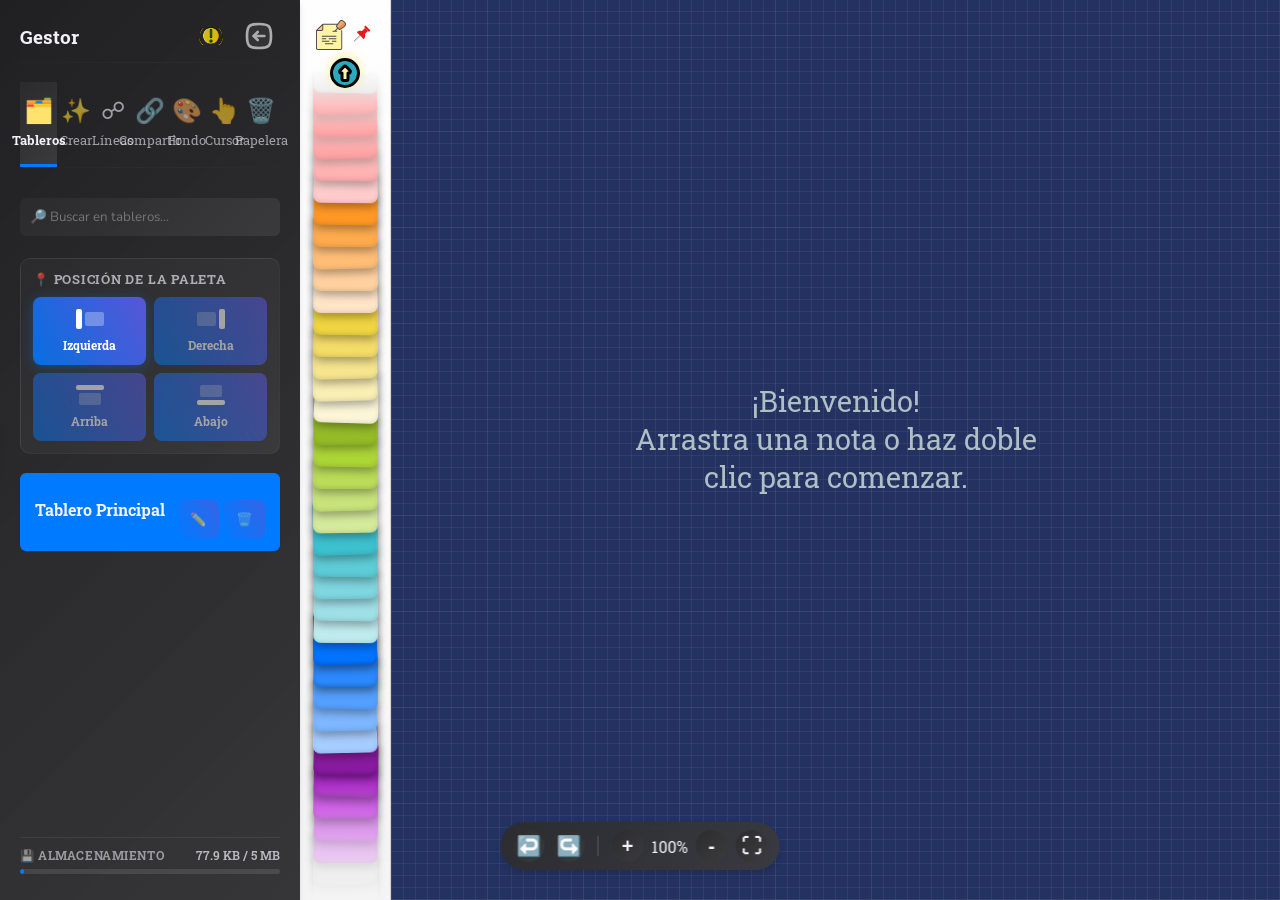
==== commit c80bc08d: "feat: add sticky note component styles, structure, and initialization logic" ====
--- a/index.html
+++ b/index.html
@@ -487,6 +487,15 @@
         <div id="palette-scroll-container" role="list" aria-label="Plantillas de notas disponibles">
             <!-- Las notas de plantilla se generarán aquí con JS -->
         </div>
+        <script>
+            // Carga instantánea desde caché para evitar retraso visual (espacio en blanco)
+            try {
+                var cachedPalette = localStorage.getItem('stickyNotesPaletteCache');
+                if (cachedPalette) {
+                    document.getElementById('palette-scroll-container').innerHTML = cachedPalette;
+                }
+            } catch(e) {}
+        </script>
         <div class="scroll-indicator" aria-hidden="true">
             <img src="svg/abajo.svg" alt="">
         </div>
--- a/css/layout.css
+++ b/css/layout.css
@@ -1,4 +1,4 @@
-﻿/* --- PANEL DE GESTIÃ“N DE TABLEROS --- */
+/* --- PANEL DE GESTIÃ“N DE TABLEROS --- */
 #board-manager {
     /* El ancho ahora se controla por JS, con un valor inicial y lÃ­mites */
     flex-shrink: 0;
@@ -1114,13 +1114,13 @@
     pointer-events: none;
 }
 
-/* Idle: flotan continuamente cuando tienen clase .visible (asignada desde JS) */
+/* Idle: flotan suavemente una vez al aparecer (sin infinite para salvar CPU) */
 .scroll-indicator.visible {
-    animation: float-down 1.8s ease-in-out infinite;
+    animation: float-down 1.8s ease-in-out forwards;
 }
 
 .scroll-indicator-up.visible {
-    animation: float-up 1.8s ease-in-out infinite;
+    animation: float-up 1.8s ease-in-out forwards;
 }
 
 /* Al hacer scroll se dispara la animacion de impacto */
@@ -1227,7 +1227,7 @@
     display: flex;
     align-items: center;
     justify-content: center;
-    animation: pulse-alert 2s infinite cubic-bezier(0.66, 0, 0, 1);
+    /* Animación removida para ahorrar CPU en idle */
 }
 
 .confirmation-modal-content .modal-icon-text {
--- a/css/componentes/notas.css
+++ b/css/componentes/notas.css
@@ -1,4 +1,4 @@
-﻿/* --- NOTAS DE PLANTILLA EN LA PALETA --- */
+/* --- NOTAS DE PLANTILLA EN LA PALETA --- */
 .palette-note {
     width: 65px;
     height: 65px;
@@ -13,6 +13,18 @@
     /* Centrado horizontal */
     border: none;
     transform-origin: center bottom;
+    animation: paletteEntrance 0.6s cubic-bezier(0.34, 1.56, 0.64, 1) backwards;
+}
+
+@keyframes paletteEntrance {
+    0% {
+        opacity: 0;
+        margin-top: 40px;
+    }
+    100% {
+        opacity: 1;
+        margin-top: 0;
+    }
 }
 
 .palette-note::after {
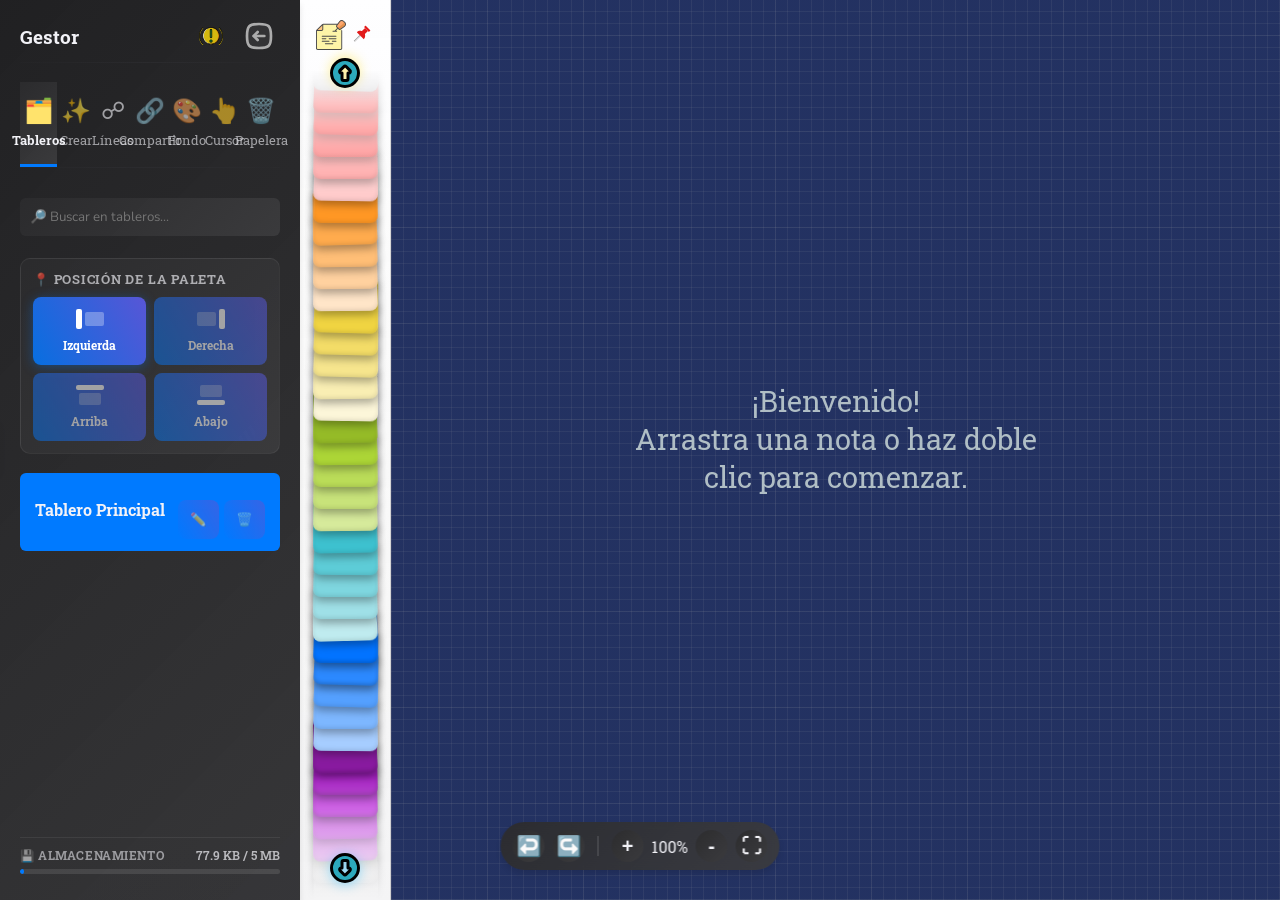
==== commit 7fa07393: "refactor: move palette cache script to improve loading order and layout consistency" ====
--- a/index.html
+++ b/index.html
@@ -487,19 +487,19 @@
         <div id="palette-scroll-container" role="list" aria-label="Plantillas de notas disponibles">
             <!-- Las notas de plantilla se generarán aquí con JS -->
         </div>
-        <script>
-            // Carga instantánea desde caché para evitar retraso visual (espacio en blanco)
-            try {
-                var cachedPalette = localStorage.getItem('stickyNotesPaletteCache');
-                if (cachedPalette) {
-                    document.getElementById('palette-scroll-container').innerHTML = cachedPalette;
-                }
-            } catch(e) {}
-        </script>
         <div class="scroll-indicator" aria-hidden="true">
             <img src="svg/abajo.svg" alt="">
         </div>
     </aside>
+    <script>
+        // Carga instantánea desde caché para evitar retraso visual (espacio en blanco)
+        try {
+            var cachedPalette = localStorage.getItem('stickyNotesPaletteCache');
+            if (cachedPalette) {
+                document.getElementById('palette-scroll-container').innerHTML = cachedPalette;
+            }
+        } catch(e) {}
+    </script>
 
     <main id="board-container" role="main" aria-label="Área principal del tablero de notas">
         <div id="board" role="application" aria-label="Tablero de notas interactivo"
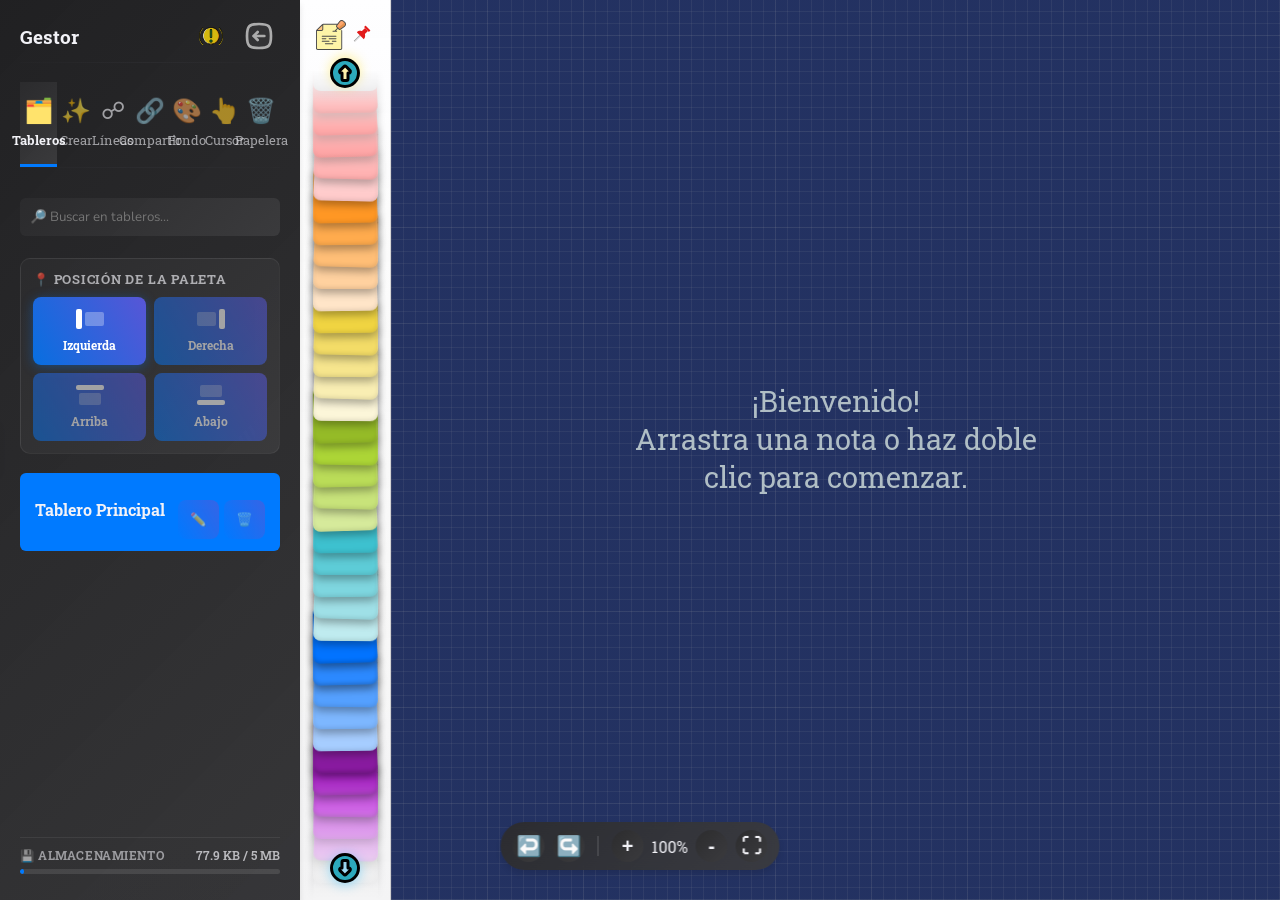
==== commit 9ede387d: "feat: implement board import and export functionality with Magic Image steganography support and pro" ====
--- a/index.html
+++ b/index.html
@@ -390,12 +390,12 @@
                             resaltado.</div>
                     </div>
                     <div class="share-card" id="import-json-btn" role="button" tabindex="0"
-                        aria-label="Importar tablero desde archivo JSON">
+                        aria-label="Importar tablero desde archivo JSON o Imagen Mágica">
                         <div class="share-card-icon" aria-hidden="true">📤</div>
-                        <div class="share-card-name">Importar desde JSON</div>
-                        <div class="share-card-desc">Carga un tablero desde un archivo guardado.</div>
-                        <input type="file" id="import-json-input" accept=".json"
-                            aria-label="Seleccionar archivo JSON para importar" style="display: none;">
+                        <div class="share-card-name">Importar Archivo</div>
+                        <div class="share-card-desc">Carga un tablero desde un archivo .json o una Imagen Mágica (.png).</div>
+                        <input type="file" id="import-json-input" accept=".json, .png"
+                            aria-label="Seleccionar archivo JSON o PNG para importar" style="display: none;">
                     </div>
                 </div>
             </section>
@@ -650,6 +650,17 @@
 
     <div id="toast-container" role="region" aria-live="polite" aria-label="Notificaciones del sistema"></div>
 
+    <!-- Modal de Procesando Enlace -->
+    <div id="processing-overlay" class="processing-overlay hidden" role="dialog" aria-labelledby="processing-title" aria-modal="true">
+        <div class="processing-content">
+            <div class="spinner-container">
+                <div class="hexa-spinner"></div>
+            </div>
+            <h2 id="processing-title">Procesando internamente...</h2>
+            <p>Descifrando y cargando tu tablero</p>
+        </div>
+    </div>
+
     <!-- Input oculto para adjuntar imagen a una nota -->
     <input type="file" id="note-image-input" accept="image/*" aria-label="Seleccionar imagen para nota"
         style="display:none;">
--- a/css/layout.css
+++ b/css/layout.css
@@ -1950,3 +1950,60 @@
 body.no-palette-transition #board-container {
     transition: none !important;
 }
+
+/* Modal de Procesando Enlace */
+.processing-overlay {
+    position: fixed;
+    inset: 0;
+    z-index: 10000;
+    background: linear-gradient(135deg, rgba(15,15,26,0.95) 0%, rgba(26,26,46,0.95) 100%);
+    backdrop-filter: blur(10px);
+    display: flex;
+    align-items: center;
+    justify-content: center;
+    transition: opacity 0.5s ease, visibility 0.5s ease;
+}
+
+.processing-overlay.hidden {
+    opacity: 0;
+    visibility: hidden;
+}
+
+.processing-content {
+    text-align: center;
+    color: var(--text-light, #e0e0f0);
+}
+
+.processing-content h2 {
+    font-size: 1.8rem;
+    font-weight: 700;
+    margin-bottom: 0.5rem;
+    color: var(--color-primary, #7b8aff);
+    letter-spacing: 0.02em;
+}
+
+.processing-content p {
+    font-size: 0.95rem;
+    opacity: 0.7;
+}
+
+/* Spinner Hexagonal */
+.spinner-container {
+    margin: 0 auto 2rem;
+    width: 60px;
+    height: 60px;
+    position: relative;
+}
+
+.hexa-spinner {
+    width: 100%;
+    height: 100%;
+    border: 3px solid rgba(123, 138, 255, 0.2);
+    border-top-color: var(--color-primary, #7b8aff);
+    border-radius: 50%;
+    animation: spin 1s linear infinite;
+}
+
+@keyframes spin {
+    to { transform: rotate(360deg); }
+}
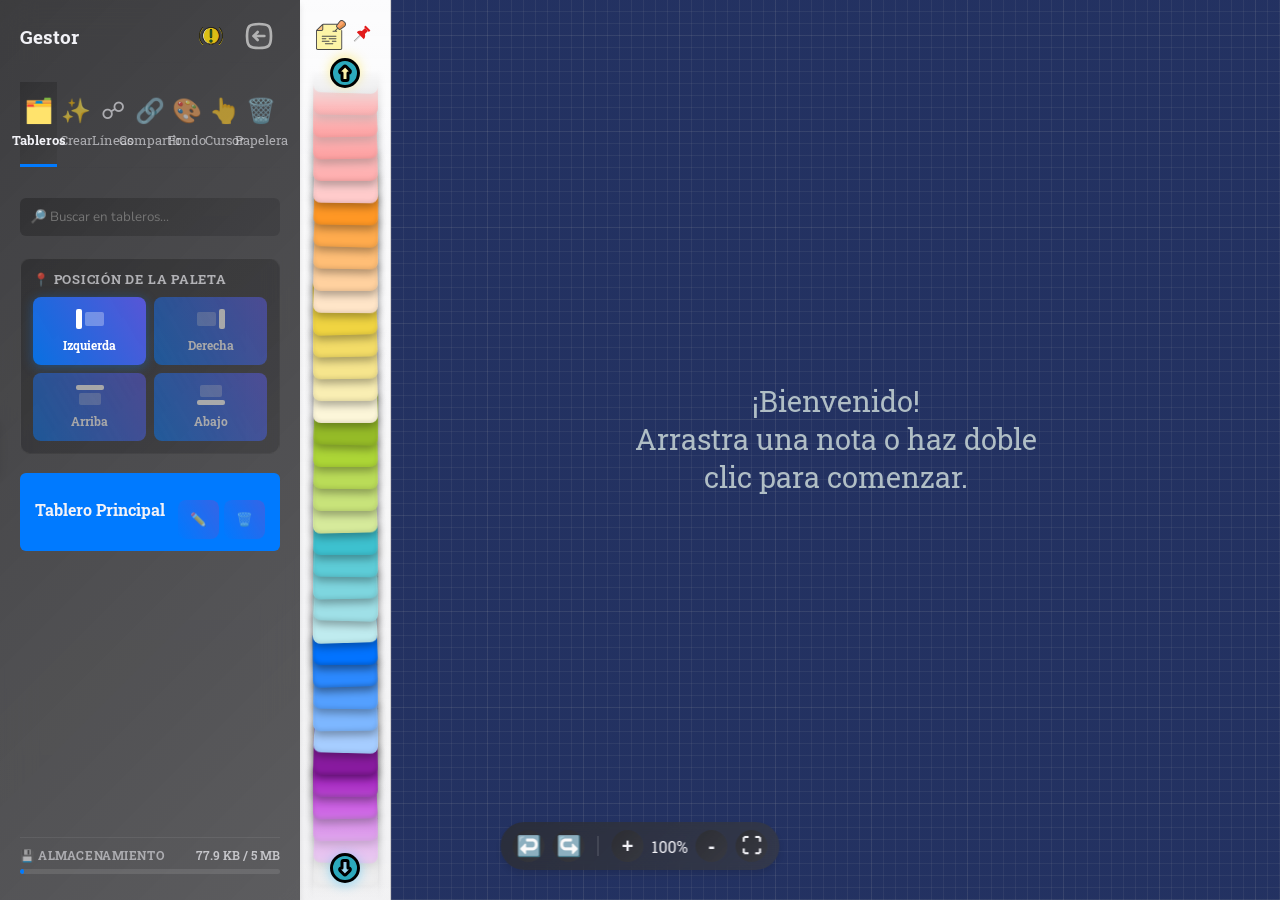
==== commit e5c486d6: "feat: add new assets, cursors, and UI components including background gradient data and structural C" ====
--- a/index.html
+++ b/index.html
@@ -15,7 +15,7 @@
     <meta name="robots" content="index, follow">
     <meta name="theme-color" content="#1a1a2e">
     <link rel="image_src"
-        href="https://github.com/HectorDanielAyarachiFuentes/Sticky-Notes/blob/main/img-metadatos/dulce.png?raw=true">
+        href="https://github.com/HectorDanielAyarachiFuentes/Sticky-Notes/blob/main/assets/img/metadatos/dulce.png?raw=true">
 
     <!-- Metadatos Open Graph para Redes Sociales (Facebook, LinkedIn, etc.) -->
     <meta property="og:title" content="Tablero de Notas Adhesivas Interactivo">
@@ -24,7 +24,7 @@
     <meta property="og:type" content="website">
     <meta property="og:url" content="https://hectordanielayarachifuentes.github.io/Sticky-Notes/">
     <meta property="og:image"
-        content="https://github.com/HectorDanielAyarachiFuentes/Sticky-Notes/blob/main/img-metadatos/dulce.png?raw=true">
+        content="https://github.com/HectorDanielAyarachiFuentes/Sticky-Notes/blob/main/assets/img/metadatos/dulce.png?raw=true">
     <meta property="og:image:alt" content="Mascota Dulce de la aplicación Sticky Notes">
 
     <!-- Metadatos para Twitter Card -->
@@ -33,11 +33,11 @@
     <meta name="twitter:description"
         content="Crea y organiza tus ideas con tableros de notas adhesivas virtuales, personalizables y fáciles de usar.">
     <meta name="twitter:image"
-        content="https://github.com/HectorDanielAyarachiFuentes/Sticky-Notes/blob/main/img-metadatos/dulce.png?raw=true">
+        content="https://github.com/HectorDanielAyarachiFuentes/Sticky-Notes/blob/main/assets/img/metadatos/dulce.png?raw=true">
     <meta name="twitter:image:alt" content="Mascota Dulce de la aplicación Sticky Notes">
 
     <!-- Links -->
-    <link rel="icon" href="svg/favicon-nota.svg" type="image/svg+xml">
+    <link rel="icon" href="assets/img/svg/favicon-nota.svg" type="image/svg+xml">
     <link rel="stylesheet" href="css/variables.css">
     <link rel="stylesheet" href="css/layout.css">
     <link rel="stylesheet" href="css/componentes/tablero.css">
@@ -75,10 +75,10 @@
         <h3>
             Gestor
             <button id="about-btn" aria-label="Abrir información sobre el desarrollador">
-                <img src="svg/sobremi.svg" alt="">
+                <img src="assets/img/svg/sobremi.svg" alt="">
             </button>
             <span id="sidebar-collapse-btn" role="button" tabindex="0" aria-label="Ocultar panel lateral"><img
-                    src="svg/izquierda.svg" alt=""></span>
+                    src="assets/img/svg/izquierda.svg" alt=""></span>
         </h3>
 
         <nav class="tab-nav" role="tablist" aria-label="Navegación del panel de control">
@@ -466,29 +466,29 @@
             tabindex="0"></div>
     </aside>
 
-    <button id="sidebar-expander" aria-label="Mostrar panel lateral" aria-expanded="false"><img src="svg/derecha.svg"
+    <button id="sidebar-expander" aria-label="Mostrar panel lateral" aria-expanded="false"><img src="assets/img/svg/derecha.svg"
             alt=""></button>
 
     <button id="palette-expander" aria-label="Mostrar paleta de notas" aria-expanded="false"><img
-            src="svg/izquierda.svg" alt=""></button>
+            src="assets/img/svg/izquierda.svg" alt=""></button>
 
     <aside id="note-palette" role="complementary" aria-label="Paleta de plantillas de notas">
         <div class="palette-header">
             <div class="palette-title-container">
-                <img src="svg/crear-nota.svg" alt="Crear Nota" class="palette-create-icon">
+                <img src="assets/img/svg/crear-nota.svg" alt="Crear Nota" class="palette-create-icon">
             </div>
             <button id="pin-palette-btn" aria-label="Fijar o desfijar paleta" aria-pressed="false">
-                <img src="svg/pin.svg" alt="" class="pin-icon">
+                <img src="assets/img/svg/pin.svg" alt="" class="pin-icon">
             </button>
         </div>
         <div class="scroll-indicator-up" aria-hidden="true">
-            <img src="svg/arriba.svg" alt="">
+            <img src="assets/img/svg/arriba.svg" alt="">
         </div>
         <div id="palette-scroll-container" role="list" aria-label="Plantillas de notas disponibles">
             <!-- Las notas de plantilla se generarán aquí con JS -->
         </div>
         <div class="scroll-indicator" aria-hidden="true">
-            <img src="svg/abajo.svg" alt="">
+            <img src="assets/img/svg/abajo.svg" alt="">
         </div>
     </aside>
     <script>
@@ -519,7 +519,7 @@
 
     <div id="trash-can" role="button" tabindex="0" aria-label="Papelera, arrastra aquí para eliminar notas"
         aria-dropeffect="move">
-        <img src="svg/trash-full-svgrepo-com.svg" alt="">
+        <img src="assets/img/svg/trash-full-svgrepo-com.svg" alt="">
     </div>
 
     <!-- Menú Contextual Personalizado -->
@@ -615,13 +615,13 @@
     <!-- Modal "Sobre Mí" -->
     <div id="about-modal" class="modal-overlay hidden" role="dialog" aria-labelledby="modal-title" aria-modal="true">
         <div class="modal-content">
-            <audio id="about-modal-audio" src="musica/dulcehermosa.mp3" loop
+            <audio id="about-modal-audio" src="assets/audio/dulcehermosa.mp3" loop
                 aria-label="Música de fondo del modal"></audio>
             <button class="modal-close-btn" aria-label="Cerrar ventana modal">&times;</button>
             <div class="modal-header">
                 <div class="about-image-container">
                     <canvas id="audio-visualizer" aria-hidden="true"></canvas>
-                    <img src="img-about\Dulce.gif" alt="Mascota de la aplicación" class="about-modal-img">
+                    <img src="assets/img/about\Dulce.gif" alt="Mascota de la aplicación" class="about-modal-img">
                 </div>
                 <h2 class="modal-title" id="modal-title">Héctor Daniel Ayarachi Fuentes</h2>
                 <p class="modal-subtitle">Desarrollador Front-End</p>
@@ -632,9 +632,9 @@
                 <div class="skills-container">
                     <h3>Tecnologías Utilizadas</h3>
                     <div class="skills-list" role="list" aria-label="Lista de tecnologías utilizadas">
-                        <div class="skill-item" role="listitem"><img src="svg/html5.svg" alt=""><span>HTML5</span></div>
-                        <div class="skill-item" role="listitem"><img src="svg/css3.svg" alt=""><span>CSS3</span></div>
-                        <div class="skill-item" role="listitem"><img src="svg/js.svg" alt=""><span>JavaScript</span>
+                        <div class="skill-item" role="listitem"><img src="assets/img/svg/html5.svg" alt=""><span>HTML5</span></div>
+                        <div class="skill-item" role="listitem"><img src="assets/img/svg/css3.svg" alt=""><span>CSS3</span></div>
+                        <div class="skill-item" role="listitem"><img src="assets/img/svg/js.svg" alt=""><span>JavaScript</span>
                         </div>
                     </div>
                 </div>
--- a/css/variables.css
+++ b/css/variables.css
@@ -1,4 +1,4 @@
-﻿/* --- VARIABLES Y ESTILOS GLOBALES --- */
+/* --- VARIABLES Y ESTILOS GLOBALES --- */
 /* Paleta de colores profesional y moderna */
 :root {
     /* Colores base */
@@ -14,11 +14,11 @@
     /* Fondos y superficies */
     --bg-light: linear-gradient(180deg, rgba(242, 242, 247, 0.9) 0%, rgba(232, 232, 237, 0.8) 100%);
     /* Fondo principal claro y neutro con gradiente y transparencia */
-    --bg-dark: linear-gradient(135deg, rgba(28, 28, 30, 0.98) 0%, rgba(44, 44, 46, 0.95) 100%);
+    --bg-dark: linear-gradient(135deg, rgba(28, 28, 30, 0.85) 0%, rgba(44, 44, 46, 0.75) 100%);
     /* Fondo oscuro para sidebars o modos noche con gradiente y transparencia */
-    --surface-light: linear-gradient(180deg, rgba(255, 255, 255, 0.95) 0%, rgba(245, 245, 245, 0.9) 100%);
+    --surface-light: linear-gradient(180deg, rgba(255, 255, 255, 0.75) 0%, rgba(245, 245, 245, 0.6) 100%);
     /* Superficie de elementos como modales o tarjetas con gradiente y transparencia */
-    --surface-dark: linear-gradient(135deg, rgba(44, 44, 46, 0.95) 0%, rgba(60, 60, 62, 0.9) 100%);
+    --surface-dark: linear-gradient(135deg, rgba(44, 44, 46, 0.75) 0%, rgba(60, 60, 62, 0.6) 100%);
     /* Superficie oscura con gradiente y transparencia */
 
     /* Texto y bordes */
@@ -57,12 +57,12 @@
 /* La URL del cursor se define con una variable CSS (--cursor-default) que se puede cambiar con JS */
 body,
 #board-container {
-    cursor: var(--cursor-default, url('../cursors/cursor.svg') 10 2, auto) !important;
+    cursor: var(--cursor-default, url('../assets/cursors/cursor.svg') 10 2, auto) !important;
 }
 
 /* Cursor por defecto para las notas, para que no herede el de agarre al mover */
 .stickynote {
-    cursor: var(--cursor-default, url('../cursors/cursor.svg') 10 2, auto);
+    cursor: var(--cursor-default, url('../assets/cursors/cursor.svg') 10 2, auto);
 }
 
 /* Cursor de mano para elementos clickeables */
@@ -82,7 +82,7 @@
 .stickynote-tab,
 .background-preview,
 #board-manager li {
-    cursor: var(--cursor-pointer, url('../cursors/hand.svg') 8 2, pointer) !important;
+    cursor: var(--cursor-pointer, url('../assets/cursors/hand.svg') 8 2, pointer) !important;
 }
 
 /* Cursor de agarre para elementos que se estÃ¡n arrastrando o agarrando */
@@ -91,14 +91,14 @@
 .palette-note:active,
 body.panning,
 body.panning * {
-    cursor: var(--cursor-grabbing, url('../cursors/grabing.svg') 16 16, grabbing) !important;
+    cursor: var(--cursor-grabbing, url('../assets/cursors/grabing.svg') 16 16, grabbing) !important;
 }
 
 /* Cursor de mano abierta (grab) para el fondo del tablero cuando se puede mover */
 .pannable {
     /* Usamos el cursor de mano, pero con el valor 'grab' para indicar que se puede agarrar */
     /* No usamos !important para que la clase .panning pueda sobreescribirlo */
-    cursor: var(--cursor-pointer, url('../cursors/hand.svg') 8 2, grab);
+    cursor: var(--cursor-pointer, url('../assets/cursors/hand.svg') 8 2, grab);
 }
 
 /* Cursor de texto para Ã¡reas de escritura */
@@ -106,6 +106,6 @@
 .stickynote-text,
 #board-manager #search-input,
 #share-link-output {
-    cursor: var(--cursor-text, url('../cursors/cursor-text.svg') 8 8, text) !important;
+    cursor: var(--cursor-text, url('../assets/cursors/cursor-text.svg') 8 8, text) !important;
 }
 
--- a/css/layout.css
+++ b/css/layout.css
@@ -1,9 +1,11 @@
 /* --- PANEL DE GESTIÃ“N DE TABLEROS --- */
 #board-manager {
-    /* El ancho ahora se controla por JS, con un valor inicial y lÃ­mites */
+    /* El ancho ahora se controla por JS, con un valor inicial y límites */
     flex-shrink: 0;
     /* Evita que se encoja */
     background: var(--bg-dark);
+    backdrop-filter: blur(16px);
+    -webkit-backdrop-filter: blur(16px);
     /* Usamos el gradiente definido en root */
     color: var(--text-light);
     padding: 20px;
@@ -388,7 +390,7 @@
     top: 0;
     width: 5px;
     height: 100%;
-    cursor: var(--cursor-ew_resize, url('../cursors/cursor-ew-resize.svg') 16 16, ew-resize) !important;
+    cursor: var(--cursor-ew_resize, url('../assets/cursors/cursor-ew-resize.svg') 16 16, ew-resize) !important;
     z-index: 201;
     /* Por encima del contenido del panel */
     background-color: transparent;
@@ -403,7 +405,7 @@
 /* Cuando se estÃ¡ redimensionando, aplicamos el cursor a todo el body */
 body.sidebar-resizing,
 body.sidebar-resizing * {
-    cursor: var(--cursor-ew_resize, url('../cursors/cursor-ew-resize.svg') 16 16, ew-resize) !important;
+    cursor: var(--cursor-ew_resize, url('../assets/cursors/cursor-ew-resize.svg') 16 16, ew-resize) !important;
 }
 
 /* Cuando se estÃ¡ redimensionando una NOTA, forzamos el cursor de redimensionar en todo el body */
@@ -1166,6 +1168,9 @@
 .modal-content {
     background: var(--surface-light);
     /* Usamos el gradiente */
+    backdrop-filter: blur(16px);
+    -webkit-backdrop-filter: blur(16px);
+    border: 1px solid rgba(255, 255, 255, 0.15);
     padding: 30px 40px;
     border-radius: 12px;
     box-shadow: var(--shadow-lg);
@@ -1821,51 +1826,50 @@
     body.palette-top #note-palette,
     body.palette-bottom #note-palette {
         position: fixed !important;
-        left: 0 !important;
-        right: 0 !important;
-        width: 100% !important;
-        height: 58px !important;
-        min-height: 58px !important;
-        max-height: 58px !important;
+        left: 50% !important;
+        transform: translateX(-50%) !important;
+        right: auto !important;
+        width: max-content !important;
+        max-width: 95vw !important;
+        height: 62px !important;
+        min-height: 62px !important;
+        max-height: 62px !important;
         margin: 0 !important;       /* Anula inline margin del collapse JS */
         top: auto !important;
         bottom: auto !important;
         flex-direction: row !important;
         align-items: stretch !important;
-        padding: 0 !important;
+        padding: 0 10px !important;
         gap: 0 !important;
         overflow: hidden !important;
-        /* Cristal Aero: muy transparente, el tablero se ve a travÃ©s */
+        border-radius: 40px !important;
+        /* Cristal Aero Premium */
         background: linear-gradient(
             180deg,
-            rgba(255, 255, 255, 0.055) 0%,
-            rgba(180, 210, 255, 0.025) 50%,
-            rgba(255, 255, 255, 0.015) 100%
+            rgba(255, 255, 255, 0.08) 0%,
+            rgba(255, 255, 255, 0.03) 50%,
+            rgba(255, 255, 255, 0.01) 100%
         ) !important;
-        -webkit-backdrop-filter: blur(14px) saturate(1.6) brightness(1.08) !important;
-        backdrop-filter: blur(14px) saturate(1.6) brightness(1.08) !important;
-        border-right: none !important;
-        border-left: none !important;
+        -webkit-backdrop-filter: blur(18px) saturate(1.8) brightness(1.1) !important;
+        backdrop-filter: blur(18px) saturate(1.8) brightness(1.1) !important;
+        border: 1px solid rgba(255, 255, 255, 0.2) !important;
         /* Fade-in: espera 0.15s para que el JS cargue las notas antes de mostrar la barra */
-        animation: aero-palette-in 0.3s ease 0.15s both !important;
+        animation: aero-palette-in 0.3s cubic-bezier(0.175, 0.885, 0.32, 1.275) 0.15s both !important;
         z-index: 149;
     }
 
     body.palette-top #note-palette {
-        top: 0 !important;
-        border-bottom: 1px solid rgba(255, 255, 255, 0.22) !important;
+        top: 15px !important;
         box-shadow:
-            0 2px 16px rgba(0,0,0,0.25),
-            inset 0 1px 0 rgba(255,255,255,0.18);
+            0 10px 30px rgba(0,0,0,0.3),
+            inset 0 1px 1px rgba(255,255,255,0.25);
     }
 
     body.palette-bottom #note-palette {
-        bottom: 0 !important;
-        border-top: 1px solid rgba(255, 255, 255, 0.30) !important;
+        bottom: 15px !important;
         box-shadow:
-            0 -2px 20px rgba(0,0,0,0.35),
-            inset 0 1px 0 rgba(255,255,255,0.22),
-            inset 0 -1px 0 rgba(0,0,0,0.10);
+            0 -10px 30px rgba(0,0,0,0.3),
+            inset 0 1px 1px rgba(255,255,255,0.25);
     }
 
     /* Ocultar header y controles de scroll vertical */
@@ -1894,8 +1898,8 @@
         gap: 0 !important;            /* Sin gap: el overlap lo manejan los margins */
         align-items: center !important;
         justify-content: center !important;  /* Centra notas en la barra */
-        -webkit-mask-image: linear-gradient(to right, transparent 0%, black 3%, black 97%, transparent 100%) !important;
-        mask-image: linear-gradient(to right, transparent 0%, black 3%, black 97%, transparent 100%) !important;
+        -webkit-mask-image: linear-gradient(to right, transparent 0%, black 5%, black 95%, transparent 100%) !important;
+        mask-image: linear-gradient(to right, transparent 0%, black 5%, black 95%, transparent 100%) !important;
         scroll-behavior: auto !important;
     }
 
@@ -1936,10 +1940,10 @@
 
     /* Zoom controls en modo abajo: subirlos por encima de la paleta */
     body.palette-bottom #zoom-controls {
-        bottom: 68px;
+        bottom: 95px; /* 15px (margin) + 62px (height) + 18px (gap) */
     }
     body.palette-bottom #trash-can {
-        bottom: 126px;
+        bottom: 155px; /* Subirlo acorde al zoom-controls */
     }
 
 } /* fin @media (min-width: 769px) */
--- a/css/componentes/notas.css
+++ b/css/componentes/notas.css
@@ -4,7 +4,7 @@
     height: 65px;
     border-radius: 8px; /* Bordes suaves */
     box-shadow: 0 5px 8px rgba(0,0,0,0.3), inset 0 2px 2px rgba(255,255,255,0.4), inset 0 -2px 4px rgba(0,0,0,0.1); /* Efecto 3D grueso */
-    cursor: url('../../cursors/cursor.svg') 10 2, grab;
+    cursor: url('../../assets/cursors/cursor.svg') 10 2, grab;
     transition: transform 0.3s cubic-bezier(0.25, 1, 0.5, 1), box-shadow 0.3s ease;
     position: absolute;
     /* Posicionadas absolutamente dentro del contenedor de scroll */
@@ -90,7 +90,7 @@
 }
 
 .stickynote.locked {
-    cursor: url('../../cursors/cursor.svg') 10 2, default;
+    cursor: url('../../assets/cursors/cursor.svg') 10 2, default;
 }
 
 .stickynote.locked .resizer,
@@ -589,7 +589,7 @@
     pointer-events: none;
     /* Para que no interfiera con los clics */
     user-select: none;
-    cursor: url('../../cursors/cursor.svg') 10 2, default;
+    cursor: url('../../assets/cursors/cursor.svg') 10 2, default;
     /* Evita que se muestre el cursor de "grab" */
 }
 
@@ -611,13 +611,16 @@
 
 /* --- MENÃš CONTEXTUAL --- */
 #context-menu,
-#tab-context-menu {
+#tab-context-menu,
+#line-context-menu {
     position: fixed;
     z-index: 2000;
     background: var(--surface-light);
+    backdrop-filter: blur(16px);
+    -webkit-backdrop-filter: blur(16px);
     /* Usamos el gradiente */
     border-radius: 12px;
-    /* Aumentamos el redondeo para un look mÃ¡s suave */
+    /* Aumentamos el redondeo para un look más suave */
     box-shadow: var(--shadow-lg);
     padding: 8px 0;
     min-width: 170px;
@@ -901,8 +904,10 @@
 #color-picker-popover {
     position: fixed;
     z-index: 2001;
-    /* Encima del menÃº contextual */
+    /* Encima del menú contextual */
     background: var(--surface-light);
+    backdrop-filter: blur(16px);
+    -webkit-backdrop-filter: blur(16px);
     /* Usamos el gradiente */
     border-radius: 12px;
     box-shadow: var(--shadow-lg);
